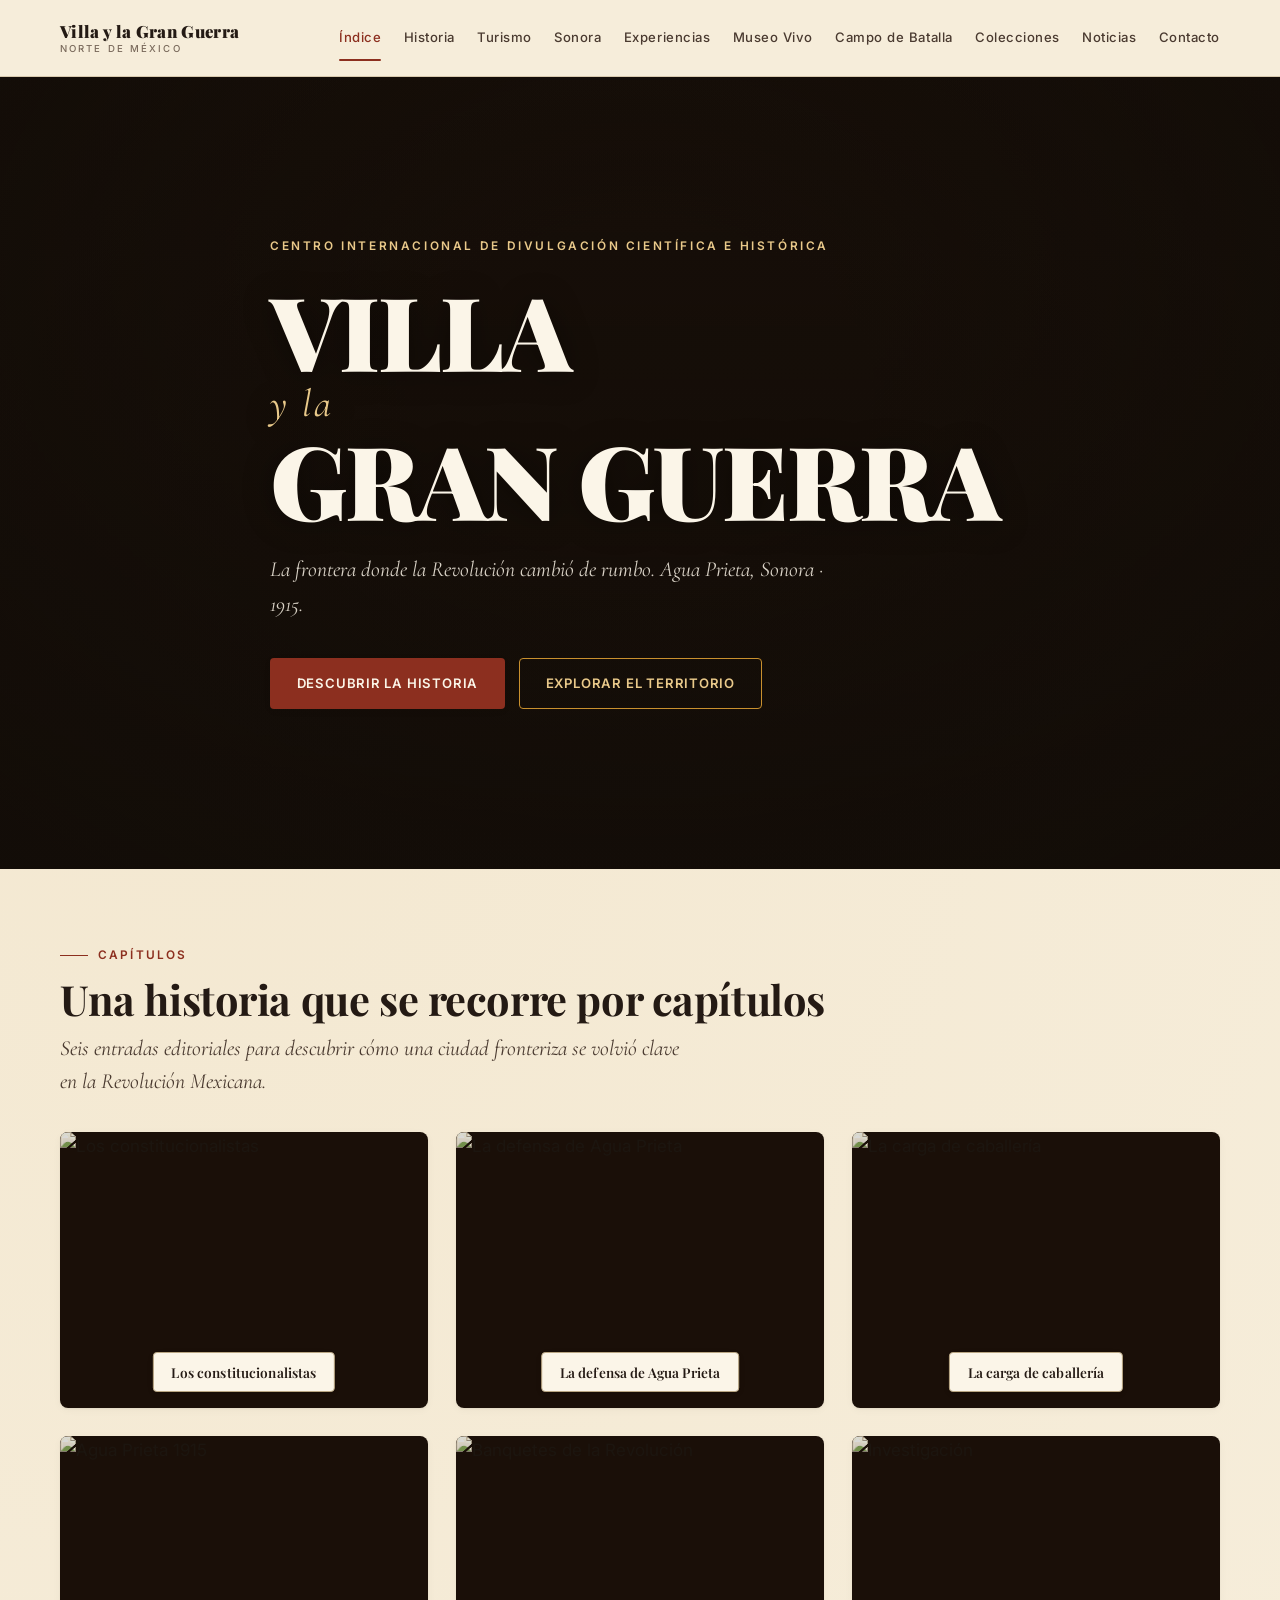
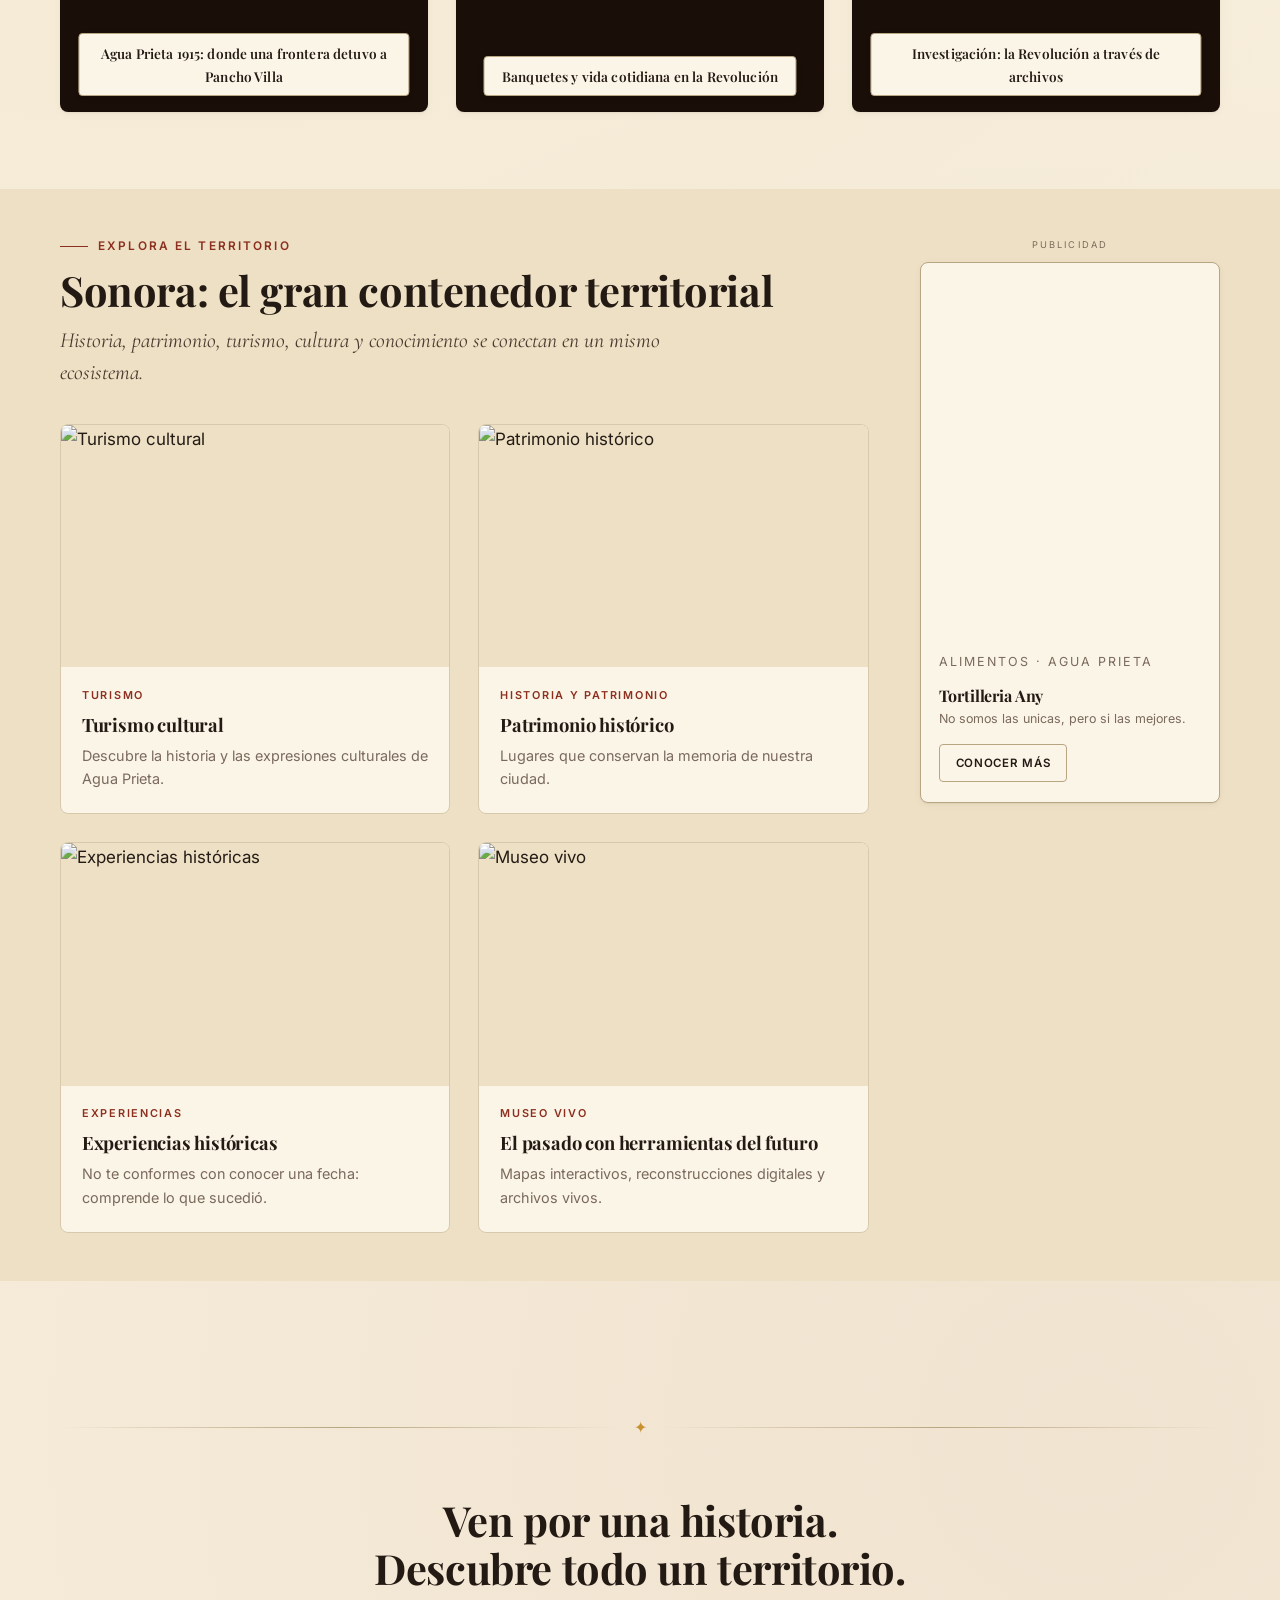
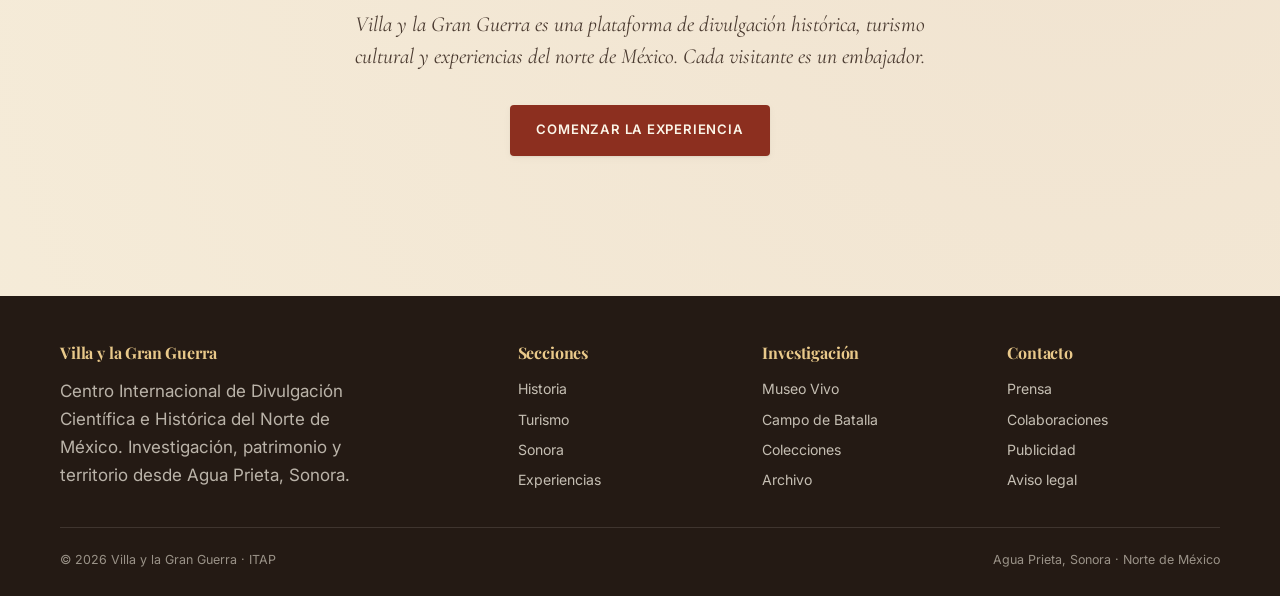
==== index.html @ 7e6524bb "pestana de colecciones y noticias" ====
<!DOCTYPE html>
<html lang="es">
<head>
  <meta charset="UTF-8" />
  <meta name="viewport" content="width=device-width, initial-scale=1.0" />
  <title>Villa y la Gran Guerra — Centro Internacional de Divulgación Científica e Histórica del Norte de México</title>
  <meta name="description" content="Plataforma digital de divulgación histórica, turismo cultural y experiencias en torno a Agua Prieta 1915 y el patrimonio del norte de México." />
  <link rel="preconnect" href="https://fonts.googleapis.com" /><!-- Este de aqui es para-->
  <link rel="preconnect" href="https://fonts.gstatic.com" crossorigin /> <!-- Este de aqui es para-->
  <link href="https://fonts.googleapis.com/css2?family=Playfair+Display:ital,wght@0,400;0,600;0,700;0,900;1,400;1,600&family=Inter:wght@400;500;600&family=Cormorant+Garamond:ital,wght@0,400;0,500;1,400&display=swap" rel="stylesheet" />
  <link rel="stylesheet" href="styles.css" />
</head>
<body>

  <!-- ============ Cabecera / Header (Nav Menu) ============ -->
  <header class="site-header">
    <div class="container site-header__inner">
      <a href="index.html" class="brand" aria-label="Villa y la Gran Guerra — Inicio">
        <!-- <span class="brand__mark" aria-hidden="true">V</span>  esto es para poner nomas la letra V en un cuadrito como de  -->
        <span class="brand__name">
          Villa y la Gran Guerra
          <small>Norte de México</small>
        </span>
      </a>
      <nav class="nav" aria-label="Navegación principal">
        <a href="index.html" aria-current="page">Índice</a>
        <a href="historia.html">Historia</a>
        <a href="turismo.html">Turismo</a>
        <a href="sonora.html">Sonora</a>
        <a href="experiencias.html">Experiencias</a>
        <a href="#">Museo Vivo</a>
        <a href="#">Campo de Batalla</a>
        <a href="colecciones.html">Colecciones</a>
        <a href="noticias.html">Noticias</a>
        <a href="contacto.html">Contacto</a>
      </nav>
      <button class="menu-toggle" aria-expanded="false" aria-label="Abrir menú">
        <span></span><span></span><span></span>
      </button>
    </div>
  </header>

  <!-- ============ Portada / Aquí se pone a Pancho Villa (Agregar foto)============ -->
  <section class="hero">
    <div class="hero__bg" aria-hidden="true"></div>
    <div class="container hero__content">
      <p class="hero__eyebrow">Centro Internacional de Divulgación Científica e Histórica</p>
      <h1 class="hero__title">
        VILLA
        <em>y la</em>
        GRAN GUERRA
      </h1>
      <p class="hero__lead">
        La frontera donde la Revolución cambió de rumbo.
        Agua Prieta, Sonora · 1915.
      </p>
      <div class="hero__actions">
        <a href="historia.html" class="btn btn--primary">Descubrir la historia</a>
        <a href="turismo.html" class="btn btn--outline">Explorar el territorio</a>
      </div>
    </div>
  </section>

  <!-- ============ CAPÍTULOS DESTACADOS (Un ejemplo más o menos visual viene al final de la guia) ============ -->
  <section class="section">
    <div class="container">
      <div class="section-head">
        <span class="eyebrow">Capítulos</span>
        <h2>Una historia que se recorre por capítulos</h2>
        <p class="lead">Seis entradas editoriales para descubrir cómo una ciudad fronteriza se volvió clave en la Revolución Mexicana.</p>
      </div>

      <div class="chapters">
        <a href="historia.html" class="chapter reveal">
          <div class="chapter__media"><img src="" alt="Los constitucionalistas" loading="lazy" /></div>
          <span class="chapter__label">Los constitucionalistas</span>
        </a>
        <a href="historia.html" class="chapter reveal">
          <div class="chapter__media"><img src="" alt="La defensa de Agua Prieta" loading="lazy" /></div>
          <span class="chapter__label">La defensa de Agua Prieta</span>
        </a>
        <a href="historia.html" class="chapter reveal">
          <div class="chapter__media"><img src="" alt="La carga de caballería" loading="lazy" /></div>
          <span class="chapter__label">La carga de caballería</span>
        </a>
        <a href="historia.html" class="chapter reveal">
          <div class="chapter__media"><img src="" alt="Agua Prieta 1915" loading="lazy" /></div>
          <span class="chapter__label">Agua Prieta 1915: donde una frontera detuvo a Pancho Villa</span>
        </a>
        <a href="#" class="chapter reveal">
          <div class="chapter__media"><img src="" alt="Banquetes de la Revolución" loading="lazy" /></div>
          <span class="chapter__label">Banquetes y vida cotidiana en la Revolución</span>
        </a>
        <a href="#" class="chapter reveal">
          <div class="chapter__media"><img src="" alt="Investigación" loading="lazy" /></div>
          <span class="chapter__label">Investigación: la Revolución a través de archivos</span>
        </a>
      </div>
    </div>
  </section>

  <!-- ============ Explora Sonora  (Aquí se llevara lo que son los anuncios de forma lateral) ============ -->
  <section class="section section--tight" style="background: var(--c-bg-alt);">
    <div class="container">
      <div class="layout-with-sidebar">
        <div>
          <div class="section-head">
            <span class="eyebrow">Explora el territorio</span>
            <h2>Sonora: el gran contenedor territorial</h2>
            <p class="lead">Historia, patrimonio, turismo, cultura y conocimiento se conectan en un mismo ecosistema.</p>
          </div>

          <div class="chapters" style="grid-template-columns: repeat(2, 1fr);">
            <a href="turismo.html" class="card reveal">
              <div class="card__media"><img src="" alt="Turismo cultural" loading="lazy" /></div>
              <div class="card__body">
                <p class="card__kicker">Turismo</p>
                <h3 class="card__title">Turismo cultural</h3>
                <p class="card__text">Descubre la historia y las expresiones culturales de Agua Prieta.</p>
              </div>
            </a>
            <a href="turismo.html" class="card reveal">
              <div class="card__media"><img src="" alt="Patrimonio histórico" loading="lazy" /></div>
              <div class="card__body">
                <p class="card__kicker">Historia y patrimonio</p>
                <h3 class="card__title">Patrimonio histórico</h3>
                <p class="card__text">Lugares que conservan la memoria de nuestra ciudad.</p>
              </div>
            </a>
            <a href="experiencias.html" class="card reveal">
              <div class="card__media"><img src="" alt="Experiencias históricas" loading="lazy" /></div>
              <div class="card__body">
                <p class="card__kicker">Experiencias</p>
                <h3 class="card__title">Experiencias históricas</h3>
                <p class="card__text">No te conformes con conocer una fecha: comprende lo que sucedió.</p>
              </div>
            </a>
            <a href="#" class="card reveal">
              <div class="card__media"><img src="" alt="Museo vivo" loading="lazy" /></div>
              <div class="card__body">
                <p class="card__kicker">Museo Vivo</p>
                <h3 class="card__title">El pasado con herramientas del futuro</h3>
                <p class="card__text">Mapas interactivos, reconstrucciones digitales y archivos vivos.</p>
              </div>
            </a>
          </div>
        </div>

        <!-- SIDEBAR PUBLICIDAD STICKY (desktop) -->
        <aside class="sidebar-ad" aria-label="Publicidad">
          <span class="ad-label">Publicidad</span>
          <a href="#" class="ad-card" data-ad="cordental">
            <div class="ad-card__media" role="img" aria-label="CORDENTAL, turismo médico en Agua Prieta"></div>
            <div class="ad-card__body">
              <p class="ad-card__sponsor">Alimentos · Agua Prieta</p>
              <h4>Tortilleria Any</h4>
              <p>No somos las unicas, pero si las mejores.</p>
              <span class="btn btn--ghost btn--sm">Conocer más</span>
            </div>
          </a>
        </aside>
      </div>
    </div>
  </section>

  <!-- ============ Sección / Cita Final ============ -->
  <section class="section">
    <div class="container text-center">
      <div class="ornament" aria-hidden="true">✦</div>
      <h2>Ven por una historia.<br/>Descubre todo un territorio.</h2>
      <p class="lead" style="max-width: 620px; margin: 1rem auto 2rem;">
        Villa y la Gran Guerra es una plataforma de divulgación histórica, turismo cultural
        y experiencias del norte de México. Cada visitante es un embajador.
      </p>
      <a href="turismo.html" class="btn btn--primary">Comenzar la experiencia</a>
    </div>
  </section>

  <!-- ============ FOOTER ============ -->
  <footer class="site-footer">
    <div class="container">
      <div class="footer-grid">
        <div>
          <h4>Villa y la Gran Guerra</h4>
          <p style="color: rgba(251,245,232,.7); max-width: 320px;">
            Centro Internacional de Divulgación Científica e Histórica del Norte de México.
            Investigación, patrimonio y territorio desde Agua Prieta, Sonora.
          </p>
        </div>
        <div>
          <h4>Secciones</h4>
          <ul>
            <li><a href="historia.html">Historia</a></li>
            <li><a href="turismo.html">Turismo</a></li>
            <li><a href="sonora.html">Sonora</a></li>
            <li><a href="experiencias.html">Experiencias</a></li>
          </ul>
        </div>
        <div>
          <h4>Investigación</h4>
          <ul>
            <li><a href="#">Museo Vivo</a></li>
            <li><a href="#">Campo de Batalla</a></li>
            <li><a href="colecciones.html">Colecciones</a></li>
            <li><a href="#">Archivo</a></li>
          </ul>
        </div>
        <div>
          <h4>Contacto</h4>
          <ul>
            <li><a href="contacto.html">Prensa</a></li>
            <li><a href="contacto.html">Colaboraciones</a></li>
            <li><a href="contacto.html">Publicidad</a></li>
            <li><a href="#">Aviso legal</a></li>
          </ul>
        </div>
      </div>
      <div class="footer-bottom">
        <span>© <span data-year>2026</span> Villa y la Gran Guerra · ITAP</span>
        <span>Agua Prieta, Sonora · Norte de México</span>
      </div>
    </div>
  </footer>

  <script src="script.js"></script>
</body>
</html>
---- styles.css ----
/* =====================================================================
   VILLA Y LA GRAN GUERRA —  Diseño del sistema
   Un solo archivo CSS para todo el proyecto.
   Organización:
   01. Variables  ----        06. Header/Nav   -----     11. Sección Historia
   02. Reset   ---    07. Hero / Portada   ------   12. Sección Turismo
   03. Tipografía  ----  08. Botones     ------   13. Footer
   04. Layout    ----    09. Cards      --------      14. Utilidades
   05. Header   -------   10. Artículo   -----      15. Responsive
   ===================================================================== */

/* ---------- 01. VARIABLES ---------- */
:root {
  /* Paleta vintage revolucionaria  - Sujeta a cambios pero creo que se logra definir más o menos lo que busca Eli*/
  --c-bg:          #f6edda;
  --c-bg-alt:      #ede0c4;
  --c-paper:       #fbf5e8;
  --c-ink:         #241a14;
  --c-ink-soft:    #4a3a30;
  --c-ink-mute:    #7a6a5c;
  --c-primary:     #8c2f1f;
  --c-primary-d:   #6b2115;
  --c-accent:      #c9902e;
  --c-accent-l:    #e9c98a;
  --c-terracotta:  #b85c38;
  --c-border:      #d8c9ad;
  --c-border-d:    #b8a582;
  --c-white:       #ffffff;

  /* Tipografía */
  --f-display: 'Playfair Display', Georgia, 'Times New Roman', serif;
  --f-body:    'Inter', -apple-system, BlinkMacSystemFont, 'Segoe UI', sans-serif;
  --f-accent:  'Cormorant Garamond', Georgia, serif;

  /* Dimensiones */
  --w-max:      1240px;
  --header-h:   76px;
  --radius-sm:  4px;
  --radius-md:  8px;
  --radius-lg:  14px;

  /* Sombras */
  --sh-sm: 0 1px 2px rgba(36,26,20,.06), 0 2px 8px rgba(36,26,20,.04);
  --sh-md: 0 4px 12px rgba(36,26,20,.08), 0 12px 32px rgba(36,26,20,.06);
  --sh-lg: 0 12px 32px rgba(36,26,20,.14);

  /* Transiciones */
  --t-fast: .18s ease;
  --t-base: .3s ease;
}

/* ---------- 02. RESET ---------- */
*, *::before, *::after { box-sizing: border-box; }
* { margin: 0; padding: 0; }
html { scroll-behavior: smooth; -webkit-text-size-adjust: 100%; }
body {
  font-family: var(--f-body);
  font-size: 17px;
  line-height: 1.65;
  color: var(--c-ink);
  background-color: var(--c-bg);
  background-image:
    radial-gradient(circle at 15% 20%, rgba(201,144,46,.05) 0%, transparent 45%),
    radial-gradient(circle at 85% 80%, rgba(140,47,31,.05) 0%, transparent 45%);
  min-height: 100vh;
  -webkit-font-smoothing: antialiased;
}
img, svg, video { display: block; max-width: 100%; height: auto; }
a { color: inherit; text-decoration: none; }
button { font: inherit; color: inherit; background: none; border: none; cursor: pointer; }
ul, ol { list-style: none; }

/* ---------- 03. TIPOGRAFÍA ---------- */
h1, h2, h3, h4, h5 {
  font-family: var(--f-display);
  font-weight: 700;
  line-height: 1.15;
  color: var(--c-ink);
  letter-spacing: -.01em;
}
h1 { font-size: clamp(2.2rem, 5vw, 4rem); }
h2 { font-size: clamp(1.7rem, 3.4vw, 2.6rem); }
h3 { font-size: clamp(1.25rem, 2.2vw, 1.6rem); }
h4 { font-size: 1.15rem; }
p  { margin-bottom: 1.1em; color: var(--c-ink-soft); }
p:last-child { margin-bottom: 0; }

/* Eyebrow / categoría editorial */
.eyebrow {
  display: inline-flex;
  align-items: center;
  gap: 10px;
  font-family: var(--f-body);
  font-size: .74rem;
  font-weight: 600;
  letter-spacing: .18em;
  text-transform: uppercase;
  color: var(--c-primary);
}
.eyebrow::before {
  content: '';
  width: 28px; height: 1px;
  background: var(--c-primary);
}

/* Bajada / subtítulo */
.lead {
  font-family: var(--f-accent);
  font-size: clamp(1.15rem, 2vw, 1.35rem);  /*CLAMP ES PARA DEFINIR UN DISEÑO RESPONSIVO EN UNA LINEA tamañominimo-preferido-maximo*/
  font-style: italic;
  color: var(--c-ink-soft);
  line-height: 1.5;
}

/* Ornamento separador  --- Es el separador donde viene la estrellita arriba de "ven por una historia descubre un territorio"   */
.ornament {
  display: flex;
  align-items: center;
  justify-content: center;
  gap: 14px;
  margin: 3.5rem 0;
  color: var(--c-accent);
  font-size: 1rem;
}
.ornament::before, .ornament::after {
  content: '';
  flex: 1;
  height: 1px;
  background: linear-gradient(90deg, transparent, var(--c-border-d), transparent);
}

/* ---------- 04. LAYOUT  (Es la caja de sección en el inicio - Se puede usar para los demás archivos )---------- */
.container {
  width: 100%;
  max-width: var(--w-max);
  margin-inline: auto;
  padding-inline: clamp(1.1rem, 4vw, 2.5rem);
}
.section { 
    padding-block: clamp(3rem, 6vw, 5rem); }
.section--tight { 
    padding-block: clamp(2rem, 4vw, 3rem); }

/* Layout con sidebar publicitaria sticky */
.layout-with-sidebar {
  display: grid;
  grid-template-columns: minmax(0, 1fr) 300px;
  gap: clamp(1.5rem, 4vw, 3.5rem);
  align-items: start;
}

/* ---------- 05. HEADER  ---------- */
.site-header {
  position: sticky;
  top: 0;
  z-index: 100;
  background: rgba(246,237,218,.94);
  backdrop-filter: saturate(1.2) blur(10px);
  border-bottom: 1px solid var(--c-border);
}
.site-header__inner {
  display: flex;
  align-items: center;
  justify-content: space-between;
  gap: 1.5rem;
  height: var(--header-h);
}

.brand {
  display: flex;
  align-items: center;
  gap: .7rem;
  font-family: var(--f-display);
  font-weight: 900;
  font-size: 1.05rem;
  letter-spacing: .02em;
  line-height: 1;
  color: var(--c-ink);
}
/* =========================
        Esta es la sección del experimento en la cabecera -- Probar a quitar para ver
==========================
.brand__mark {
  width: 38px; height: 38px;
  display: grid; place-items: center;
  border-radius: 50%;
  background: var(--c-primary);
  color: var(--c-accent-l);
  font-family: var(--f-display);
  font-size: 1rem;
  border: 2px solid var(--c-accent);
}
  =======================
  =======================
  */

.brand__name { 
    display: flex; 
    flex-direction: column; 
}
.brand__name small {
  font-family: var(--f-body);
  font-size: .6rem;
  font-weight: 500;
  letter-spacing: .22em;
  text-transform: uppercase;
  color: var(--c-ink-mute);
  margin-top: 4px;
}
 

.nav { display: flex; align-items: center; gap: 1.4rem; }
.nav a {
  font-size: .82rem;
  font-weight: 500;
  letter-spacing: .04em;
  color: var(--c-ink-soft);
  padding: .4rem 0;
  position: relative;
  transition: color var(--t-fast);
}

.nav a:hover { color: var(--c-primary); }
.nav a[aria-current="page"] { color: var(--c-primary); } /*Esto lo puse como experimento, es para las personas con discapacidad visual que usan lectores de pantalla. Se puede quitar*/
.nav a[aria-current="page"]::after {
  content: '';
  position: absolute;
  left: 0; right: 0; bottom: -6px;
  height: 2px;
  background: var(--c-primary);
  border-radius: 2px;
}

.menu-toggle {
  display: none;
  width: 44px; height: 44px;
  border-radius: var(--radius-sm);
  border: 1px solid var(--c-border-d);
  color: var(--c-ink);
}
.menu-toggle span {
  display: block;
  width: 20px; height: 2px;
  background: currentColor;
  margin: 4px auto;
  transition: transform var(--t-base), opacity var(--t-base);
}
.menu-toggle[aria-expanded="true"] span:nth-child(1) { transform: translateY(6px) rotate(45deg); }
.menu-toggle[aria-expanded="true"] span:nth-child(2) { opacity: 0; } /*Es más como un atributo. Cambia nomas de tres lineas a una x en el menu de hamburguesa*/
.menu-toggle[aria-expanded="true"] span:nth-child(3) { transform: translateY(-6px) rotate(-45deg); }

/* ---------- 06. HERO / PORTADA ---------- */
.hero {
  position: relative;
  min-height: 88vh;
  display: flex;
  align-items: center;
  overflow: hidden;
  background: #1a0f08;
  color: var(--c-paper);
}
.hero__bg {
  position: absolute;
  inset: 0;
  background-image: url(''); /*Imagen de la seccion principal, la que sale al comienzo*/
  background-size: cover;
  background-position: center;
  filter: sepia(.55) contrast(1.05) saturate(.85);
  transform: scale(1.02);
}
.hero__bg::after {
  content: '';
  position: absolute;
  inset: 0;
  background:
    radial-gradient(ellipse at 50% 40%, transparent 25%, rgba(26,15,8,.92) 100%),
    linear-gradient(180deg, rgba(26,15,8,.55) 0%, rgba(26,15,8,.85) 100%);
}
.hero__content {
  position: relative;
  z-index: 2;
  max-width: 820px;
  padding-block: 6rem;
}
.hero__eyebrow {
  color: var(--c-accent-l);
  font-size: .74rem;
  font-weight: 600;
  letter-spacing: .22em;
  text-transform: uppercase;
  margin-bottom: 1.5rem;
}
.hero__title {
  font-family: var(--f-display);
  font-size: clamp(3rem, 8vw, 6.5rem);
  font-weight: 900;
  line-height: .95;
  letter-spacing: -.02em;
  color: var(--c-paper);
  margin-bottom: 1.5rem;
  text-shadow: 0 2px 30px rgba(0,0,0,.4);
}
.hero__title em {
  display: block;
  font-family: var(--f-accent);
  font-style: italic;
  font-weight: 400;
  font-size: .38em;
  color: var(--c-accent-l);
  letter-spacing: .08em;
  margin: .2em 0;
}
.hero__lead {
  font-family: var(--f-accent);
  font-style: italic;
  font-size: clamp(1.1rem, 1.8vw, 1.35rem);
  color: rgba(251,245,232,.85);
  max-width: 560px;
  margin-bottom: 2.2rem;
}
.hero__actions { display: flex; flex-wrap: wrap; gap: .9rem; }

/* ---------- 07. BOTONES ---------- */
.btn {
  display: inline-flex;
  align-items: center;
  justify-content: center;
  gap: .55rem;
  padding: .85rem 1.6rem;
  font-size: .82rem;
  font-weight: 600;
  letter-spacing: .06em;
  text-transform: uppercase;
  border-radius: var(--radius-sm);
  border: 1px solid transparent;
  cursor: pointer;
  transition: transform var(--t-fast), background var(--t-fast), color var(--t-fast), box-shadow var(--t-fast);
}
.btn:active { transform: translateY(1px); }
.btn--primary {
  background: var(--c-primary);
  color: var(--c-paper);
  box-shadow: var(--sh-sm);
}
.btn--primary:hover { background: var(--c-primary-d); box-shadow: var(--sh-md); }
.btn--outline {
  border-color: var(--c-accent);
  color: var(--c-accent-l);
  background: transparent;
}
.btn--outline:hover { background: var(--c-accent); color: var(--c-ink); }
.btn--ghost {
  border-color: var(--c-border-d);
  color: var(--c-ink);
  background: var(--c-paper);
}
.btn--ghost:hover { border-color: var(--c-primary); color: var(--c-primary); }
.btn--sm { padding: .55rem 1rem; font-size: .72rem; }

/* ---------- 08. CARDS ---------- */
.card {
  background: var(--c-paper);
  border: 1px solid var(--c-border);
  border-radius: var(--radius-md);
  overflow: hidden;
  transition: transform var(--t-base), box-shadow var(--t-base), border-color var(--t-base);
}
.card:hover {
  transform: translateY(-3px);
  box-shadow: var(--sh-md);
  border-color: var(--c-border-d);
}
.card__media {
  aspect-ratio: 16 / 10;
  overflow: hidden;
  background: var(--c-bg-alt);
}
.card__media img {
  width: 100%; height: 100%;
  object-fit: cover;
  transition: transform .6s ease;
  filter: sepia(.18) saturate(.95);
}
.card:hover .card__media img { transform: scale(1.05); }
.card__body { padding: 1.2rem 1.3rem 1.4rem; }
.card__kicker {
  font-size: .68rem;
  font-weight: 600;
  letter-spacing: .16em;
  text-transform: uppercase;
  color: var(--c-primary);
  margin-bottom: .5rem;
}
.card__title {
  font-family: var(--f-display);
  font-size: 1.15rem;
  line-height: 1.25;
  margin-bottom: .5rem;
}
.card__text {
  font-size: .9rem;
  color: var(--c-ink-mute);
  margin: 0;
}

/* Capítulos (portada) */
.chapters {
  display: grid;
  grid-template-columns: repeat(3, 1fr);
  gap: clamp(1rem, 2.5vw, 1.75rem);
}
.chapter {
  position: relative;
  display: block;
  border-radius: var(--radius-md);
  overflow: hidden;
  background: #1a0f08;
  box-shadow: var(--sh-sm);
  transition: transform var(--t-base), box-shadow var(--t-base);
}
.chapter:hover { transform: translateY(-4px); box-shadow: var(--sh-lg); }
.chapter__media {
  aspect-ratio: 4 / 3;
  overflow: hidden;
}
.chapter__media img {
  width: 100%; height: 100%; object-fit: cover;
  filter: sepia(.5) contrast(1.05) brightness(.85);
  transition: transform .7s ease, filter .4s ease;
}
.chapter:hover .chapter__media img { transform: scale(1.06); filter: sepia(.3) brightness(.95); }
.chapter__label {
  position: absolute;
  left: 50%; bottom: 1rem;
  transform: translateX(-50%);
  width: max-content;
  max-width: 90%;
  padding: .5rem 1.1rem;
  background: var(--c-paper);
  border: 1px solid var(--c-border-d);
  border-radius: var(--radius-sm);
  box-shadow: var(--sh-sm);
  font-family: var(--f-display);
  font-size: .85rem;
  font-weight: 600;
  text-align: center;
  letter-spacing: .01em;
}

/* ---------- 09. PUBLICIDAD STICKY  DEL LADO DERECHO EN EL INICIO (Tortilleria Any)---------- */
.sidebar-ad {
  position: sticky;
  top: calc(var(--header-h) + 24px);
  align-self: start;
  display: flex;
  flex-direction: column;
  gap: .6rem;
}
.ad-label {
  font-size: .58rem;
  letter-spacing: .22em;
  text-transform: uppercase;
  color: var(--c-ink-mute);
  text-align: center;
}
.ad-card {
  background: var(--c-paper);
  border: 1px solid var(--c-border-d);
  border-radius: var(--radius-md);
  overflow: hidden;
  box-shadow: var(--sh-sm);
  transition: box-shadow var(--t-base), transform var(--t-base);
}
.ad-card:hover { 
    box-shadow: var(--sh-md); transform: translateY(-2px); 
}
.ad-card__media {
  aspect-ratio: 4 / 5;
  background-image: url('img/Any1.jpg');
  background-size: cover;
  background-position: center;
  filter: sepia(.3) saturate(1.1);
}
.ad-card__body { padding: 1rem 1.1rem 1.2rem; }
.ad-card__body h4 {
  font-family: var(--f-display);
  font-size: 1rem;
  margin-bottom: .25rem;
}
.ad-card__body p {
  font-size: .78rem;
  color: var(--c-ink-mute);
  margin-bottom: .9rem;
}
.ad-card__sponsor {
  font-size: .62rem;
  letter-spacing: .16em;
  text-transform: uppercase;
  color: var(--c-primary);
  margin-bottom: .4rem;
}

/* Tarjeta patrocinada móvil (inline en el artículo) */
.sponsored-inline {
  display: none;
  margin: 2rem 0;
  padding: 1rem;
  border: 1px dashed var(--c-border-d);
  border-radius: var(--radius-md);
  background: var(--c-bg-alt);
}
.sponsored-inline .ad-label { text-align: left; margin-bottom: .3rem; }
.sponsored-inline strong { font-family: var(--f-display); }

/* ---------- 10. ARTÍCULO EDITORIAL ---------- */
.article-hero {
  position: relative;
  background: #1a0f08;
  color: var(--c-paper);
  overflow: hidden;
}
.article-hero__bg {
  position: absolute; inset: 0;
  background-image: url('https://picsum.photos/seed/batalla1915/1600/900');
  background-size: cover;
  background-position: center;
  filter: sepia(.6) contrast(1.05) brightness(.7);
}
.article-hero__bg::after {
  content: '';
  position: absolute; inset: 0;
  background: linear-gradient(180deg, rgba(26,15,8,.55) 0%, rgba(26,15,8,.88) 100%);
}
.article-hero__content {
  position: relative; z-index: 2;
  max-width: 900px;
  padding-block: clamp(4rem, 9vw, 7rem);
}
.article-hero .eyebrow { color: var(--c-accent-l); }
.article-hero .eyebrow::before { background: var(--c-accent-l); }
.article-hero__title {
  color: var(--c-paper);
  font-size: clamp(2.2rem, 5.5vw, 4rem);
  margin: 1rem 0;
  text-shadow: 0 2px 30px rgba(0,0,0,.4);
}
.article-hero__lead {
  font-family: var(--f-accent);
  font-style: italic;
  font-size: clamp(1.1rem, 1.9vw, 1.35rem);
  color: rgba(251,245,232,.85);
  max-width: 640px;
}
.article-meta {
  display: flex;
  flex-wrap: wrap;
  gap: 1.2rem;
  margin-top: 1.8rem;
  font-size: .78rem;
  color: rgba(251,245,232,.7);
  letter-spacing: .04em;
}
.article-meta span::before {
  content: '·';
  margin-right: .6rem;
  color: var(--c-accent);
}
.article-meta span:first-child::before { content: none; margin: 0; }

.article-body {
  max-width: 720px;
  font-size: 1.06rem;
  line-height: 1.8;
  color: var(--c-ink-soft);
}
.article-body > p:first-of-type::first-letter {
  font-family: var(--f-display);
  font-size: 4.4rem;
  font-weight: 900;
  float: left;
  line-height: .85;
  padding: .35rem .6rem 0 0;
  color: var(--c-primary);
}
.article-body h2 { margin: 2.5rem 0 1rem; font-size: 1.65rem; }
.article-body h3 { margin: 2rem 0 .8rem; }
.article-body blockquote {
  margin: 2rem 0;
  padding: 1.2rem 1.5rem;
  border-left: 3px solid var(--c-accent);
  background: var(--c-bg-alt);
  font-family: var(--f-accent);
  font-style: italic;
  font-size: 1.2rem;
  color: var(--c-ink);
}
.article-body figure {
  margin: 2rem 0;
}
.article-body figure img {
  border-radius: var(--radius-md);
  filter: sepia(.2) contrast(1.02);
}
.article-body figcaption {
  margin-top: .6rem;
  font-size: .8rem;
  color: var(--c-ink-mute);
  font-style: italic;
}

/* Línea de tiempo */
.timeline {
  list-style: none;
  margin: 2.5rem 0;
  padding-left: 1.5rem;
  border-left: 2px solid var(--c-border-d);
}
.timeline li {
  position: relative;
  padding: .8rem 0 1.4rem 1.2rem;
}
.timeline li::before {
  content: '';
  position: absolute;
  left: -1.63rem;
  top: 1.1rem;
  width: 12px; height: 12px;
  border-radius: 50%;
  background: var(--c-accent);
  border: 2px solid var(--c-paper);
  box-shadow: 0 0 0 2px var(--c-accent);
}
.timeline__year {
  display: block;
  font-family: var(--f-display);
  font-size: .95rem;
  font-weight: 700;
  color: var(--c-primary);
  letter-spacing: .04em;
}
.timeline__text { font-size: .95rem; color: var(--c-ink-soft); margin: 0; }

/* Recuadro de experiencia */
.experience-cta {
  margin: 3rem 0;
  padding: clamp(1.5rem, 3vw, 2.4rem);
  background: var(--c-primary);
  color: var(--c-paper);
  border-radius: var(--radius-lg);
  position: relative;
  overflow: hidden;
}
.experience-cta::before {
  content: '';
  position: absolute;
  inset: 0;
  background: radial-gradient(circle at 85% 20%, rgba(201,144,46,.35) 0%, transparent 60%);
  pointer-events: none;
}
.experience-cta h3 { color: var(--c-paper); font-size: 1.4rem; margin-bottom: .5rem; }
.experience-cta p  { color: rgba(251,245,232,.88); margin-bottom: 1.2rem; }
.experience-cta .btn--outline { border-color: var(--c-accent-l); color: var(--c-accent-l); }
.experience-cta .btn--outline:hover { background: var(--c-accent-l); color: var(--c-primary-d); }

/* Sección de contenido relacionado */
.related-grid {
  display: grid;
  grid-template-columns: repeat(3, 1fr);
  gap: 1.2rem;
}

/* ---------- 11. SECCIÓN HISTORIA (identidad propia) ---------- */
.section--historia { background: var(--c-bg); }
.section--historia .eyebrow { color: var(--c-primary); }
.section--historia .section-head {
  border-bottom: 1px solid var(--c-border-d);
  padding-bottom: 1.4rem;
  margin-bottom: 2.5rem;
}

.section-head {
  display: flex;
  flex-direction: column;
  gap: .6rem;
  margin-bottom: 2.2rem;
}
.section-head h2 { margin: 0; }
.section-head p  { max-width: 620px; margin: 0; }

/* ---------- 12. SECCIÓN TURISMO (identidad propia) ---------- */
.section--turismo { background: var(--c-bg-alt); }
.turismo-hero {
  position: relative;
  background: #2a1a10;
  color: var(--c-paper);
  overflow: hidden;
}
.turismo-hero__bg {
  position: absolute; inset: 0;
  background-image: url('https://picsum.photos/seed/aguaprieta-turismo/1600/800');
  background-size: cover;
  background-position: center;
  filter: sepia(.4) contrast(1.05) brightness(.75);
}
.turismo-hero__bg::after {
  content: '';
  position: absolute; inset: 0;
  background: linear-gradient(160deg, rgba(42,26,16,.85) 0%, rgba(140,47,31,.55) 100%);
}
.turismo-hero__content {
  position: relative; z-index: 2;
  padding-block: clamp(4rem, 8vw, 6rem);
  max-width: 760px;
}
.turismo-hero__title {
  color: var(--c-paper);
  font-size: clamp(2.2rem, 5vw, 3.8rem);
  margin: .8rem 0;
}
.turismo-hero__lead {
  font-family: var(--f-accent);
  font-style: italic;
  font-size: 1.2rem;
  color: rgba(251,245,232,.85);
  max-width: 560px;
}

/* Grid de subcategorías */
.subcats {
  display: grid;
  grid-template-columns: repeat(4, 1fr);
  gap: 1rem;
}
.subcat {
  display: flex;
  flex-direction: column;
  padding: 1.4rem 1.3rem;
  background: var(--c-paper);
  border: 1px solid var(--c-border);
  border-radius: var(--radius-md);
  transition: transform var(--t-base), box-shadow var(--t-base), border-color var(--t-base);
}
.subcat:hover {
  transform: translateY(-3px);
  box-shadow: var(--sh-md);
  border-color: var(--c-primary);
}
.subcat__num {
  font-family: var(--f-display);
  font-size: .8rem;
  font-weight: 700;
  color: var(--c-accent);
  margin-bottom: .5rem;
}
.subcat__title {
  font-family: var(--f-display);
  font-size: 1.05rem;
  font-weight: 700;
  margin-bottom: .35rem;
}
.subcat__text {
  font-size: .82rem;
  color: var(--c-ink-mute);
  margin: 0;
}

/* Lugares destacados */
.places {
  display: grid;
  grid-template-columns: repeat(2, 1fr);
  gap: 1.4rem;
}
.place {
  display: grid;
  grid-template-columns: 180px 1fr;
  gap: 1.2rem;
  padding: 1rem;
  background: var(--c-paper);
  border: 1px solid var(--c-border);
  border-radius: var(--radius-md);
  transition: box-shadow var(--t-base), transform var(--t-base);
}
.place:hover { box-shadow: var(--sh-md); transform: translateY(-2px); }
.place__media {
  aspect-ratio: 1;
  border-radius: var(--radius-sm);
  overflow: hidden;
  background: var(--c-bg-alt);
}
.place__media img { width: 100%; height: 100%; object-fit: cover; filter: sepia(.15); }
.place__body { display: flex; flex-direction: column; justify-content: center; }
.place__body h3 { font-size: 1.15rem; margin-bottom: .35rem; }
.place__body p  { font-size: .85rem; color: var(--c-ink-mute); margin: 0; }

/* ---------- 13. FOOTER ---------- */
.site-footer {
  background: var(--c-ink);
  color: var(--c-paper);
  padding-block: 3rem 1.6rem;
  margin-top: 4rem;
}
.site-footer a { color: rgba(251,245,232,.75); transition: color var(--t-fast); }
.site-footer a:hover { color: var(--c-accent-l); }
.footer-grid {
  display: grid;
  grid-template-columns: 2fr 1fr 1fr 1fr;
  gap: 2rem;
  padding-bottom: 2.2rem;
  border-bottom: 1px solid rgba(251,245,232,.12);
}
.footer-grid h4 {
  font-family: var(--f-display);
  font-size: 1rem;
  color: var(--c-accent-l);
  margin-bottom: .9rem;
}
.footer-grid ul { display: flex; flex-direction: column; gap: .45rem; font-size: .88rem; }
.footer-bottom {
  display: flex;
  justify-content: space-between;
  flex-wrap: wrap;
  gap: 1rem;
  padding-top: 1.4rem;
  font-size: .78rem;
  color: rgba(251,245,232,.55);
}

/* ---------- 14. UTILIDADES ---------- */
.text-center { text-align: center; }
.mt-2 { margin-top: 2rem; }
.mt-3 { margin-top: 3rem; }
.sr-only {
  position: absolute; width: 1px; height: 1px;
  padding: 0; margin: -1px; overflow: hidden;
  clip: rect(0,0,0,0); white-space: nowrap; border: 0;
}

/* Animación de entrada */
.reveal {
  opacity: 0;
  transform: translateY(18px);
  transition: opacity .7s ease, transform .7s ease;
}
.reveal.is-visible { opacity: 1; transform: none; }

/* ---------- 15. RESPONSIVE ---------- */
@media (max-width: 1080px) {
  .chapters { grid-template-columns: repeat(2, 1fr); }
  .subcats { grid-template-columns: repeat(2, 1fr); }
  .related-grid { grid-template-columns: repeat(2, 1fr); }
  .footer-grid { grid-template-columns: 1fr 1fr; }
}

@media (max-width: 960px) {
  /* Regla clave: no reducir escritorio a móvil */
  .layout-with-sidebar { grid-template-columns: 1fr; }
  .sidebar-ad { display: none; }
  .sponsored-inline { display: block; }
  .places { grid-template-columns: 1fr; }
}

@media (max-width: 720px) {
  :root { --header-h: 64px; }
  body { font-size: 16px; }

  .menu-toggle { display: inline-block; }
  .nav {
    position: fixed;
    inset: var(--header-h) 0 auto 0;
    flex-direction: column;
    align-items: stretch;
    gap: 0;
    padding: 1rem 1.2rem 1.5rem;
    background: var(--c-paper);
    border-bottom: 1px solid var(--c-border);
    box-shadow: var(--sh-md);
    transform: translateY(-110%);
    transition: transform var(--t-base);
  }
  .nav.is-open { transform: translateY(0); }
  .nav a { padding: .75rem .25rem; border-bottom: 1px solid var(--c-border); font-size: .95rem; }
  .nav a:last-child { border-bottom: 0; }
  .nav a[aria-current="page"]::after { display: none; }

  .hero { min-height: 78vh; }
  .hero__content { padding-block: 4rem 5rem; }

  .chapters { grid-template-columns: 1fr; }
  .subcats  { grid-template-columns: 1fr; }
  .related-grid { grid-template-columns: 1fr; }
  .place { grid-template-columns: 120px 1fr; gap: .9rem; }
  .footer-grid { grid-template-columns: 1fr; }
  .article-body > p:first-of-type::first-letter { font-size: 3.2rem; }
}

/* ---------- 16. HUB EDITORIAL / FILTROS ---------- */
.hub-toolbar {
  display: flex;
  flex-wrap: wrap;
  gap: .5rem;
  padding: 1rem 0 1.5rem;
  border-bottom: 1px solid var(--c-border);
  margin-bottom: 2rem;
}
.chip {
  display: inline-flex;
  align-items: center;
  gap: .4rem;
  padding: .45rem .9rem;
  font-size: .78rem;
  font-weight: 500;
  letter-spacing: .03em;
  background: var(--c-paper);
  border: 1px solid var(--c-border-d);
  border-radius: 999px;
  color: var(--c-ink-soft);
  transition: all var(--t-fast);
}
.chip:hover { border-color: var(--c-primary); color: var(--c-primary); }
.chip.is-active {
  background: var(--c-primary);
  border-color: var(--c-primary);
  color: var(--c-paper);
}

.listing {
  display: grid;
  grid-template-columns: repeat(3, 1fr);
  gap: 1.4rem;
}
.listing--2col { grid-template-columns: repeat(2, 1fr); }

/* ---------- 17. PERFIL DE NEGOCIO (ecosistema comercial) ---------- */
.biz-card {
  display: grid;
  grid-template-columns: 96px 1fr auto;
  gap: 1.2rem;
  align-items: center;
  padding: 1.2rem 1.3rem;
  background: var(--c-paper);
  border: 1px solid var(--c-border);
  border-radius: var(--radius-md);
  transition: box-shadow var(--t-base), transform var(--t-base);
}
.biz-card:hover { box-shadow: var(--sh-md); transform: translateY(-2px); }
.biz-card__logo {
  width: 96px; height: 96px;
  border-radius: var(--radius-md);
  overflow: hidden;
  background: var(--c-bg-alt);
  display: grid; place-items: center;
  font-family: var(--f-display);
  font-weight: 700;
  color: var(--c-primary);
  font-size: 1.4rem;
}
.biz-card__logo img { width: 100%; height: 100%; object-fit: cover; }
.biz-card__body h3 { font-size: 1.15rem; margin-bottom: .3rem; }
.biz-card__meta {
  display: flex; flex-wrap: wrap; gap: .8rem;
  font-size: .76rem; color: var(--c-ink-mute);
  margin-bottom: .5rem;
}
.biz-card__meta span::before { content: '·'; margin-right: .4rem; color: var(--c-accent); }
.biz-card__meta span:first-child::before { content: none; margin: 0; }
.biz-card__desc { font-size: .88rem; color: var(--c-ink-soft); margin: 0; }
.biz-card__actions { display: flex; flex-direction: column; gap: .4rem; }

/* ---------- 18. FORMULARIO ---------- */
.form { max-width: 640px; }
.form-row { display: grid; grid-template-columns: 1fr 1fr; gap: 1rem; }
.form-group { display: flex; flex-direction: column; gap: .35rem; margin-bottom: 1.1rem; }
.form-group label {
  font-size: .74rem; font-weight: 600;
  letter-spacing: .1em; text-transform: uppercase;
  color: var(--c-ink-soft);
}
.form-control {
  font: inherit; font-size: .95rem;
  padding: .75rem .9rem;
  background: var(--c-paper);
  border: 1px solid var(--c-border-d);
  border-radius: var(--radius-sm);
  color: var(--c-ink);
  transition: border-color var(--t-fast), box-shadow var(--t-fast);
}
.form-control:focus {
  outline: none;
  border-color: var(--c-primary);
  box-shadow: 0 0 0 3px rgba(140,47,31,.12);
}
textarea.form-control { min-height: 140px; resize: vertical; }
.form-check { display: flex; gap: .5rem; align-items: flex-start; font-size: .82rem; color: var(--c-ink-mute); }
.form-check input { margin-top: .25rem; accent-color: var(--c-primary); }
.form-success {
  display: none;
  padding: 1rem 1.2rem;
  background: #e8f0e5;
  border-left: 3px solid #5a8a3f;
  border-radius: var(--radius-sm);
  font-size: .9rem;
  color: #2f5020;
  margin-bottom: 1rem;
}
.form-success.is-visible { display: block; }

/* ---------- 19. COLECCIONES ---------- */
.collection-grid {
  display: grid;
  grid-template-columns: repeat(auto-fill, minmax(220px, 1fr));
  gap: 1.2rem;
}
.collection-item {
  display: flex; flex-direction: column;
  background: var(--c-paper);
  border: 1px solid var(--c-border);
  border-radius: var(--radius-md);
  overflow: hidden;
  transition: transform var(--t-base), box-shadow var(--t-base);
}
.collection-item:hover { transform: translateY(-3px); box-shadow: var(--sh-md); }
.collection-item__media {
  aspect-ratio: 1;
  overflow: hidden;
  background: var(--c-bg-alt);
  position: relative;
}
.collection-item__media img {
  width: 100%; height: 100%; object-fit: cover;
  filter: sepia(.4) contrast(1.05);
}
.collection-item__tag {
  position: absolute; top: .7rem; left: .7rem;
  padding: .25rem .6rem;
  background: rgba(36,26,20,.85);
  color: var(--c-accent-l);
  font-size: .62rem; letter-spacing: .14em;
  text-transform: uppercase;
  border-radius: 3px;
}
.collection-item__body { padding: 1rem 1.1rem 1.2rem; }
.collection-item__body h3 { font-size: 1rem; margin-bottom: .25rem; }
.collection-item__body p { font-size: .8rem; color: var(--c-ink-mute); margin: 0; }

/* ---------- 20. MUSEO VIVO ---------- */
.museum-viewer {
  position: relative;
  background: #0f0905;
  border-radius: var(--radius-lg);
  overflow: hidden;
  aspect-ratio: 16 / 9;
  display: grid; place-items: center;
}
.museum-viewer__frame {
  width: 100%; height: 100%;
  background-image: url('https://picsum.photos/seed/museo-frame/1600/900');
  background-size: cover; background-position: center;
  filter: sepia(.5) contrast(1.1) brightness(.85);
}
.museum-viewer__overlay {
  position: absolute; inset: 0;
  display: grid; place-items: center;
  background: radial-gradient(circle at 50% 50%, transparent 30%, rgba(15,9,5,.85) 100%);
}
.museum-viewer__play {
  width: 84px; height: 84px;
  border-radius: 50%;
  background: rgba(201,144,46,.95);
  color: var(--c-ink);
  display: grid; place-items: center;
  font-size: 1.6rem;
  border: 2px solid var(--c-accent-l);
  cursor: pointer;
  transition: transform var(--t-base), background var(--t-base);
}
.museum-viewer__play:hover { transform: scale(1.08); background: var(--c-accent-l); }
.museum-viewer__caption {
  position: absolute; left: 1.2rem; right: 1.2rem; bottom: 1.2rem;
  padding: .9rem 1.1rem;
  background: rgba(15,9,5,.82);
  border-left: 3px solid var(--c-accent);
  color: var(--c-paper);
  font-size: .85rem;
  border-radius: var(--radius-sm);
}

/* ---------- 21. CAMPO DE BATALLA ---------- */
.battle-map {
  position: relative;
  aspect-ratio: 16 / 10;
  background: #1c130a;
  border-radius: var(--radius-lg);
  overflow: hidden;
  border: 1px solid var(--c-border-d);
}
.battle-map__layer {
  position: absolute; inset: 0;
  background-image: url('https://picsum.photos/seed/battle-map/1600/1000');
  background-size: cover; background-position: center;
  filter: sepia(.7) contrast(1.1) brightness(.75);
}
.battle-map__layer::after {
  content: '';
  position: absolute; inset: 0;
  background: linear-gradient(180deg, rgba(28,19,10,.35) 0%, rgba(28,19,10,.85) 100%);
}
.battle-map__legend {
  position: absolute; left: 1.2rem; bottom: 1.2rem;
  background: rgba(15,9,5,.9);
  border: 1px solid var(--c-border-d);
  border-radius: var(--radius-sm);
  padding: .9rem 1.1rem;
  color: var(--c-paper);
  font-size: .78rem;
  display: flex; flex-direction: column; gap: .4rem;
  max-width: 240px;
}
.battle-map__legend strong { color: var(--c-accent-l); font-size: .68rem; letter-spacing: .16em; text-transform: uppercase; margin-bottom: .3rem; }
.battle-map__dot {
  display: inline-block;
  width: 10px; height: 10px;
  border-radius: 50%;
  margin-right: .5rem;
  vertical-align: middle;
}
.battle-map__dot--villa { background: #d87753; }
.battle-map__dot--calles { background: #6a9bc4; }
.battle-map__dot--civil { background: var(--c-accent); }

/* ---------- 22. EXPERIENCIAS ---------- */
.exp-package {
  display: grid;
  grid-template-columns: 1fr auto;
  gap: 1.5rem;
  align-items: center;
  padding: 1.6rem;
  background: var(--c-paper);
  border: 1px solid var(--c-border);
  border-radius: var(--radius-md);
  margin-bottom: 1rem;
  transition: box-shadow var(--t-base);
}
.exp-package:hover { box-shadow: var(--sh-md); }
.exp-package h3 { font-size: 1.3rem; margin-bottom: .3rem; }
.exp-package__meta {
  display: flex; flex-wrap: wrap; gap: .8rem;
  font-size: .78rem; color: var(--c-ink-mute);
  margin-bottom: .6rem;
}
.exp-package__meta span::before { content: '·'; margin-right: .4rem; color: var(--c-accent); }
.exp-package__meta span:first-child::before { content: none; margin: 0; }
.exp-package__desc { font-size: .9rem; color: var(--c-ink-soft); margin: 0; }
.exp-package__price {
  text-align: right;
  font-family: var(--f-display);
  color: var(--c-primary);
  font-size: 1.4rem;
  font-weight: 700;
  white-space: nowrap;
}
.exp-package__price small {
  display: block;
  font-family: var(--f-body);
  font-size: .68rem;
  font-weight: 500;
  color: var(--c-ink-mute);
  letter-spacing: .08em;
  text-transform: uppercase;
  margin-top: .2rem;
}

/* ---------- 23. VOY A AGUA PRIETA (embudo) ---------- */
.quick-links {
  display: grid;
  grid-template-columns: repeat(3, 1fr);
  gap: 1rem;
}
.quick-link {
  display: flex;
  align-items: center;
  gap: 1rem;
  padding: 1.2rem;
  background: var(--c-paper);
  border: 1px solid var(--c-border);
  border-radius: var(--radius-md);
  transition: all var(--t-base);
}
.quick-link:hover {
  border-color: var(--c-primary);
  transform: translateY(-2px);
  box-shadow: var(--sh-md);
}
.quick-link__icon {
  width: 44px; height: 44px;
  border-radius: 50%;
  background: var(--c-bg-alt);
  display: grid; place-items: center;
  font-family: var(--f-display);
  color: var(--c-primary);
  font-size: 1.1rem;
  flex-shrink: 0;
}
.quick-link__body h3 { font-size: 1rem; margin-bottom: .15rem; }
.quick-link__body p { font-size: .8rem; color: var(--c-ink-mute); margin: 0; }

/* ---------- 25. COLECCIONES · criterios y fichas ---------- */
.criteria {
  display: grid;
  grid-template-columns: repeat(3, 1fr);
  gap: 1.2rem;
  margin-top: 1.5rem;
}
.criteria__item {
  padding: 1.4rem 1.3rem;
  background: var(--c-paper);
  border: 1px solid var(--c-border);
  border-radius: var(--radius-md);
}
.criteria__item h3 {
  font-size: 1.05rem;
  margin: .7rem 0 .4rem;
}
.criteria__item p {
  font-size: .85rem;
  color: var(--c-ink-mute);
  margin: 0;
}

/* Badges de condición */
.badge {
  display: inline-block;
  padding: .25rem .65rem;
  font-family: var(--f-body);
  font-size: .62rem;
  font-weight: 600;
  letter-spacing: .12em;
  text-transform: uppercase;
  border-radius: 3px;
  line-height: 1.4;
}
.badge--original {
  background: #e8f0e5;
  color: #2f5020;
}
.badge--repro {
  background: #e8eef5;
  color: #2f4f70;
}
.badge--interp {
  background: #f5eede;
  color: #7a5a1e;
}
.badge--pending {
  background: var(--c-bg-alt);
  color: var(--c-ink-mute);
  border: 1px dashed var(--c-border-d);
}

/* Ficha de pieza: metadatos */
.collection-meta {
  display: grid;
  grid-template-columns: auto 1fr;
  gap: .2rem .8rem;
  margin: .8rem 0 .7rem;
  font-size: .74rem;
  line-height: 1.5;
}
.collection-meta dt {
  font-weight: 600;
  color: var(--c-ink-mute);
  letter-spacing: .04em;
  text-transform: uppercase;
  font-size: .66rem;
  padding-top: .1rem;
}
.collection-meta dd {
  color: var(--c-ink-soft);
  margin: 0;
}

/* Placeholder de imagen vacía */
.collection-item__media--empty {
  display: flex;
  flex-direction: column;
  align-items: center;
  justify-content: center;
  gap: .5rem;
  color: var(--c-ink-mute);
  font-size: .78rem;
  font-style: italic;
  border: 1px dashed var(--c-border-d);
}

/* Bloque de fuentes */
.sources {
  max-width: 760px;
}
.sources h2 {
  font-size: 1.5rem;
  margin-bottom: .6rem;
}
.sources__note {
  font-size: .85rem;
  color: var(--c-ink-mute);
  font-style: italic;
  margin-bottom: 1.2rem;
  padding-left: 1rem;
  border-left: 2px solid var(--c-border-d);
}
.sources ol {
  list-style: decimal;
  padding-left: 1.4rem;
  display: flex;
  flex-direction: column;
  gap: .6rem;
  font-size: .88rem;
  color: var(--c-ink-soft);
}
.sources ol a {
  color: var(--c-primary);
  text-decoration: underline;
  text-underline-offset: 2px;
}
.sources ol a:hover { color: var(--c-primary-d); }

/* Ajuste responsive */
@media (max-width: 960px) {
  .criteria { grid-template-columns: 1fr; }
}
@media (max-width: 720px) {
  .collection-meta { font-size: .72rem; }
}


/* ---------- 24. RESPONSIVE ADICIONAL ---------- */
@media (max-width: 1080px) {
  .listing { grid-template-columns: repeat(2, 1fr); }
  .quick-links { grid-template-columns: repeat(2, 1fr); }
}
@media (max-width: 720px) {
  .listing, .listing--2col { grid-template-columns: 1fr; }
  .form-row { grid-template-columns: 1fr; }
  .biz-card { grid-template-columns: 72px 1fr; }
  .biz-card__actions { grid-column: 1 / -1; flex-direction: row; flex-wrap: wrap; }
  .biz-card__logo { width: 72px; height: 72px; font-size: 1rem; }
  .exp-package { grid-template-columns: 1fr; }
  .exp-package__price { text-align: left; }
  .quick-links { grid-template-columns: 1fr; }
  .museum-viewer { aspect-ratio: 4 / 3; }
  .battle-map { aspect-ratio: 4 / 3; }
  .battle-map__legend { font-size: .72rem; padding: .7rem .9rem; max-width: 180px; }
}
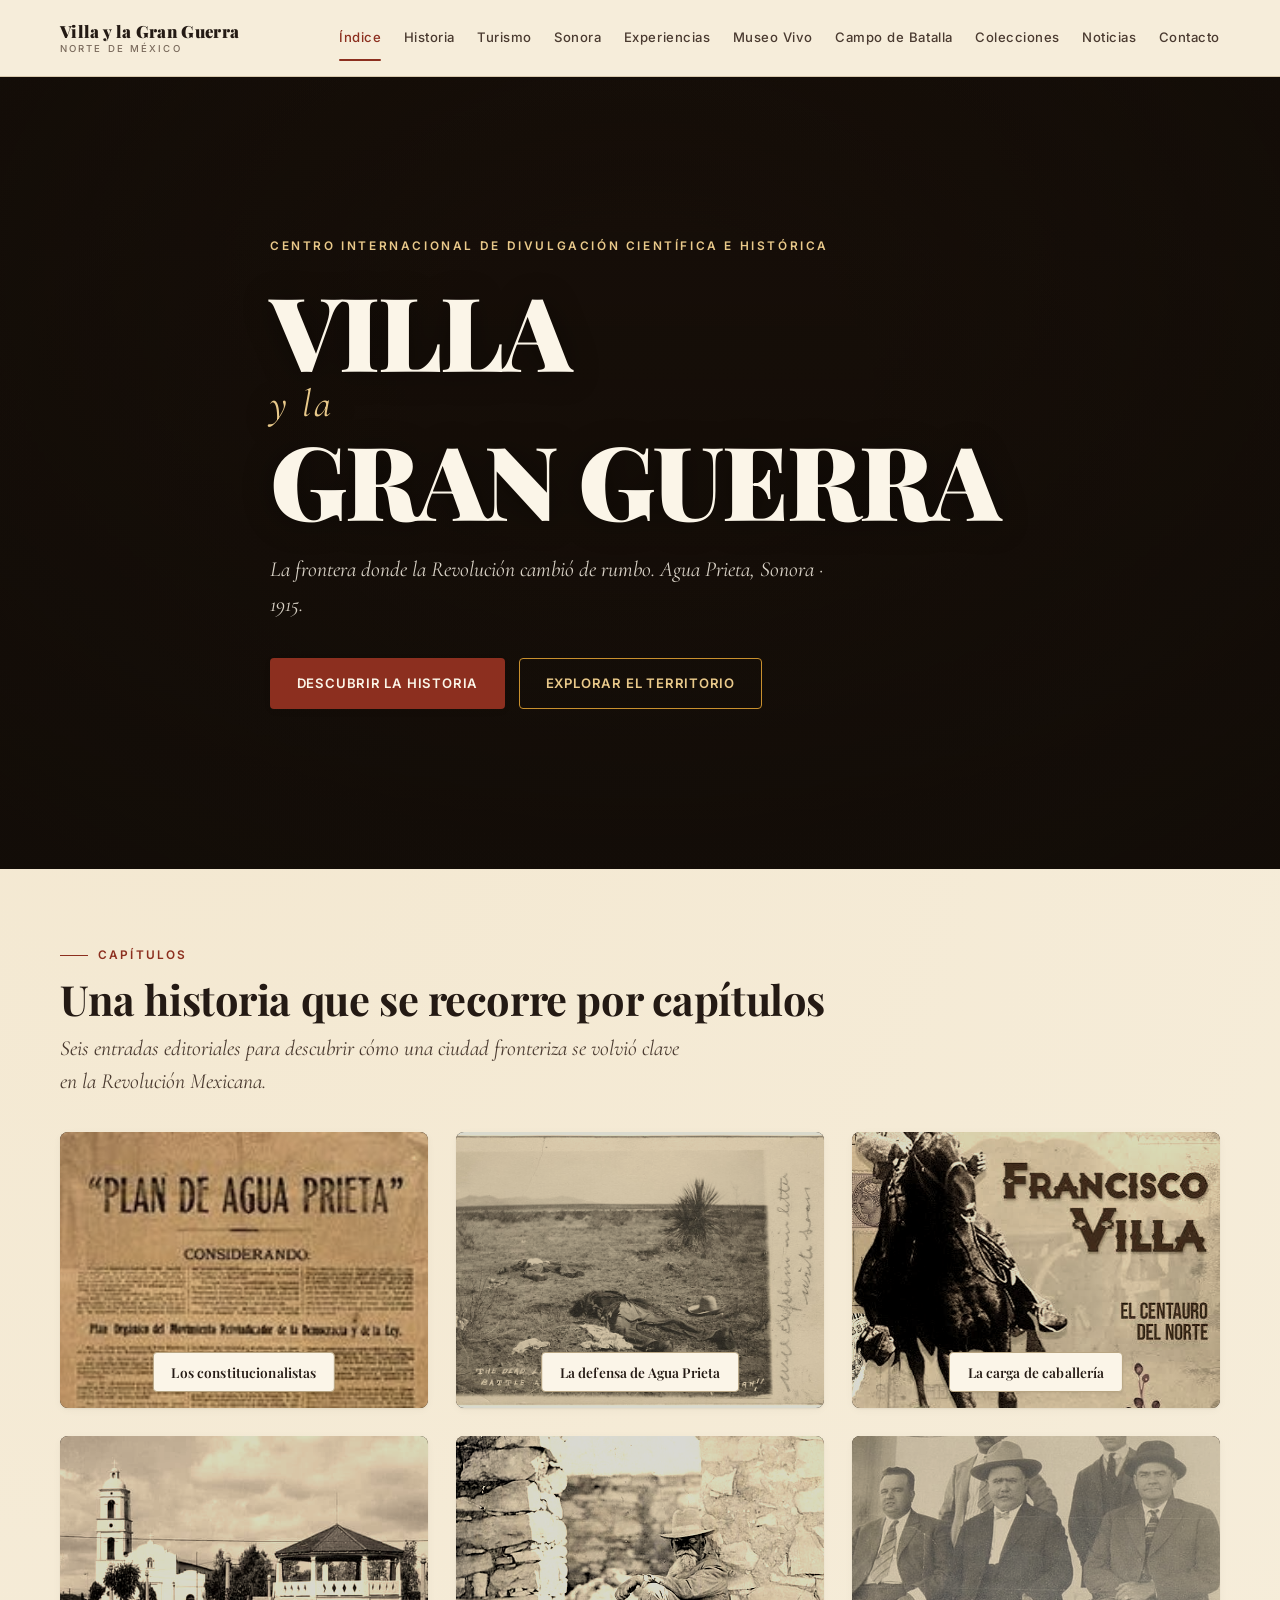
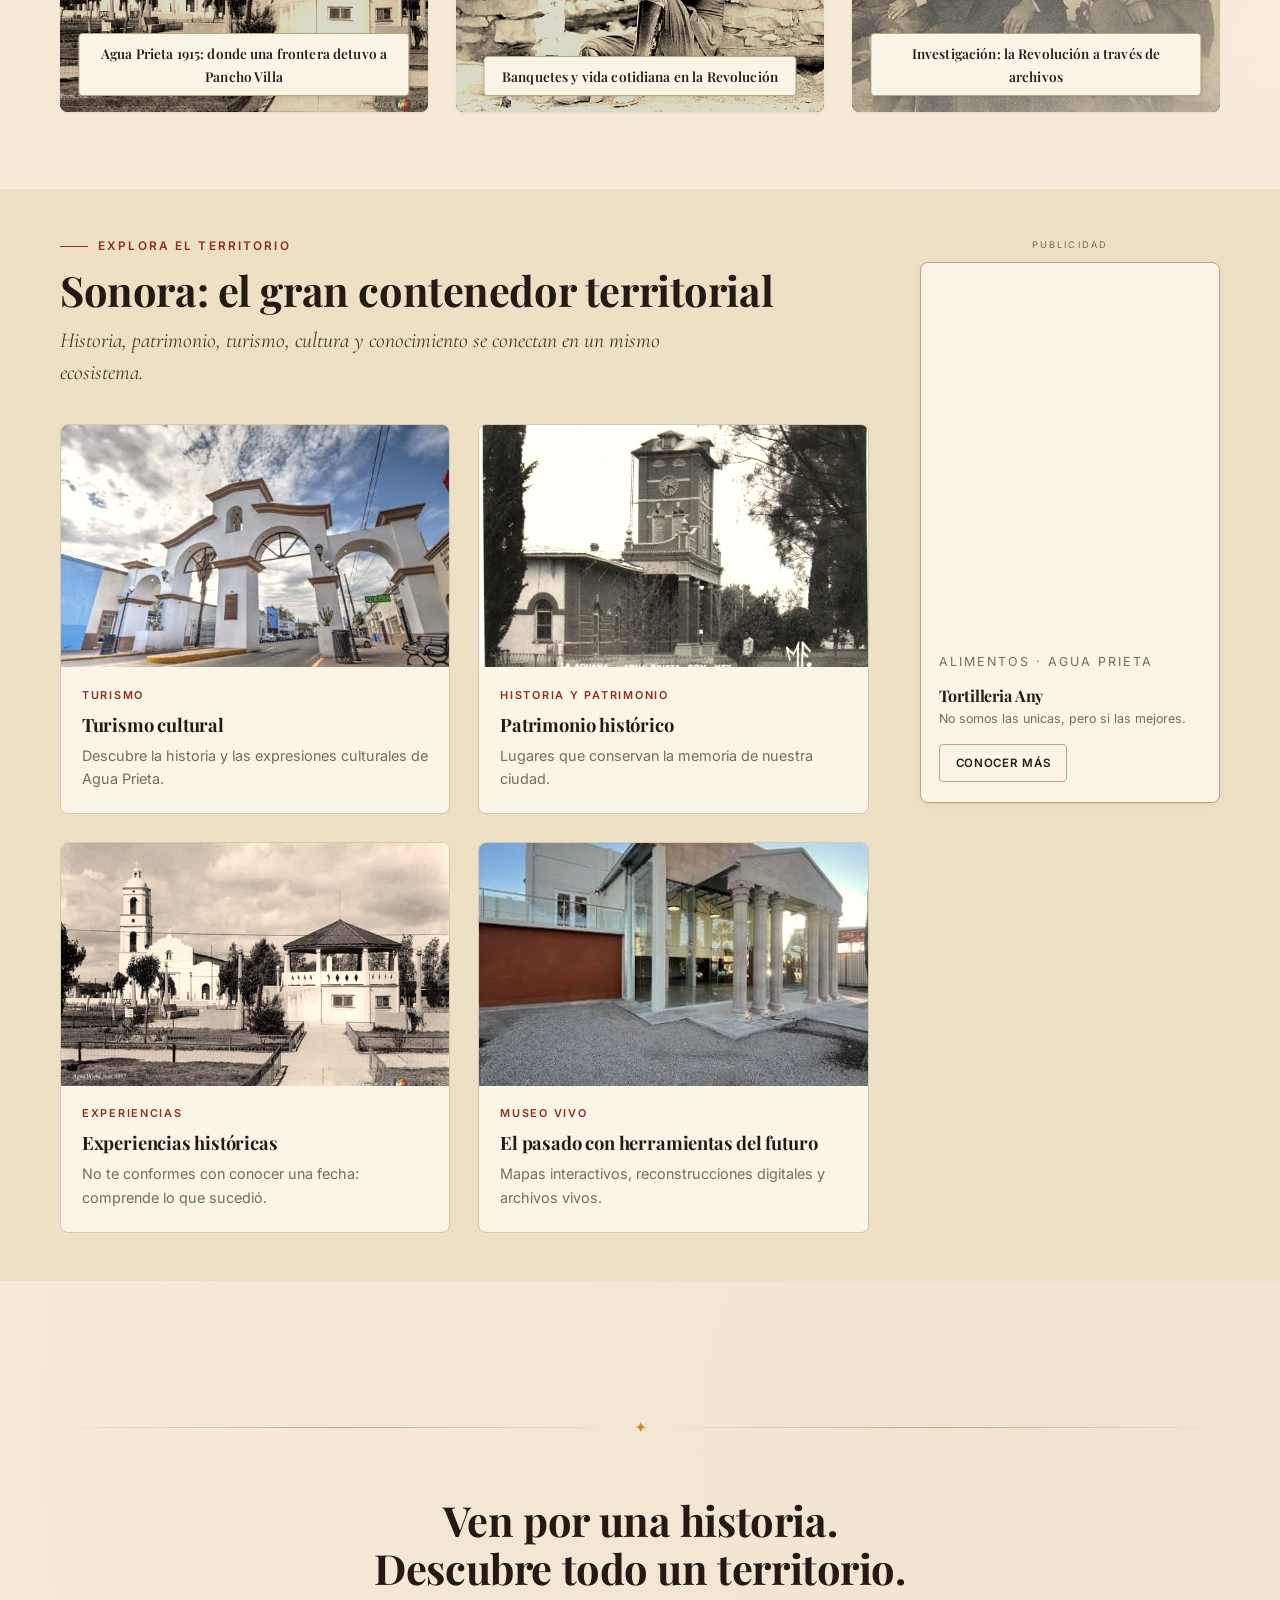
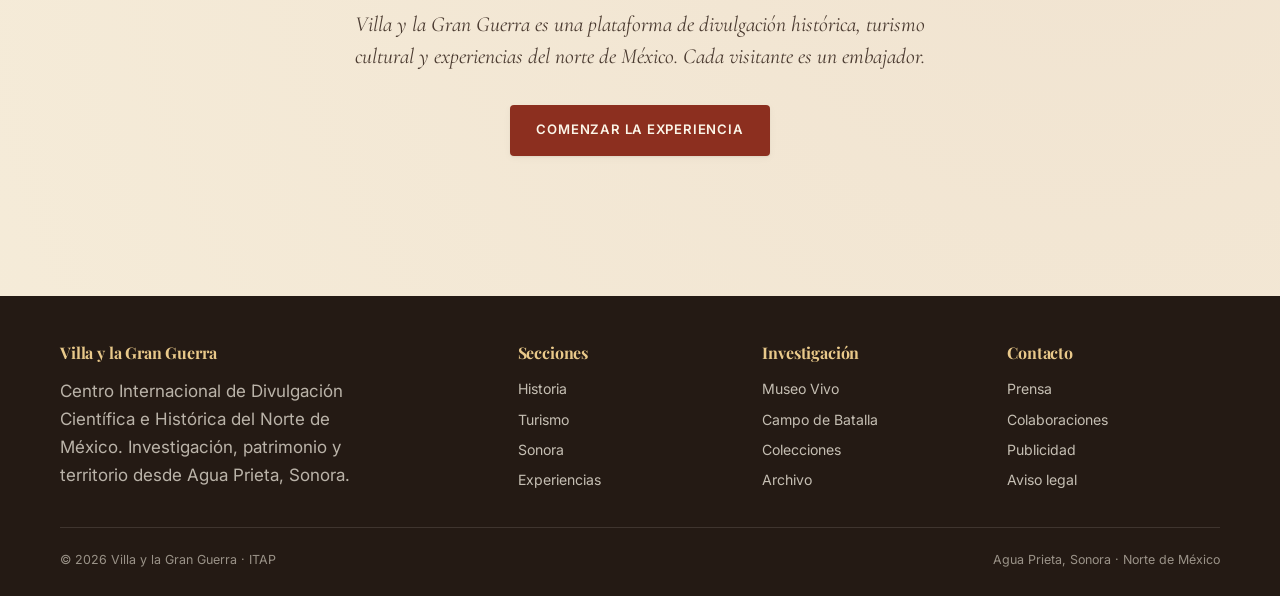
==== commit 0062e91c: "Correccionimg" ====
--- a/index.html
+++ b/index.html
@@ -30,8 +30,8 @@
         <a href="experiencias.html">Experiencias</a>
         <a href="#">Museo Vivo</a>
         <a href="#">Campo de Batalla</a>
-        <a href="colecciones.html">Colecciones</a>
-        <a href="noticias.html">Noticias</a>
+        <a href="#">Colecciones</a>
+        <a href="#">Noticias</a>
         <a href="contacto.html">Contacto</a>
       </nav>
       <button class="menu-toggle" aria-expanded="false" aria-label="Abrir menú">
@@ -72,27 +72,27 @@
 
       <div class="chapters">
         <a href="historia.html" class="chapter reveal">
-          <div class="chapter__media"><img src="" alt="Los constitucionalistas" loading="lazy" /></div>
+          <div class="chapter__media"><img src="IMG/plan_aguaprieta.jpg" alt="Los constitucionalistas" loading="lazy" /></div>
           <span class="chapter__label">Los constitucionalistas</span>
         </a>
         <a href="historia.html" class="chapter reveal">
-          <div class="chapter__media"><img src="" alt="La defensa de Agua Prieta" loading="lazy" /></div>
+          <div class="chapter__media"><img src="IMG/defensa_aguaprieta.jpg" alt="La defensa de Agua Prieta" loading="lazy" /></div>
           <span class="chapter__label">La defensa de Agua Prieta</span>
         </a>
         <a href="historia.html" class="chapter reveal">
-          <div class="chapter__media"><img src="" alt="La carga de caballería" loading="lazy" /></div>
+          <div class="chapter__media"><img src="IMG/PanVilla1.jpg" alt="La carga de caballería" loading="lazy" /></div>
           <span class="chapter__label">La carga de caballería</span>
         </a>
         <a href="historia.html" class="chapter reveal">
-          <div class="chapter__media"><img src="" alt="Agua Prieta 1915" loading="lazy" /></div>
+          <div class="chapter__media"><img src="IMG/plazaazueta.jpeg" alt="Agua Prieta 1915" loading="lazy" /></div>
           <span class="chapter__label">Agua Prieta 1915: donde una frontera detuvo a Pancho Villa</span>
         </a>
         <a href="#" class="chapter reveal">
-          <div class="chapter__media"><img src="" alt="Banquetes de la Revolución" loading="lazy" /></div>
+          <div class="chapter__media"><img src="IMG/banquetes_revolution.jpg" alt="Banquetes de la Revolución" loading="lazy" /></div>
           <span class="chapter__label">Banquetes y vida cotidiana en la Revolución</span>
         </a>
         <a href="#" class="chapter reveal">
-          <div class="chapter__media"><img src="" alt="Investigación" loading="lazy" /></div>
+          <div class="chapter__media"><img src="IMG/investigacion_revolution.jpg" alt="Investigación" loading="lazy" /></div>
           <span class="chapter__label">Investigación: la Revolución a través de archivos</span>
         </a>
       </div>
@@ -112,7 +112,7 @@
 
           <div class="chapters" style="grid-template-columns: repeat(2, 1fr);">
             <a href="turismo.html" class="card reveal">
-              <div class="card__media"><img src="" alt="Turismo cultural" loading="lazy" /></div>
+              <div class="card__media"><img src="IMG/los_arcos.jpeg" alt="Turismo cultural" loading="lazy" /></div>
               <div class="card__body">
                 <p class="card__kicker">Turismo</p>
                 <h3 class="card__title">Turismo cultural</h3>
@@ -120,7 +120,7 @@
               </div>
             </a>
             <a href="turismo.html" class="card reveal">
-              <div class="card__media"><img src="" alt="Patrimonio histórico" loading="lazy" /></div>
+              <div class="card__media"><img src="IMG/AntiguaAduana.jpeg" alt="Patrimonio histórico" loading="lazy" /></div>
               <div class="card__body">
                 <p class="card__kicker">Historia y patrimonio</p>
                 <h3 class="card__title">Patrimonio histórico</h3>
@@ -128,7 +128,7 @@
               </div>
             </a>
             <a href="experiencias.html" class="card reveal">
-              <div class="card__media"><img src="" alt="Experiencias históricas" loading="lazy" /></div>
+              <div class="card__media"><img src="IMG/plazaazueta.jpeg" alt="Experiencias históricas" loading="lazy" /></div>
               <div class="card__body">
                 <p class="card__kicker">Experiencias</p>
                 <h3 class="card__title">Experiencias históricas</h3>
@@ -136,7 +136,7 @@
               </div>
             </a>
             <a href="#" class="card reveal">
-              <div class="card__media"><img src="" alt="Museo vivo" loading="lazy" /></div>
+              <div class="card__media"><img src="IMG/museo_vivo.jpg" alt="Museo vivo" loading="lazy" /></div>
               <div class="card__body">
                 <p class="card__kicker">Museo Vivo</p>
                 <h3 class="card__title">El pasado con herramientas del futuro</h3>
@@ -201,7 +201,7 @@
           <ul>
             <li><a href="#">Museo Vivo</a></li>
             <li><a href="#">Campo de Batalla</a></li>
-            <li><a href="colecciones.html">Colecciones</a></li>
+            <li><a href="#">Colecciones</a></li>
             <li><a href="#">Archivo</a></li>
           </ul>
         </div>
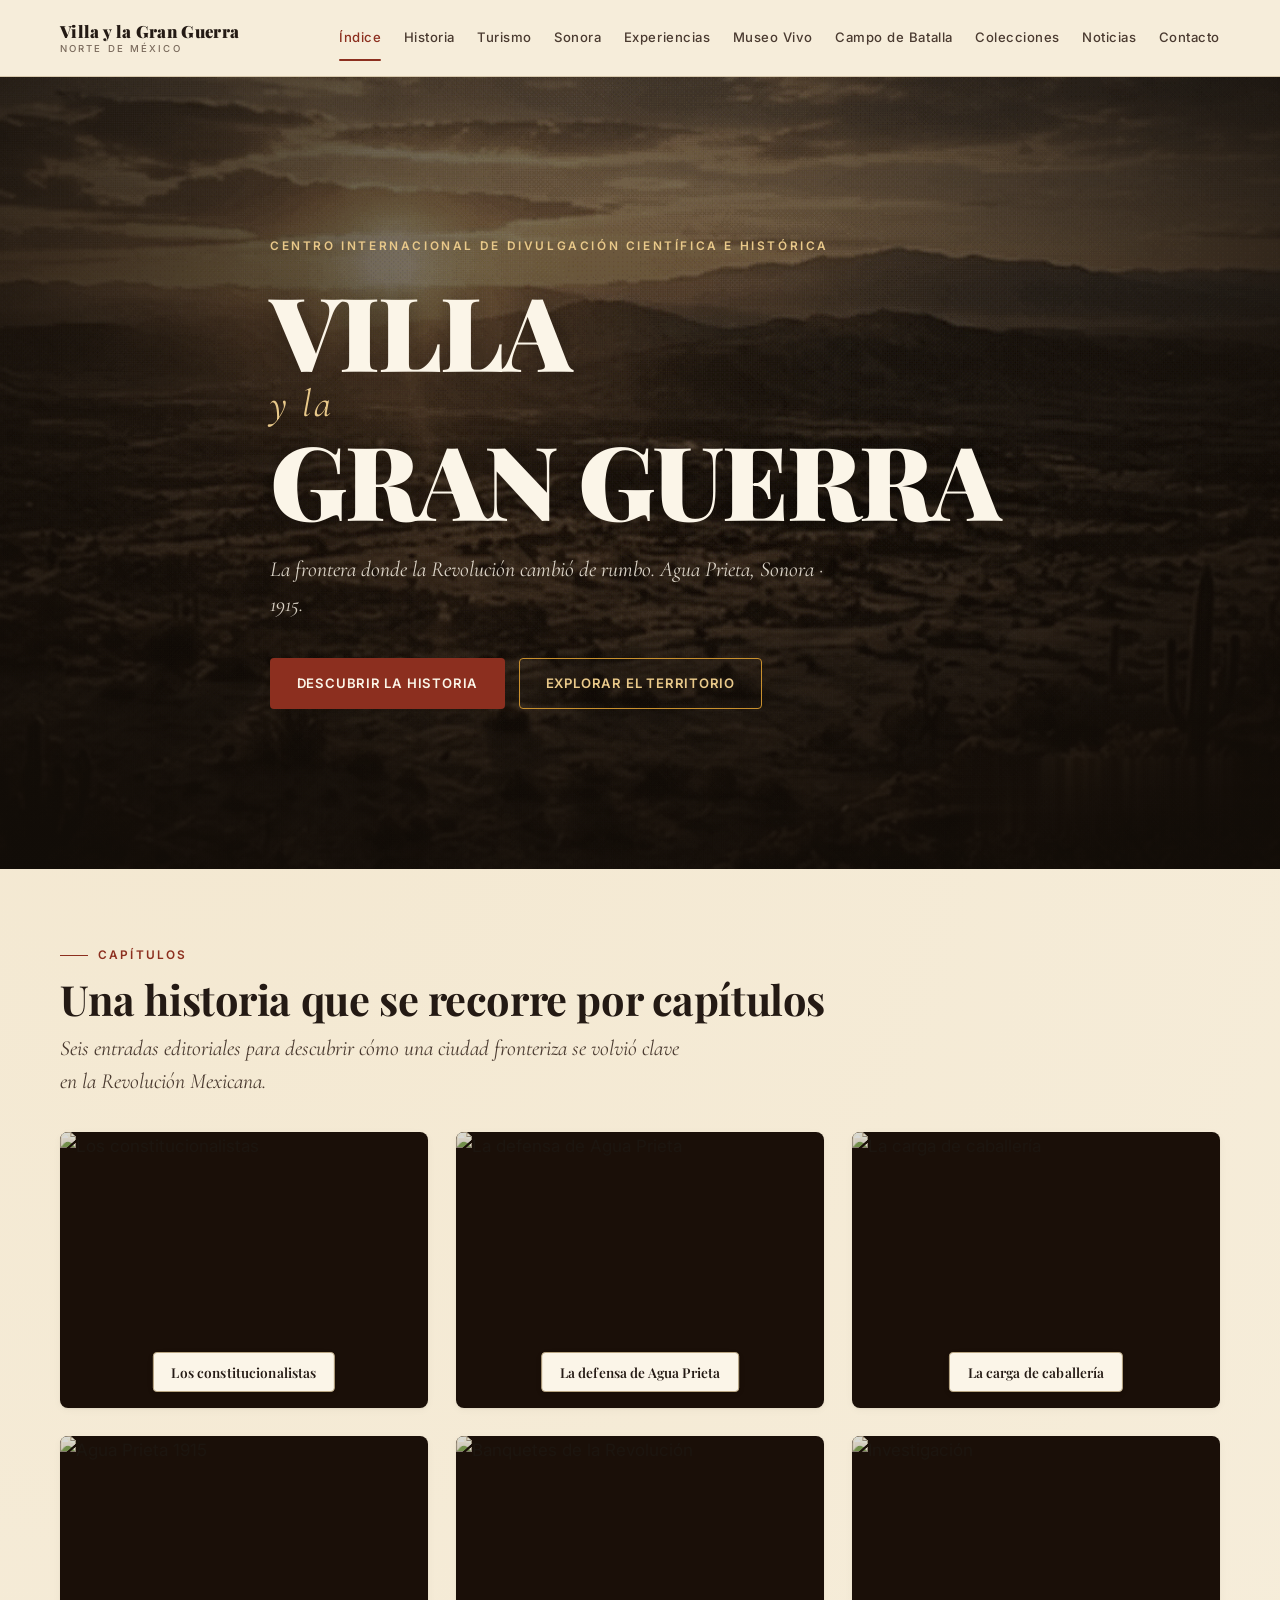
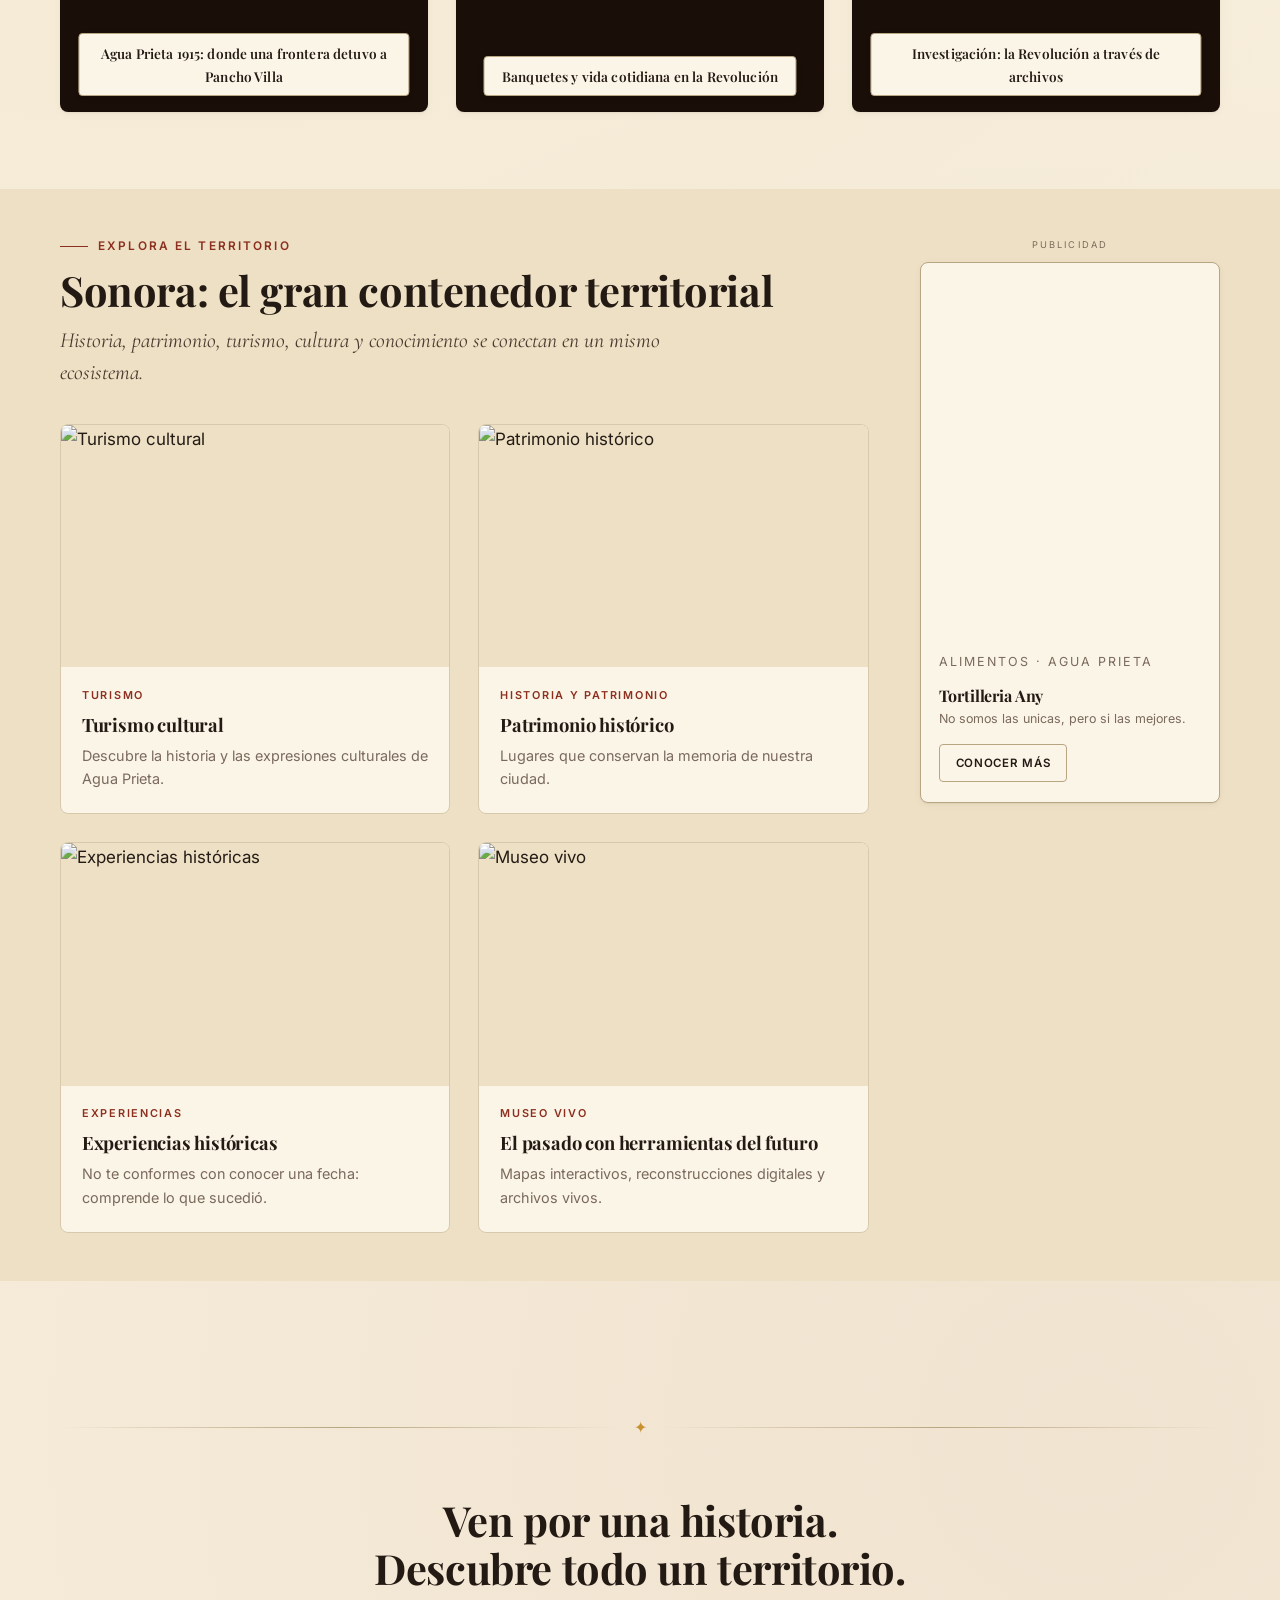
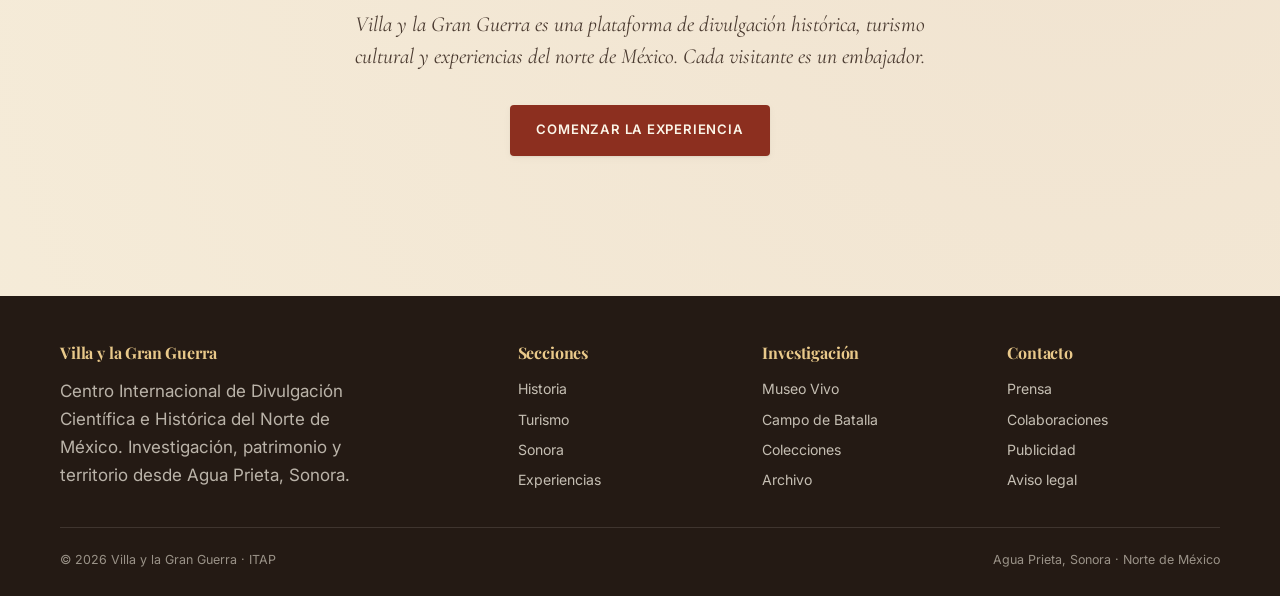
==== commit 3e6d24b0: "Merge branch 'Adelanto' of https://github.com/AlonsoBujanda/PanchoVillaYsuSilla into Adelanto" ====
--- a/index.html
+++ b/index.html
@@ -30,8 +30,8 @@
         <a href="experiencias.html">Experiencias</a>
         <a href="#">Museo Vivo</a>
         <a href="#">Campo de Batalla</a>
-        <a href="#">Colecciones</a>
-        <a href="#">Noticias</a>
+        <a href="colecciones.html">Colecciones</a>
+        <a href="noticias.html">Noticias</a>
         <a href="contacto.html">Contacto</a>
       </nav>
       <button class="menu-toggle" aria-expanded="false" aria-label="Abrir menú">
@@ -72,27 +72,27 @@
 
       <div class="chapters">
         <a href="historia.html" class="chapter reveal">
-          <div class="chapter__media"><img src="IMG/plan_aguaprieta.jpg" alt="Los constitucionalistas" loading="lazy" /></div>
+          <div class="chapter__media"><img src="" alt="Los constitucionalistas" loading="lazy" /></div>
           <span class="chapter__label">Los constitucionalistas</span>
         </a>
         <a href="historia.html" class="chapter reveal">
-          <div class="chapter__media"><img src="IMG/defensa_aguaprieta.jpg" alt="La defensa de Agua Prieta" loading="lazy" /></div>
+          <div class="chapter__media"><img src="" alt="La defensa de Agua Prieta" loading="lazy" /></div>
           <span class="chapter__label">La defensa de Agua Prieta</span>
         </a>
         <a href="historia.html" class="chapter reveal">
-          <div class="chapter__media"><img src="IMG/PanVilla1.jpg" alt="La carga de caballería" loading="lazy" /></div>
+          <div class="chapter__media"><img src="" alt="La carga de caballería" loading="lazy" /></div>
           <span class="chapter__label">La carga de caballería</span>
         </a>
         <a href="historia.html" class="chapter reveal">
-          <div class="chapter__media"><img src="IMG/plazaazueta.jpeg" alt="Agua Prieta 1915" loading="lazy" /></div>
+          <div class="chapter__media"><img src="" alt="Agua Prieta 1915" loading="lazy" /></div>
           <span class="chapter__label">Agua Prieta 1915: donde una frontera detuvo a Pancho Villa</span>
         </a>
         <a href="#" class="chapter reveal">
-          <div class="chapter__media"><img src="IMG/banquetes_revolution.jpg" alt="Banquetes de la Revolución" loading="lazy" /></div>
+          <div class="chapter__media"><img src="" alt="Banquetes de la Revolución" loading="lazy" /></div>
           <span class="chapter__label">Banquetes y vida cotidiana en la Revolución</span>
         </a>
         <a href="#" class="chapter reveal">
-          <div class="chapter__media"><img src="IMG/investigacion_revolution.jpg" alt="Investigación" loading="lazy" /></div>
+          <div class="chapter__media"><img src="" alt="Investigación" loading="lazy" /></div>
           <span class="chapter__label">Investigación: la Revolución a través de archivos</span>
         </a>
       </div>
@@ -112,7 +112,7 @@
 
           <div class="chapters" style="grid-template-columns: repeat(2, 1fr);">
             <a href="turismo.html" class="card reveal">
-              <div class="card__media"><img src="IMG/los_arcos.jpeg" alt="Turismo cultural" loading="lazy" /></div>
+              <div class="card__media"><img src="" alt="Turismo cultural" loading="lazy" /></div>
               <div class="card__body">
                 <p class="card__kicker">Turismo</p>
                 <h3 class="card__title">Turismo cultural</h3>
@@ -120,7 +120,7 @@
               </div>
             </a>
             <a href="turismo.html" class="card reveal">
-              <div class="card__media"><img src="IMG/AntiguaAduana.jpeg" alt="Patrimonio histórico" loading="lazy" /></div>
+              <div class="card__media"><img src="" alt="Patrimonio histórico" loading="lazy" /></div>
               <div class="card__body">
                 <p class="card__kicker">Historia y patrimonio</p>
                 <h3 class="card__title">Patrimonio histórico</h3>
@@ -128,7 +128,7 @@
               </div>
             </a>
             <a href="experiencias.html" class="card reveal">
-              <div class="card__media"><img src="IMG/plazaazueta.jpeg" alt="Experiencias históricas" loading="lazy" /></div>
+              <div class="card__media"><img src="" alt="Experiencias históricas" loading="lazy" /></div>
               <div class="card__body">
                 <p class="card__kicker">Experiencias</p>
                 <h3 class="card__title">Experiencias históricas</h3>
@@ -136,7 +136,7 @@
               </div>
             </a>
             <a href="#" class="card reveal">
-              <div class="card__media"><img src="IMG/museo_vivo.jpg" alt="Museo vivo" loading="lazy" /></div>
+              <div class="card__media"><img src="" alt="Museo vivo" loading="lazy" /></div>
               <div class="card__body">
                 <p class="card__kicker">Museo Vivo</p>
                 <h3 class="card__title">El pasado con herramientas del futuro</h3>
@@ -201,7 +201,7 @@
           <ul>
             <li><a href="#">Museo Vivo</a></li>
             <li><a href="#">Campo de Batalla</a></li>
-            <li><a href="#">Colecciones</a></li>
+            <li><a href="colecciones.html">Colecciones</a></li>
             <li><a href="#">Archivo</a></li>
           </ul>
         </div>
--- a/styles.css
+++ b/styles.css
@@ -262,7 +262,7 @@
 .hero__bg {
   position: absolute;
   inset: 0;
-  background-image: url(''); /*Imagen de la seccion principal, la que sale al comienzo*/
+  background-image: url('IMG/clip_villa.gif'); /*Imagen de la seccion principal, la que sale al comienzo*/
   background-size: cover;
   background-position: center;
   filter: sepia(.55) contrast(1.05) saturate(.85);
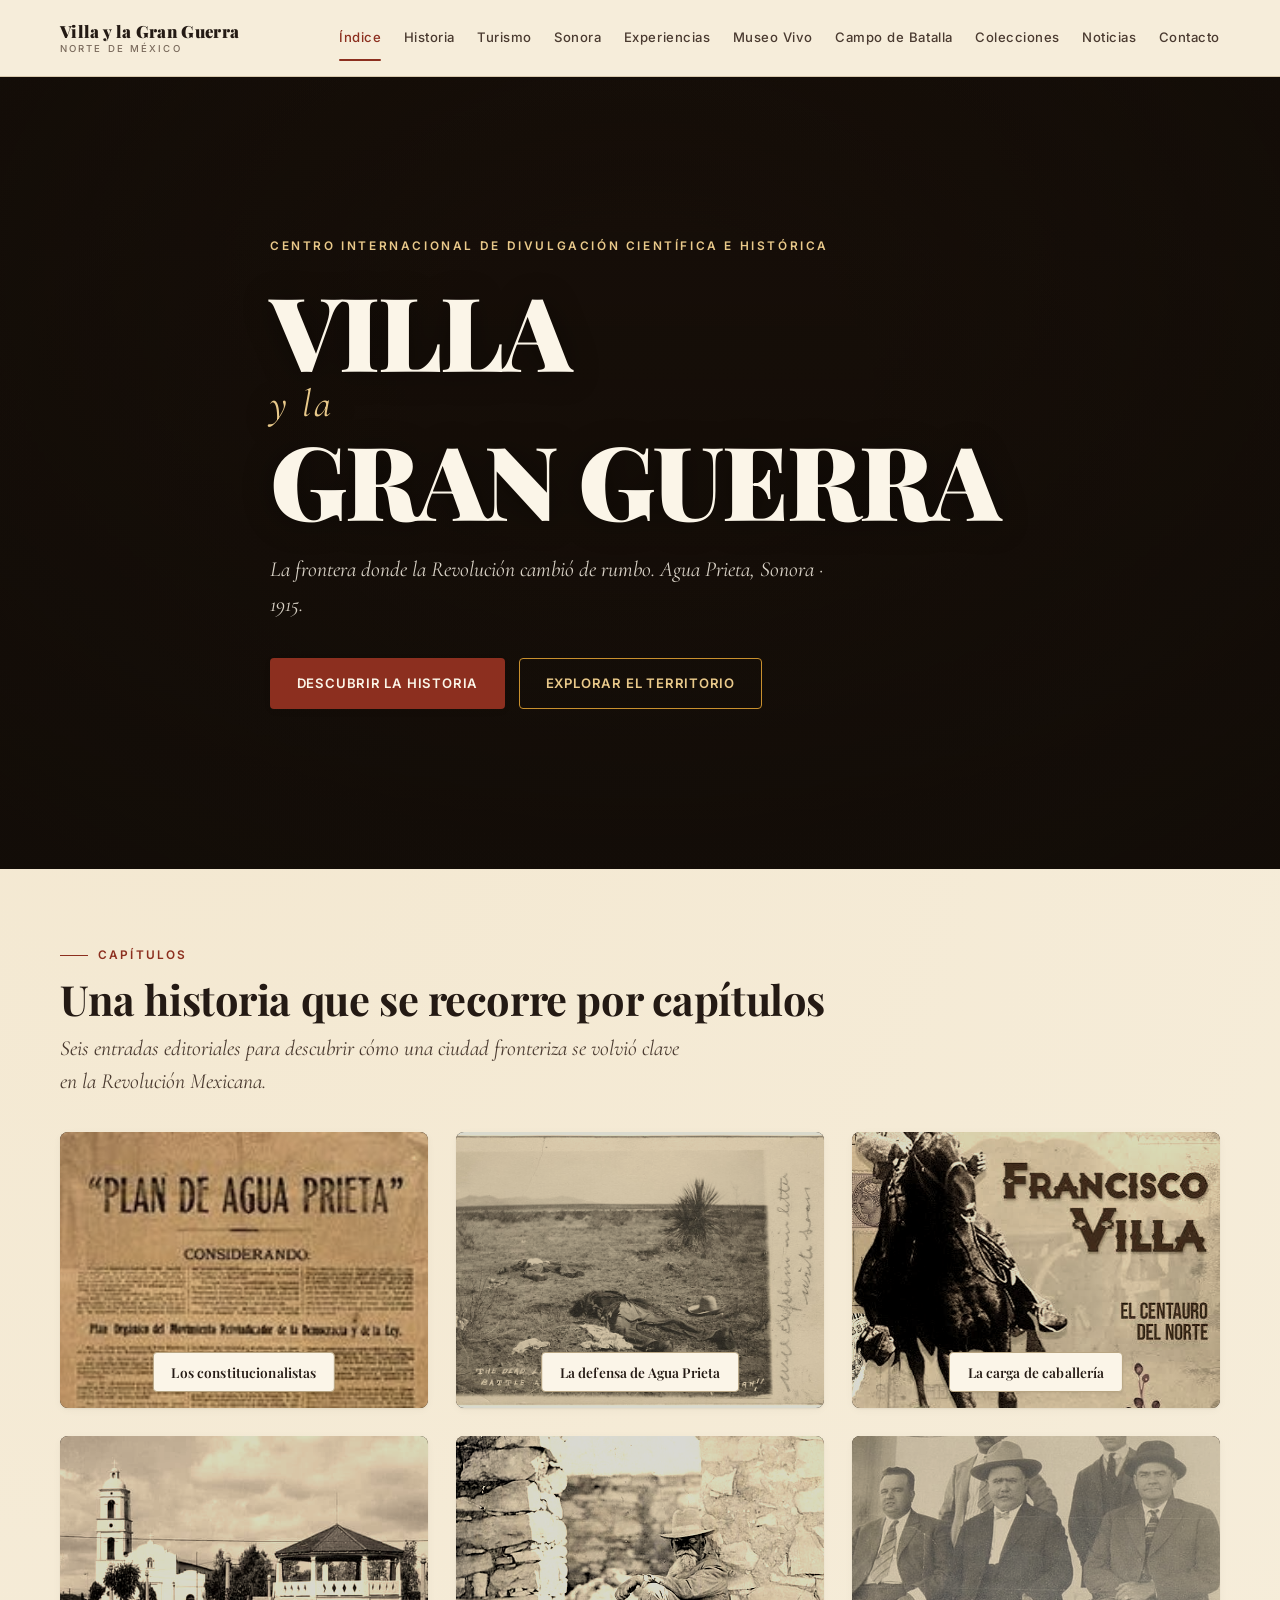
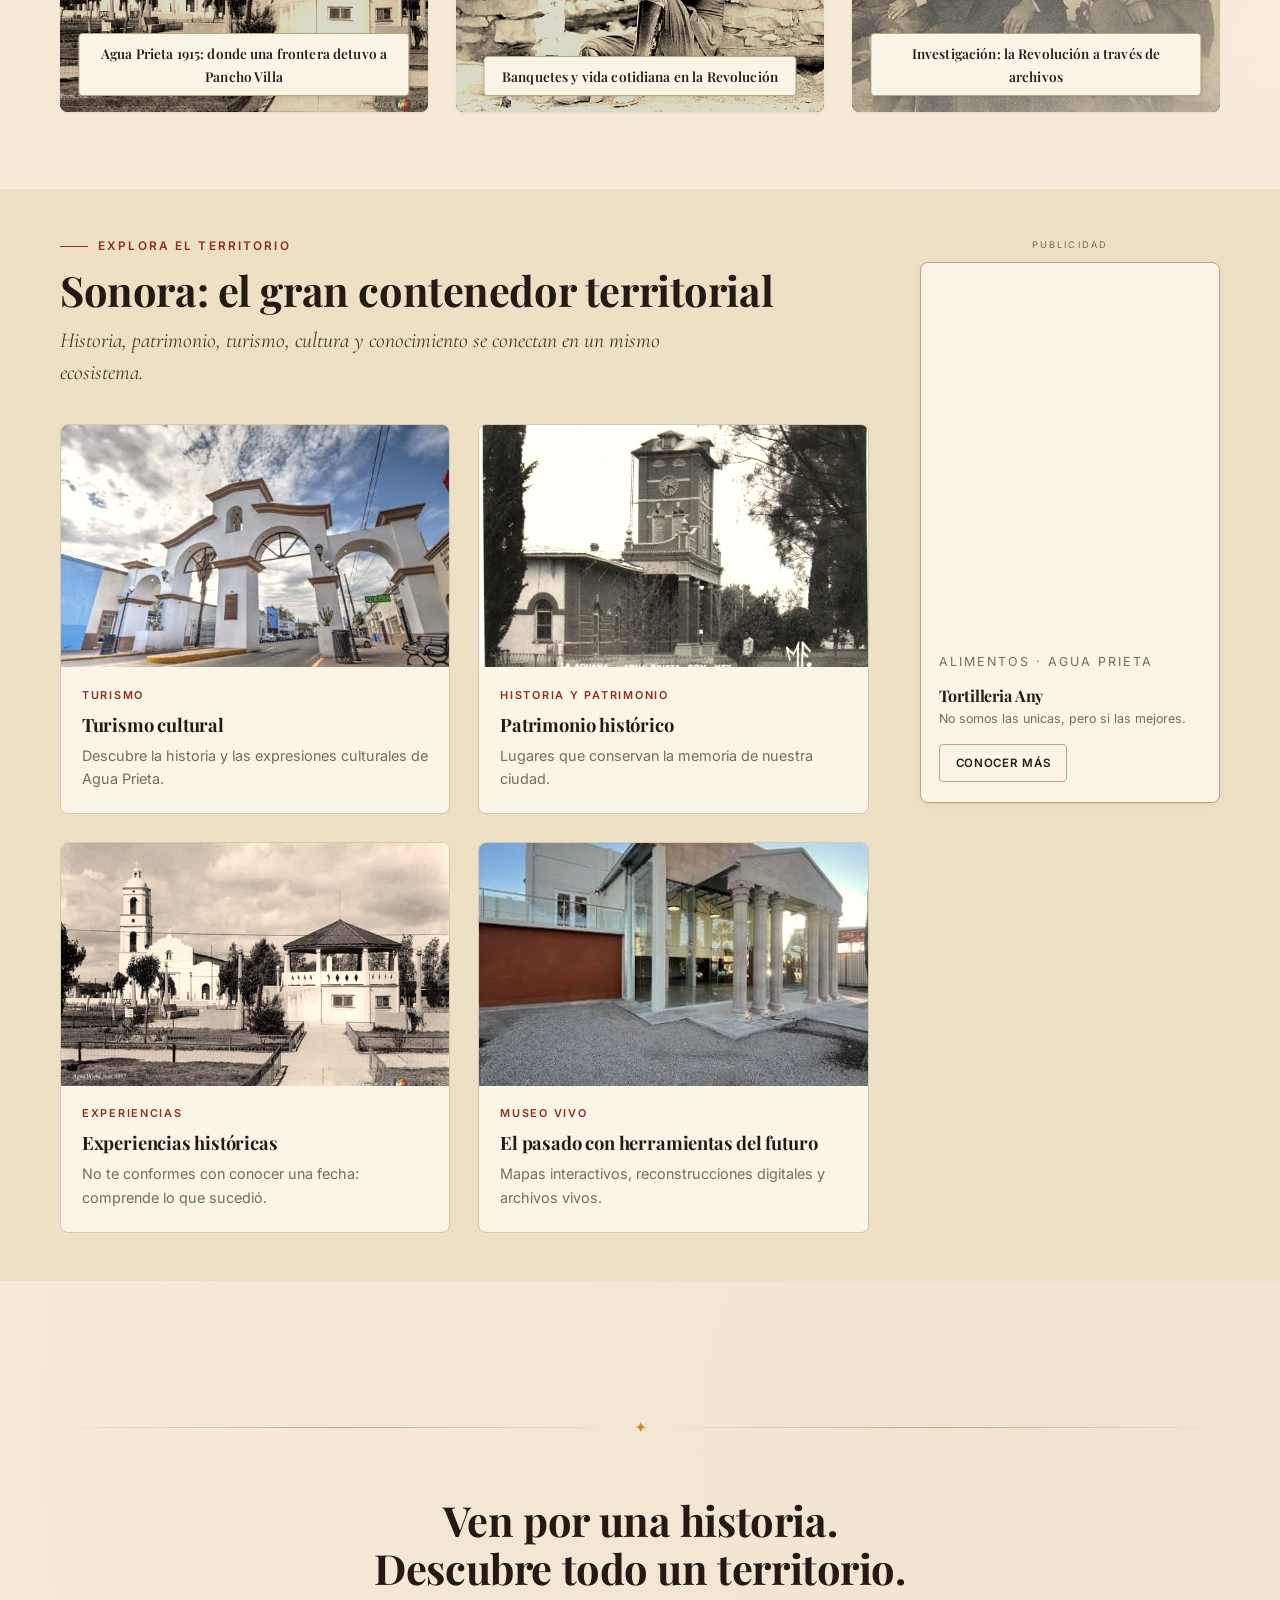
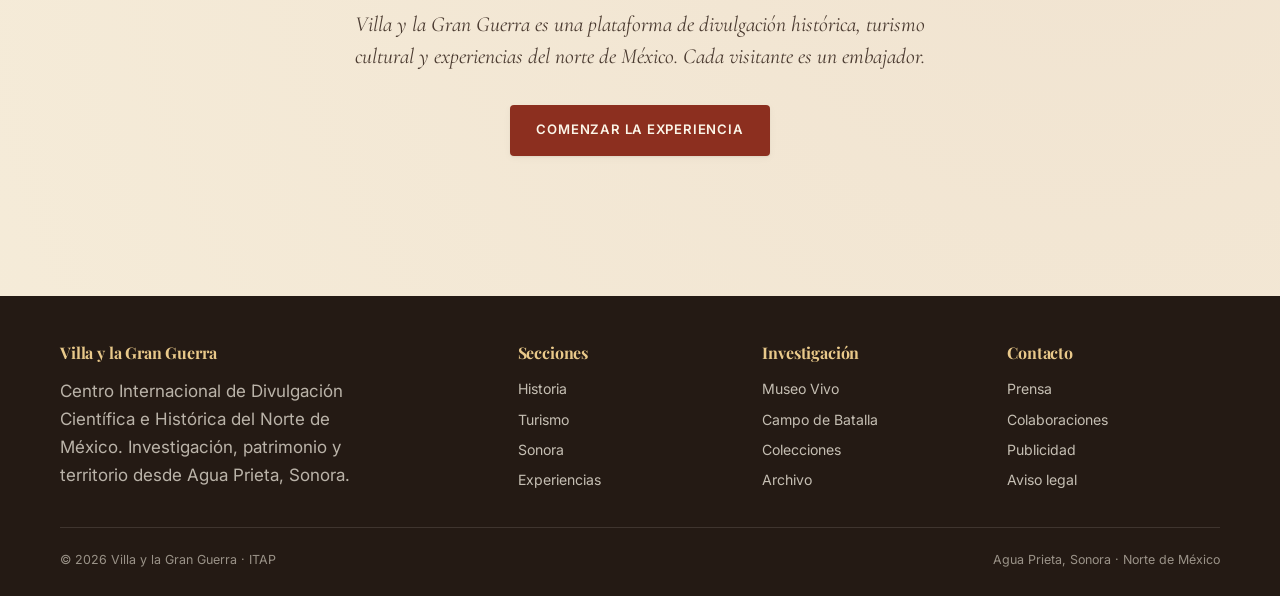
==== commit 78db6117: "Merge c8e0ba3314bdde4f4942d0a7ba6b55e0508a8743 into 95dc0965a4fd7442570bc64bea35c5a226e189e2" ====
--- a/index.html
+++ b/index.html
@@ -30,8 +30,8 @@
         <a href="experiencias.html">Experiencias</a>
         <a href="#">Museo Vivo</a>
         <a href="#">Campo de Batalla</a>
-        <a href="colecciones.html">Colecciones</a>
-        <a href="noticias.html">Noticias</a>
+        <a href="#">Colecciones</a>
+        <a href="#">Noticias</a>
         <a href="contacto.html">Contacto</a>
       </nav>
       <button class="menu-toggle" aria-expanded="false" aria-label="Abrir menú">
@@ -72,27 +72,27 @@
 
       <div class="chapters">
         <a href="historia.html" class="chapter reveal">
-          <div class="chapter__media"><img src="" alt="Los constitucionalistas" loading="lazy" /></div>
+          <div class="chapter__media"><img src="IMG/plan_aguaprieta.jpg" alt="Los constitucionalistas" loading="lazy" /></div>
           <span class="chapter__label">Los constitucionalistas</span>
         </a>
         <a href="historia.html" class="chapter reveal">
-          <div class="chapter__media"><img src="" alt="La defensa de Agua Prieta" loading="lazy" /></div>
+          <div class="chapter__media"><img src="IMG/defensa_aguaprieta.jpg" alt="La defensa de Agua Prieta" loading="lazy" /></div>
           <span class="chapter__label">La defensa de Agua Prieta</span>
         </a>
         <a href="historia.html" class="chapter reveal">
-          <div class="chapter__media"><img src="" alt="La carga de caballería" loading="lazy" /></div>
+          <div class="chapter__media"><img src="IMG/PanVilla1.jpg" alt="La carga de caballería" loading="lazy" /></div>
           <span class="chapter__label">La carga de caballería</span>
         </a>
         <a href="historia.html" class="chapter reveal">
-          <div class="chapter__media"><img src="" alt="Agua Prieta 1915" loading="lazy" /></div>
+          <div class="chapter__media"><img src="IMG/plazaazueta.jpeg" alt="Agua Prieta 1915" loading="lazy" /></div>
           <span class="chapter__label">Agua Prieta 1915: donde una frontera detuvo a Pancho Villa</span>
         </a>
         <a href="#" class="chapter reveal">
-          <div class="chapter__media"><img src="" alt="Banquetes de la Revolución" loading="lazy" /></div>
+          <div class="chapter__media"><img src="IMG/banquetes_revolution.jpg" alt="Banquetes de la Revolución" loading="lazy" /></div>
           <span class="chapter__label">Banquetes y vida cotidiana en la Revolución</span>
         </a>
         <a href="#" class="chapter reveal">
-          <div class="chapter__media"><img src="" alt="Investigación" loading="lazy" /></div>
+          <div class="chapter__media"><img src="IMG/investigacion_revolution.jpg" alt="Investigación" loading="lazy" /></div>
           <span class="chapter__label">Investigación: la Revolución a través de archivos</span>
         </a>
       </div>
@@ -112,7 +112,7 @@
 
           <div class="chapters" style="grid-template-columns: repeat(2, 1fr);">
             <a href="turismo.html" class="card reveal">
-              <div class="card__media"><img src="" alt="Turismo cultural" loading="lazy" /></div>
+              <div class="card__media"><img src="IMG/los_arcos.jpeg" alt="Turismo cultural" loading="lazy" /></div>
               <div class="card__body">
                 <p class="card__kicker">Turismo</p>
                 <h3 class="card__title">Turismo cultural</h3>
@@ -120,7 +120,7 @@
               </div>
             </a>
             <a href="turismo.html" class="card reveal">
-              <div class="card__media"><img src="" alt="Patrimonio histórico" loading="lazy" /></div>
+              <div class="card__media"><img src="IMG/AntiguaAduana.jpeg" alt="Patrimonio histórico" loading="lazy" /></div>
               <div class="card__body">
                 <p class="card__kicker">Historia y patrimonio</p>
                 <h3 class="card__title">Patrimonio histórico</h3>
@@ -128,7 +128,7 @@
               </div>
             </a>
             <a href="experiencias.html" class="card reveal">
-              <div class="card__media"><img src="" alt="Experiencias históricas" loading="lazy" /></div>
+              <div class="card__media"><img src="IMG/plazaazueta.jpeg" alt="Experiencias históricas" loading="lazy" /></div>
               <div class="card__body">
                 <p class="card__kicker">Experiencias</p>
                 <h3 class="card__title">Experiencias históricas</h3>
@@ -136,7 +136,7 @@
               </div>
             </a>
             <a href="#" class="card reveal">
-              <div class="card__media"><img src="" alt="Museo vivo" loading="lazy" /></div>
+              <div class="card__media"><img src="IMG/museo_vivo.jpg" alt="Museo vivo" loading="lazy" /></div>
               <div class="card__body">
                 <p class="card__kicker">Museo Vivo</p>
                 <h3 class="card__title">El pasado con herramientas del futuro</h3>
@@ -201,7 +201,7 @@
           <ul>
             <li><a href="#">Museo Vivo</a></li>
             <li><a href="#">Campo de Batalla</a></li>
-            <li><a href="colecciones.html">Colecciones</a></li>
+            <li><a href="#">Colecciones</a></li>
             <li><a href="#">Archivo</a></li>
           </ul>
         </div>
--- a/styles.css
+++ b/styles.css
@@ -262,7 +262,7 @@
 .hero__bg {
   position: absolute;
   inset: 0;
-  background-image: url('IMG/clip_villa.gif'); /*Imagen de la seccion principal, la que sale al comienzo*/
+  background-image: url('img/clip_villa.gif'); /*Imagen de la seccion principal, la que sale al comienzo*/
   background-size: cover;
   background-position: center;
   filter: sepia(.55) contrast(1.05) saturate(.85);
@@ -1203,135 +1203,6 @@
 .quick-link__body h3 { font-size: 1rem; margin-bottom: .15rem; }
 .quick-link__body p { font-size: .8rem; color: var(--c-ink-mute); margin: 0; }
 
-/* ---------- 25. COLECCIONES · criterios y fichas ---------- */
-.criteria {
-  display: grid;
-  grid-template-columns: repeat(3, 1fr);
-  gap: 1.2rem;
-  margin-top: 1.5rem;
-}
-.criteria__item {
-  padding: 1.4rem 1.3rem;
-  background: var(--c-paper);
-  border: 1px solid var(--c-border);
-  border-radius: var(--radius-md);
-}
-.criteria__item h3 {
-  font-size: 1.05rem;
-  margin: .7rem 0 .4rem;
-}
-.criteria__item p {
-  font-size: .85rem;
-  color: var(--c-ink-mute);
-  margin: 0;
-}
-
-/* Badges de condición */
-.badge {
-  display: inline-block;
-  padding: .25rem .65rem;
-  font-family: var(--f-body);
-  font-size: .62rem;
-  font-weight: 600;
-  letter-spacing: .12em;
-  text-transform: uppercase;
-  border-radius: 3px;
-  line-height: 1.4;
-}
-.badge--original {
-  background: #e8f0e5;
-  color: #2f5020;
-}
-.badge--repro {
-  background: #e8eef5;
-  color: #2f4f70;
-}
-.badge--interp {
-  background: #f5eede;
-  color: #7a5a1e;
-}
-.badge--pending {
-  background: var(--c-bg-alt);
-  color: var(--c-ink-mute);
-  border: 1px dashed var(--c-border-d);
-}
-
-/* Ficha de pieza: metadatos */
-.collection-meta {
-  display: grid;
-  grid-template-columns: auto 1fr;
-  gap: .2rem .8rem;
-  margin: .8rem 0 .7rem;
-  font-size: .74rem;
-  line-height: 1.5;
-}
-.collection-meta dt {
-  font-weight: 600;
-  color: var(--c-ink-mute);
-  letter-spacing: .04em;
-  text-transform: uppercase;
-  font-size: .66rem;
-  padding-top: .1rem;
-}
-.collection-meta dd {
-  color: var(--c-ink-soft);
-  margin: 0;
-}
-
-/* Placeholder de imagen vacía */
-.collection-item__media--empty {
-  display: flex;
-  flex-direction: column;
-  align-items: center;
-  justify-content: center;
-  gap: .5rem;
-  color: var(--c-ink-mute);
-  font-size: .78rem;
-  font-style: italic;
-  border: 1px dashed var(--c-border-d);
-}
-
-/* Bloque de fuentes */
-.sources {
-  max-width: 760px;
-}
-.sources h2 {
-  font-size: 1.5rem;
-  margin-bottom: .6rem;
-}
-.sources__note {
-  font-size: .85rem;
-  color: var(--c-ink-mute);
-  font-style: italic;
-  margin-bottom: 1.2rem;
-  padding-left: 1rem;
-  border-left: 2px solid var(--c-border-d);
-}
-.sources ol {
-  list-style: decimal;
-  padding-left: 1.4rem;
-  display: flex;
-  flex-direction: column;
-  gap: .6rem;
-  font-size: .88rem;
-  color: var(--c-ink-soft);
-}
-.sources ol a {
-  color: var(--c-primary);
-  text-decoration: underline;
-  text-underline-offset: 2px;
-}
-.sources ol a:hover { color: var(--c-primary-d); }
-
-/* Ajuste responsive */
-@media (max-width: 960px) {
-  .criteria { grid-template-columns: 1fr; }
-}
-@media (max-width: 720px) {
-  .collection-meta { font-size: .72rem; }
-}
-
-
 /* ---------- 24. RESPONSIVE ADICIONAL ---------- */
 @media (max-width: 1080px) {
   .listing { grid-template-columns: repeat(2, 1fr); }
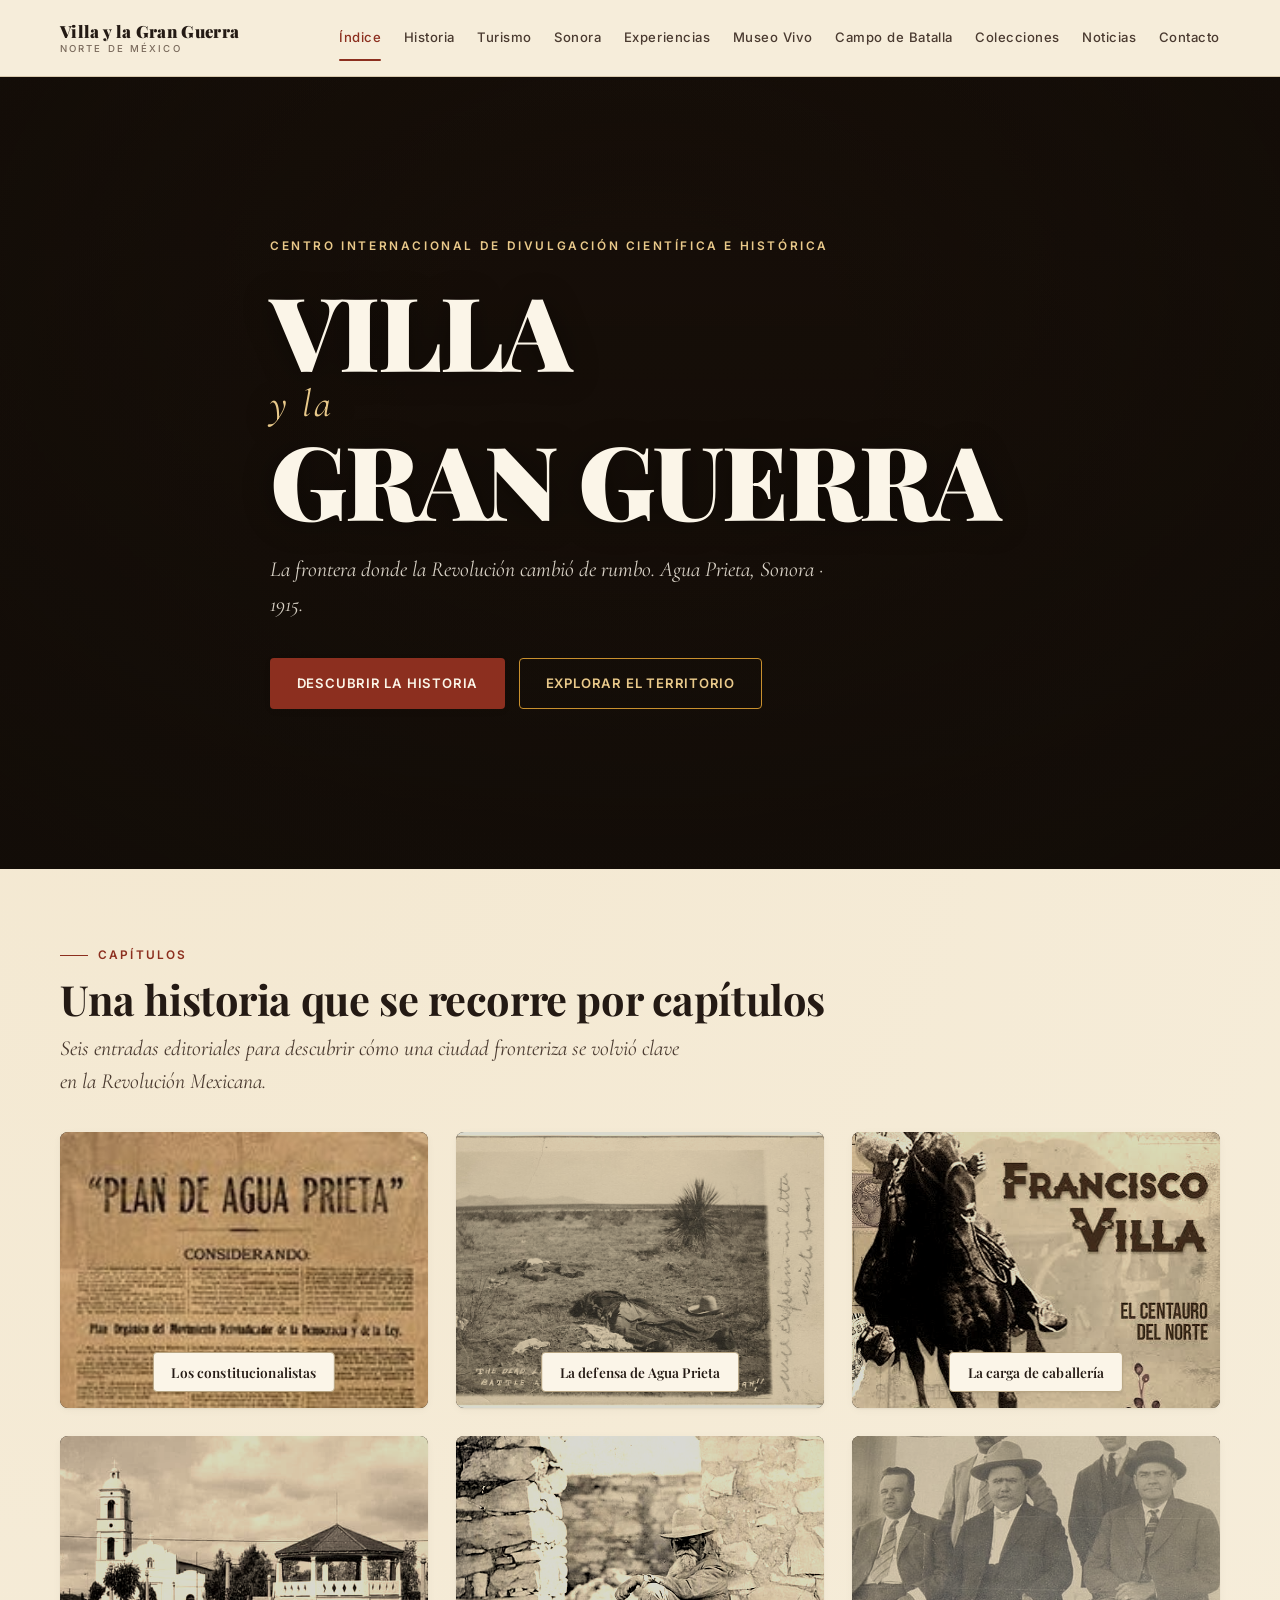
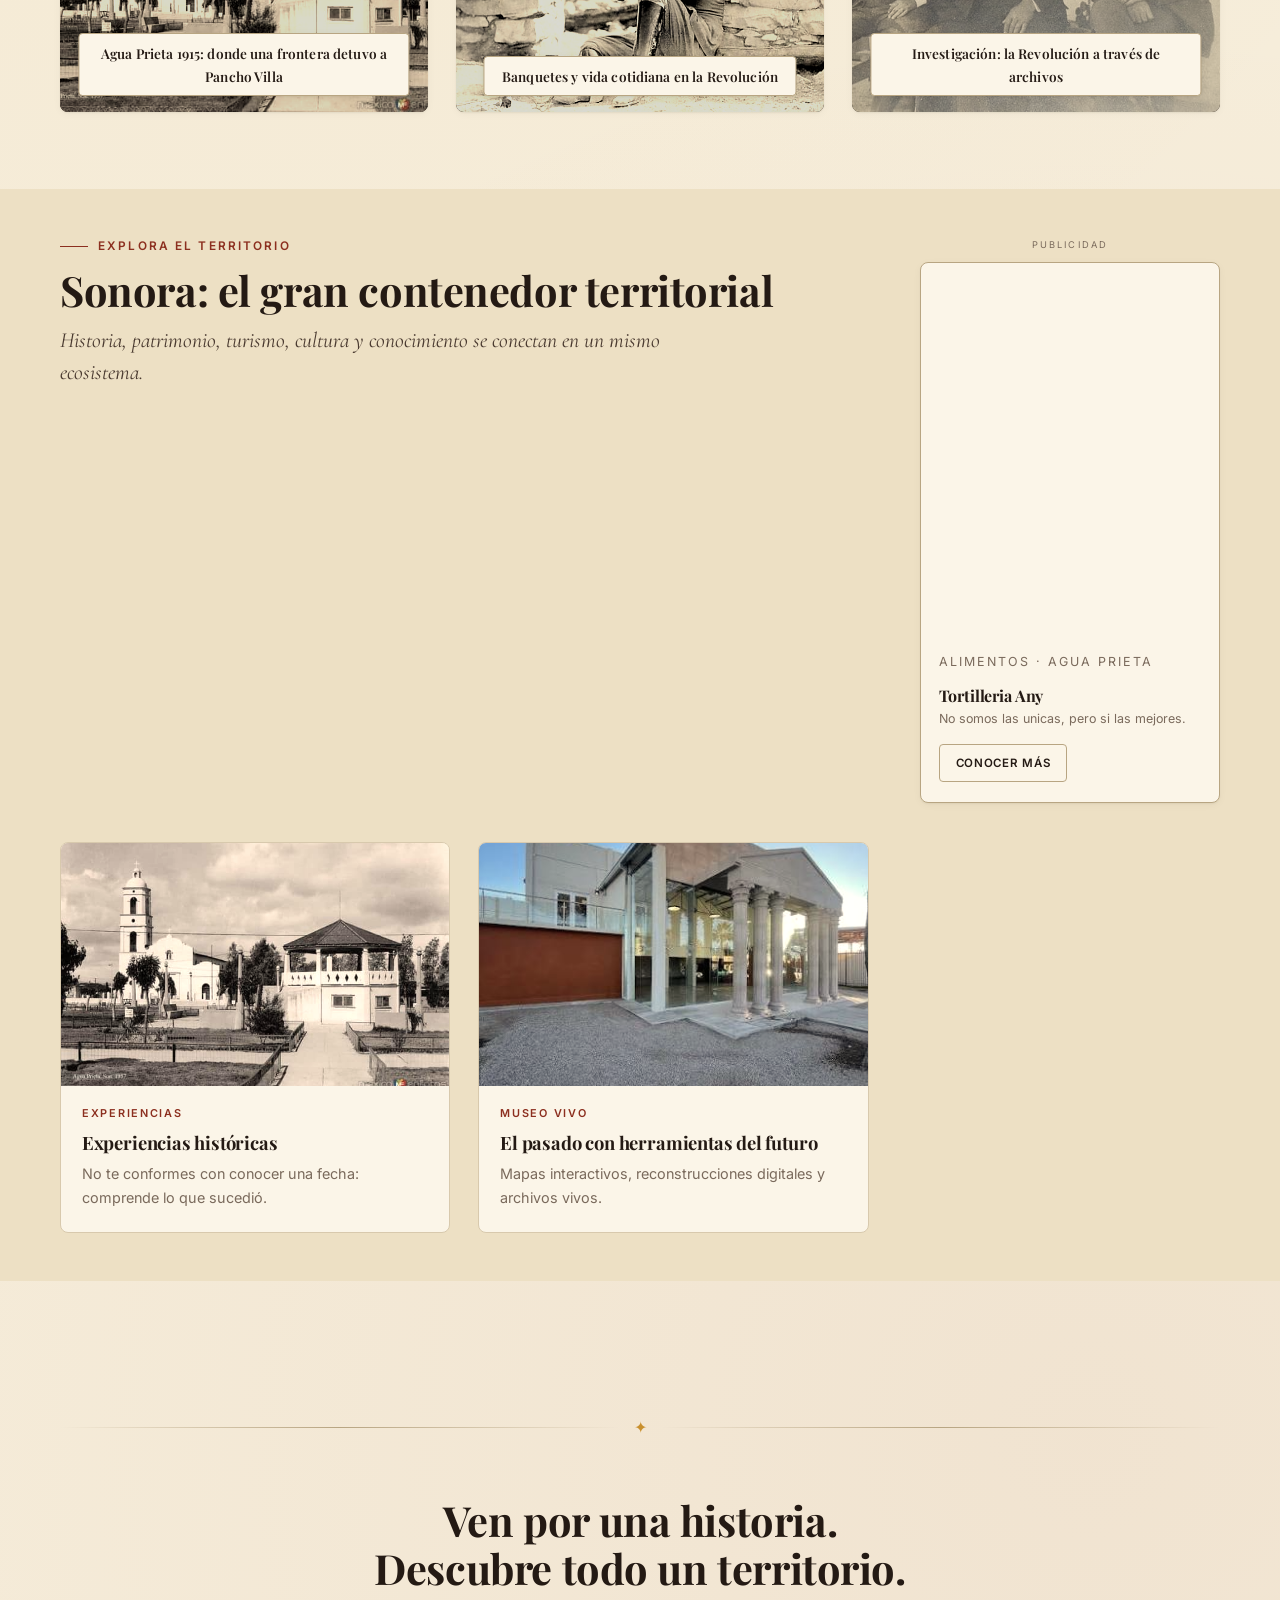
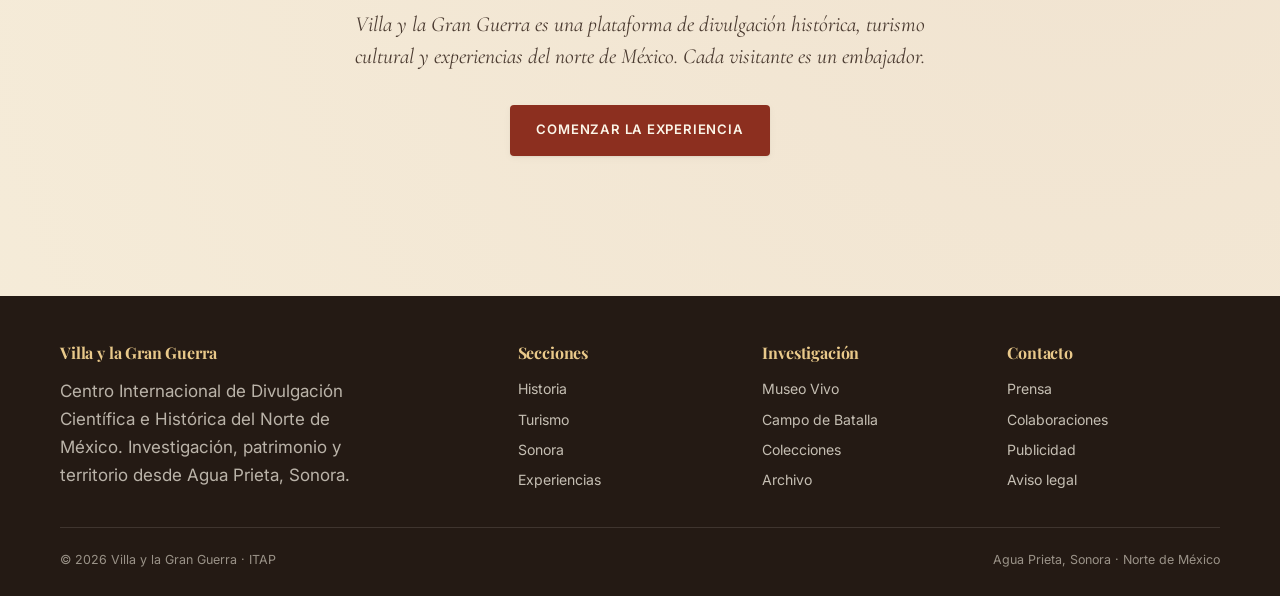
==== commit 291610c3: "Nuevas Integraciones" ====
--- a/index.html
+++ b/index.html
@@ -30,8 +30,8 @@
         <a href="experiencias.html">Experiencias</a>
         <a href="#">Museo Vivo</a>
         <a href="#">Campo de Batalla</a>
-        <a href="#">Colecciones</a>
-        <a href="#">Noticias</a>
+        <a href="colecciones.html">Colecciones</a>
+        <a href="noticias.html">Noticias</a>
         <a href="contacto.html">Contacto</a>
       </nav>
       <button class="menu-toggle" aria-expanded="false" aria-label="Abrir menú">
@@ -201,7 +201,7 @@
           <ul>
             <li><a href="#">Museo Vivo</a></li>
             <li><a href="#">Campo de Batalla</a></li>
-            <li><a href="#">Colecciones</a></li>
+            <li><a href="colecciones.html">Colecciones</a></li>
             <li><a href="#">Archivo</a></li>
           </ul>
         </div>
--- a/styles.css
+++ b/styles.css
@@ -262,7 +262,11 @@
 .hero__bg {
   position: absolute;
   inset: 0;
+<<<<<<< HEAD
+  background-image: url('IMG/clip_villa.gif'); /*Imagen de la seccion principal, la que sale al comienzo*/
+=======
   background-image: url('img/clip_villa.gif'); /*Imagen de la seccion principal, la que sale al comienzo*/
+>>>>>>> origin/correcciones
   background-size: cover;
   background-position: center;
   filter: sepia(.55) contrast(1.05) saturate(.85);
@@ -1203,6 +1207,135 @@
 .quick-link__body h3 { font-size: 1rem; margin-bottom: .15rem; }
 .quick-link__body p { font-size: .8rem; color: var(--c-ink-mute); margin: 0; }
 
+/* ---------- 25. COLECCIONES · criterios y fichas ---------- */
+.criteria {
+  display: grid;
+  grid-template-columns: repeat(3, 1fr);
+  gap: 1.2rem;
+  margin-top: 1.5rem;
+}
+.criteria__item {
+  padding: 1.4rem 1.3rem;
+  background: var(--c-paper);
+  border: 1px solid var(--c-border);
+  border-radius: var(--radius-md);
+}
+.criteria__item h3 {
+  font-size: 1.05rem;
+  margin: .7rem 0 .4rem;
+}
+.criteria__item p {
+  font-size: .85rem;
+  color: var(--c-ink-mute);
+  margin: 0;
+}
+
+/* Badges de condición */
+.badge {
+  display: inline-block;
+  padding: .25rem .65rem;
+  font-family: var(--f-body);
+  font-size: .62rem;
+  font-weight: 600;
+  letter-spacing: .12em;
+  text-transform: uppercase;
+  border-radius: 3px;
+  line-height: 1.4;
+}
+.badge--original {
+  background: #e8f0e5;
+  color: #2f5020;
+}
+.badge--repro {
+  background: #e8eef5;
+  color: #2f4f70;
+}
+.badge--interp {
+  background: #f5eede;
+  color: #7a5a1e;
+}
+.badge--pending {
+  background: var(--c-bg-alt);
+  color: var(--c-ink-mute);
+  border: 1px dashed var(--c-border-d);
+}
+
+/* Ficha de pieza: metadatos */
+.collection-meta {
+  display: grid;
+  grid-template-columns: auto 1fr;
+  gap: .2rem .8rem;
+  margin: .8rem 0 .7rem;
+  font-size: .74rem;
+  line-height: 1.5;
+}
+.collection-meta dt {
+  font-weight: 600;
+  color: var(--c-ink-mute);
+  letter-spacing: .04em;
+  text-transform: uppercase;
+  font-size: .66rem;
+  padding-top: .1rem;
+}
+.collection-meta dd {
+  color: var(--c-ink-soft);
+  margin: 0;
+}
+
+/* Placeholder de imagen vacía */
+.collection-item__media--empty {
+  display: flex;
+  flex-direction: column;
+  align-items: center;
+  justify-content: center;
+  gap: .5rem;
+  color: var(--c-ink-mute);
+  font-size: .78rem;
+  font-style: italic;
+  border: 1px dashed var(--c-border-d);
+}
+
+/* Bloque de fuentes */
+.sources {
+  max-width: 760px;
+}
+.sources h2 {
+  font-size: 1.5rem;
+  margin-bottom: .6rem;
+}
+.sources__note {
+  font-size: .85rem;
+  color: var(--c-ink-mute);
+  font-style: italic;
+  margin-bottom: 1.2rem;
+  padding-left: 1rem;
+  border-left: 2px solid var(--c-border-d);
+}
+.sources ol {
+  list-style: decimal;
+  padding-left: 1.4rem;
+  display: flex;
+  flex-direction: column;
+  gap: .6rem;
+  font-size: .88rem;
+  color: var(--c-ink-soft);
+}
+.sources ol a {
+  color: var(--c-primary);
+  text-decoration: underline;
+  text-underline-offset: 2px;
+}
+.sources ol a:hover { color: var(--c-primary-d); }
+
+/* Ajuste responsive */
+@media (max-width: 960px) {
+  .criteria { grid-template-columns: 1fr; }
+}
+@media (max-width: 720px) {
+  .collection-meta { font-size: .72rem; }
+}
+
+
 /* ---------- 24. RESPONSIVE ADICIONAL ---------- */
 @media (max-width: 1080px) {
   .listing { grid-template-columns: repeat(2, 1fr); }
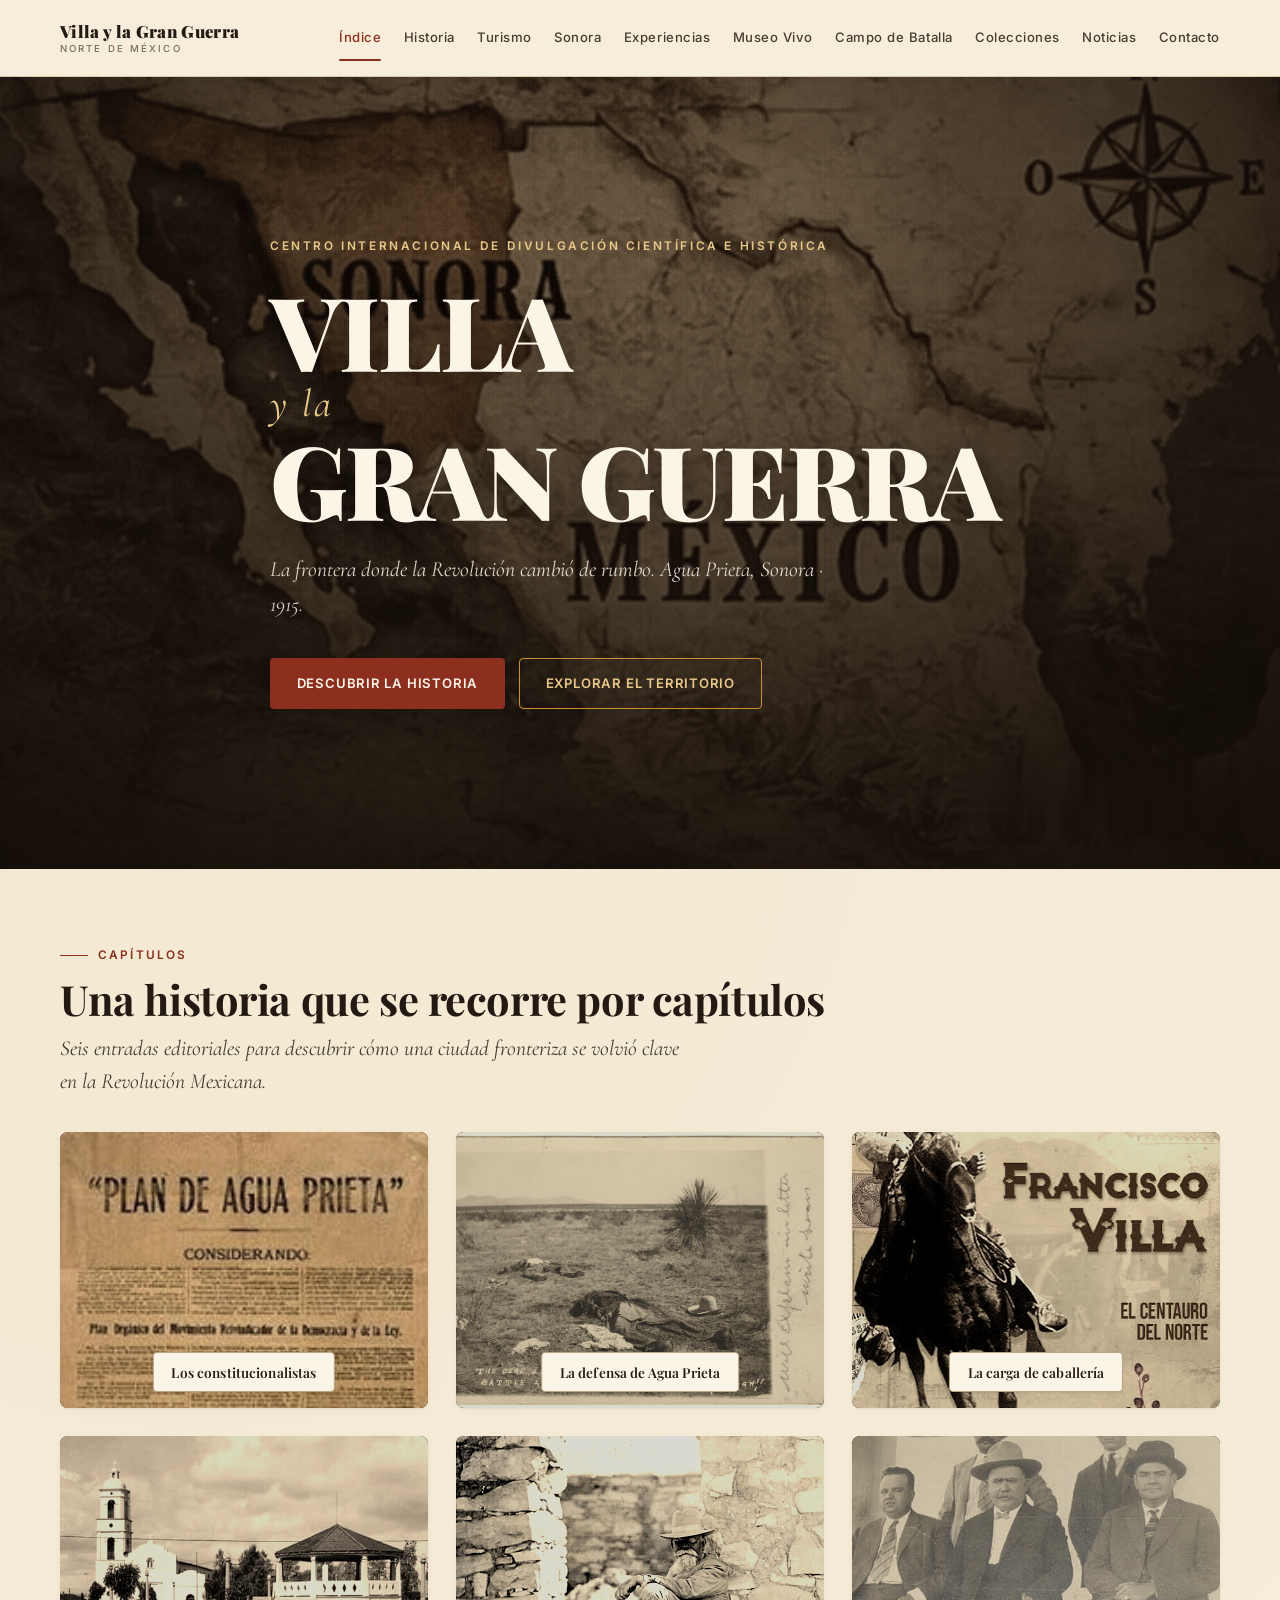
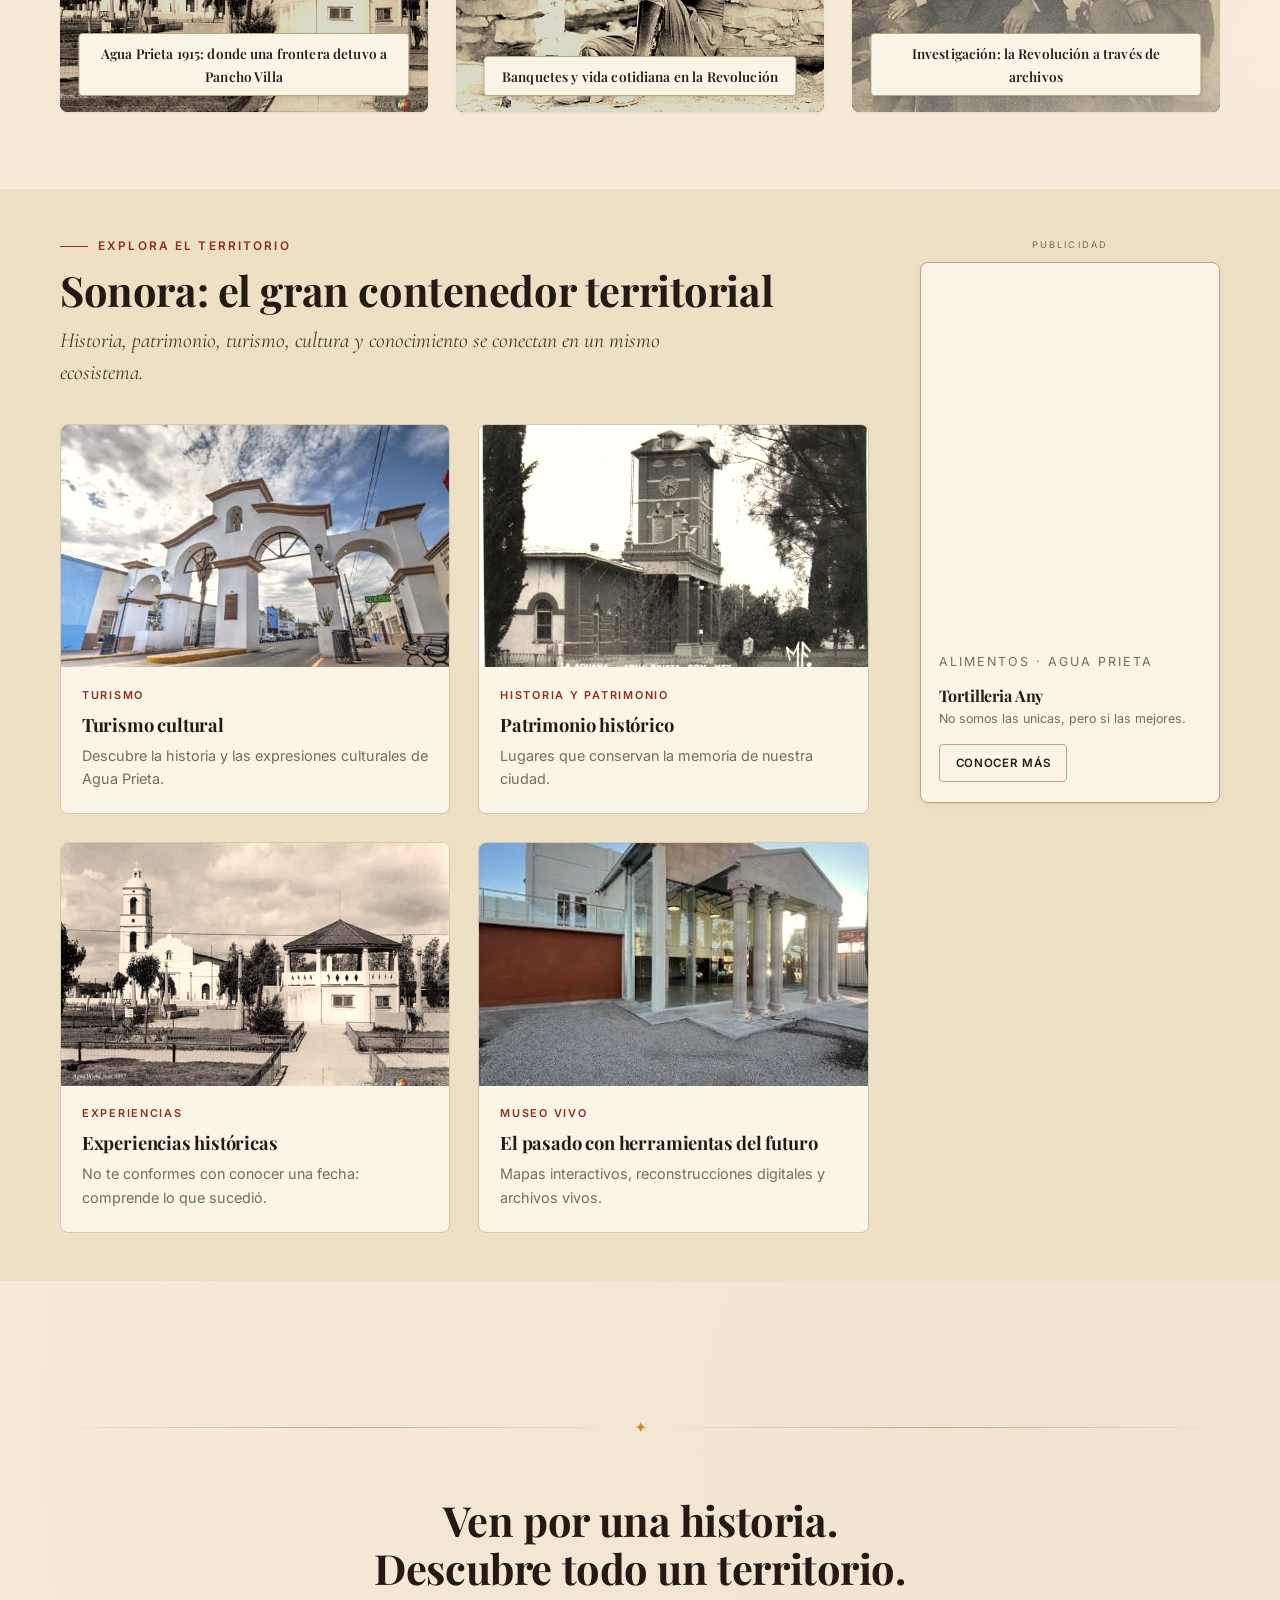
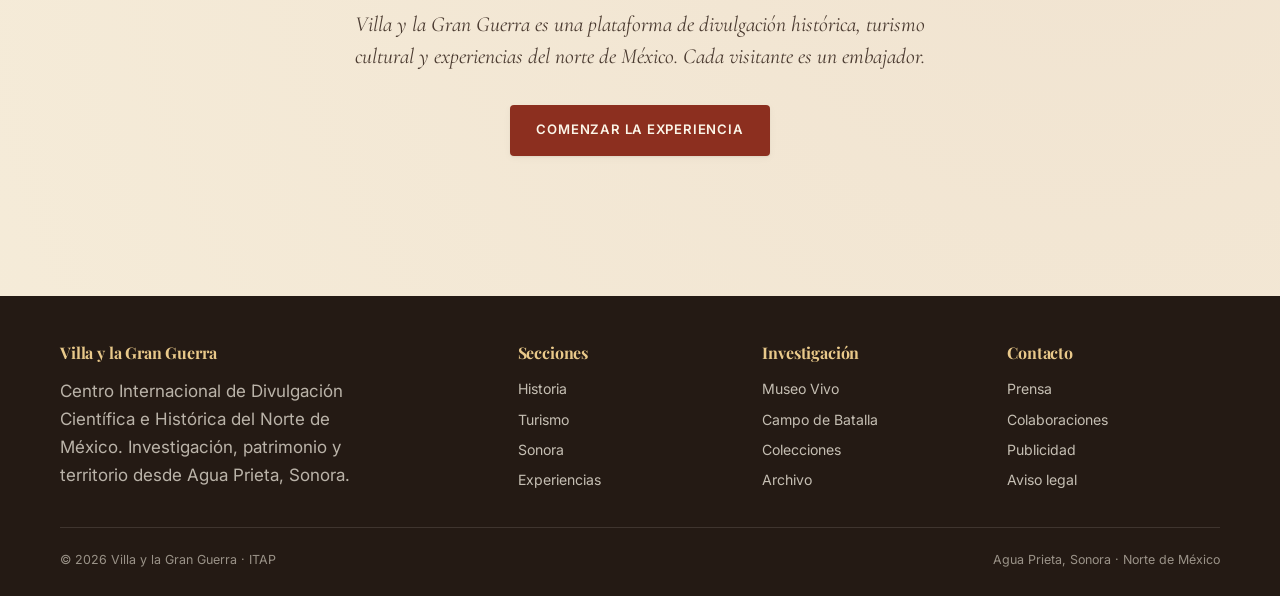
==== commit 10e80833: "Agregadas paginas Museo Vivo y Campo de Batalla" ====
--- a/index.html
+++ b/index.html
@@ -28,8 +28,8 @@
         <a href="turismo.html">Turismo</a>
         <a href="sonora.html">Sonora</a>
         <a href="experiencias.html">Experiencias</a>
-        <a href="#">Museo Vivo</a>
-        <a href="#">Campo de Batalla</a>
+        <a href="museo-vivo.html">Museo Vivo</a>
+        <a href="campo-batalla.html">Campo de Batalla</a>
         <a href="colecciones.html">Colecciones</a>
         <a href="noticias.html">Noticias</a>
         <a href="contacto.html">Contacto</a>
--- a/styles.css
+++ b/styles.css
@@ -262,11 +262,7 @@
 .hero__bg {
   position: absolute;
   inset: 0;
-<<<<<<< HEAD
   background-image: url('IMG/clip_villa.gif'); /*Imagen de la seccion principal, la que sale al comienzo*/
-=======
-  background-image: url('img/clip_villa.gif'); /*Imagen de la seccion principal, la que sale al comienzo*/
->>>>>>> origin/correcciones
   background-size: cover;
   background-position: center;
   filter: sepia(.55) contrast(1.05) saturate(.85);
@@ -525,7 +521,7 @@
 }
 .article-hero__bg {
   position: absolute; inset: 0;
-  background-image: url('https://picsum.photos/seed/batalla1915/1600/900');
+  background-image: url('IMG/villa_batalla.gif');
   background-size: cover;
   background-position: center;
   filter: sepia(.6) contrast(1.05) brightness(.7);
@@ -1353,4 +1349,378 @@
   .museum-viewer { aspect-ratio: 4 / 3; }
   .battle-map { aspect-ratio: 4 / 3; }
   .battle-map__legend { font-size: .72rem; padding: .7rem .9rem; max-width: 180px; }
-}+}
+
+
+/* ---------- 25. COLECCIONES · fichas y fuentes ---------- */
+.collection-meta {
+  display: grid;
+  grid-template-columns: auto 1fr;
+  gap: .2rem .8rem;
+  margin: .8rem 0 .7rem;
+  font-size: .74rem;
+  line-height: 1.5;
+}
+.collection-meta dt {
+  font-weight: 600;
+  color: var(--c-ink-mute);
+  letter-spacing: .04em;
+  text-transform: uppercase;
+  font-size: .66rem;
+  padding-top: .1rem;
+}
+.collection-meta dd { color: var(--c-ink-soft); margin: 0; }
+
+.badge {
+  display: inline-block;
+  padding: .25rem .65rem;
+  font-family: var(--f-body);
+  font-size: .62rem;
+  font-weight: 600;
+  letter-spacing: .12em;
+  text-transform: uppercase;
+  border-radius: 3px;
+  line-height: 1.4;
+}
+.badge--original { background: #e8f0e5; color: #2f5020; }
+.badge--repro { background: #e8eef5; color: #2f4f70; }
+.badge--interp { background: #f5eede; color: #7a5a1e; }
+.badge--pending { background: var(--c-bg-alt); color: var(--c-ink-mute); border: 1px dashed var(--c-border-d); }
+
+.collection-item__media--empty {
+  display: flex;
+  flex-direction: column;
+  align-items: center;
+  justify-content: center;
+  gap: .5rem;
+  color: var(--c-ink-mute);
+  font-size: .78rem;
+  font-style: italic;
+  border: 1px dashed var(--c-border-d);
+  width: 100%;
+  height: 100%;
+  min-height: 160px;
+}
+
+.sources { max-width: 760px; }
+.sources h2 { font-size: 1.5rem; margin-bottom: .6rem; }
+.sources__note {
+  font-size: .85rem;
+  color: var(--c-ink-mute);
+  font-style: italic;
+  margin-bottom: 1.2rem;
+  padding-left: 1rem;
+  border-left: 2px solid var(--c-border-d);
+}
+.sources ol {
+  list-style: decimal;
+  padding-left: 1.4rem;
+  display: flex;
+  flex-direction: column;
+  gap: .6rem;
+  font-size: .88rem;
+  color: var(--c-ink-soft);
+}
+.sources ol a { color: var(--c-primary); text-decoration: underline; text-underline-offset: 2px; }
+.sources ol a:hover { color: var(--c-primary-d); }
+
+/* ---------- 26. NOTICIAS · tonos por categoría + patrocinado + paginación ---------- */
+.card--cat-editorial { border-top: 4px solid var(--c-terracotta); }
+.card--cat-negocios   { border-top: 4px solid var(--c-accent); }
+.card--cat-experiencias { border-top: 4px solid #5a8a3f; }
+.card--cat-historico  { border-top: 4px solid #6a9bc4; }
+.card--cat-sectur     { border-top: 4px solid var(--c-ink-mute); }
+
+.card { position: relative; }
+
+.badge-patrocinado {
+  position: absolute;
+  top: .6rem;
+  right: .6rem;
+  z-index: 3;
+  padding: .22rem .6rem;
+  background: rgba(36,26,20,.88);
+  color: var(--c-accent-l);
+  font-size: .58rem;
+  font-weight: 600;
+  letter-spacing: .14em;
+  text-transform: uppercase;
+  border-radius: 3px;
+  border: 1px solid rgba(201,144,46,.4);
+  pointer-events: none;
+}
+
+.pagination {
+  display: flex;
+  flex-wrap: wrap;
+  justify-content: center;
+  align-items: center;
+  gap: .35rem;
+  margin-top: 2.5rem;
+  padding-top: 1.5rem;
+  border-top: 1px solid var(--c-border);
+}
+.pagination__btn {
+  padding: .5rem .85rem;
+  font-size: .8rem;
+  font-weight: 500;
+  background: var(--c-paper);
+  border: 1px solid var(--c-border-d);
+  border-radius: var(--radius-sm);
+  color: var(--c-ink-soft);
+  cursor: pointer;
+  transition: all var(--t-fast);
+  font-family: var(--f-body);
+}
+.pagination__btn:hover:not(:disabled) { border-color: var(--c-primary); color: var(--c-primary); }
+.pagination__btn.is-active { background: var(--c-primary); border-color: var(--c-primary); color: var(--c-paper); }
+.pagination__btn:disabled { opacity: .4; cursor: not-allowed; }
+
+/* Hero de noticias con identidad propia */
+.article-hero--noticias .article-hero__bg {
+  background-image: radial-gradient(circle at 70% 30%, rgba(201,144,46,.25) 0%, transparent 50%),
+                    linear-gradient(160deg, #2a1a0f 0%, #1a0f08 100%);
+  filter: none;
+}
+
+@media (max-width: 960px) {
+  .collection-meta { font-size: .72rem; }
+}
+
+/* =================================================
+   25. CAMPO DE BATALLA
+   Estilos adicionales de la sección histórica
+   ================================================= */
+
+/* Imagen principal de portada */
+.campo-hero .article-hero__bg {
+  background-image:
+    linear-gradient(
+      rgba(26, 15, 8, .35),
+      rgba(26, 15, 8, .65)
+    ),
+    url("IMG/batalla-portada.jpg");
+
+  background-size: cover;
+  background-position: center;
+}
+
+/* Mapa histórico */
+.campo-mapa {
+  box-shadow: var(--sh-lg);
+  background: #2a1a10;
+}
+
+.campo-mapa .battle-map__layer {
+  background-image: url("IMG/batalla-mapa.jpg");
+  background-size: cover;
+  background-position: center;
+}
+
+/* Nota debajo del mapa */
+.campo-nota {
+  font-size: .85rem;
+  font-style: italic;
+  color: var(--c-ink-mute);
+  margin-top: 1rem;
+  text-align: center;
+}
+
+/* Separación de botones en tarjetas */
+.campo-hero .article-meta {
+  margin-top: 2rem;
+}
+
+/* Ajustes para celulares */
+@media (max-width: 720px) {
+
+  .campo-hero .article-hero__content {
+    padding-block: 4rem;
+  }
+
+  .campo-mapa {
+    aspect-ratio: 4 / 3;
+  }
+
+  .campo-mapa .battle-map__legend {
+    left: .6rem;
+    bottom: .6rem;
+  }
+
+  .campo-nota {
+    font-size: .75rem;
+  }
+}
+
+
+/* =====================================================
+   26. MUSEO VIVO
+   ===================================================== */
+
+/* Portada */
+.museo-hero .article-hero__bg {
+  background-image:
+    linear-gradient(
+      rgba(26,15,8,.35),
+      rgba(26,15,8,.75)
+    ),
+    url("IMG/museo-portada.jpg");
+
+  background-size: cover;
+  background-position: center;
+}
+
+/* Fondo de la galería */
+.museo-seccion-oscura {
+  background: #241a14;
+}
+
+.museo-seccion-oscura .section-head h2 {
+  color: var(--c-paper);
+}
+
+.museo-seccion-oscura .section-head .lead {
+  color: var(--c-accent-l);
+}
+
+.museo-seccion-oscura .eyebrow {
+  color: var(--c-accent-l);
+}
+
+.museo-seccion-oscura .eyebrow::before {
+  background: var(--c-accent-l);
+}
+
+/* Distribución de la galería */
+.museo-galeria {
+  display: grid;
+  grid-template-columns: minmax(0, 1fr) 260px;
+  gap: 1.5rem;
+  align-items: start;
+}
+
+/* Visor principal */
+.museo-visor {
+  position: relative;
+  min-height: 450px;
+  background: #100b08;
+  border: 1px solid var(--c-border-d);
+  border-radius: var(--radius-lg);
+  overflow: hidden;
+}
+
+.museo-visor > img {
+  width: 100%;
+  height: 520px;
+  object-fit: contain;
+  background: #100b08;
+  filter: sepia(.2);
+}
+
+/* Información sobre la imagen */
+.museo-visor-info {
+  position: relative;
+  padding: 1.5rem;
+  background: #17100c;
+  border-top: 2px solid var(--c-accent);
+}
+
+.museo-visor-info span {
+  display: block;
+  font-size: .7rem;
+  letter-spacing: .15em;
+  text-transform: uppercase;
+  color: var(--c-accent-l);
+  margin-bottom: .5rem;
+}
+
+.museo-visor-info h3 {
+  color: var(--c-paper);
+  margin-bottom: .5rem;
+}
+
+.museo-visor-info p {
+  color: rgba(251,245,232,.8);
+  font-size: .9rem;
+  margin: 0;
+}
+
+/* Selector de fotografías */
+.museo-selector {
+  display: flex;
+  flex-direction: column;
+  gap: .8rem;
+}
+
+.museo-miniatura {
+  display: flex;
+  align-items: center;
+  gap: .8rem;
+  width: 100%;
+  padding: .6rem;
+  text-align: left;
+  background: #36271d;
+  border: 1px solid #68513d;
+  border-radius: var(--radius-md);
+  color: var(--c-paper);
+  cursor: pointer;
+  transition: all var(--t-base);
+}
+
+.museo-miniatura:hover {
+  background: #493427;
+  transform: translateX(-3px);
+}
+
+.museo-miniatura.is-active {
+  border-color: var(--c-accent);
+  background: #543625;
+}
+
+.museo-miniatura img {
+  width: 75px;
+  height: 65px;
+  object-fit: cover;
+  border-radius: var(--radius-sm);
+  filter: sepia(.3);
+  flex-shrink: 0;
+}
+
+.museo-miniatura span {
+  font-size: .85rem;
+  font-weight: 600;
+}
+
+/* Nota de fotografías */
+.museo-nota {
+  margin-top: 1.5rem;
+  color: rgba(251,245,232,.65);
+  font-size: .8rem;
+  font-style: italic;
+}
+
+/* Responsive */
+@media (max-width: 900px) {
+  .museo-galeria {
+    grid-template-columns: 1fr;
+  }
+
+  .museo-selector {
+    display: grid;
+    grid-template-columns: repeat(2, 1fr);
+  }
+}
+
+@media (max-width: 720px) {
+  .museo-visor > img {
+    height: 300px;
+  }
+
+  .museo-selector {
+    grid-template-columns: 1fr;
+  }
+
+  .museo-visor-info {
+    padding: 1rem;
+  }
+}
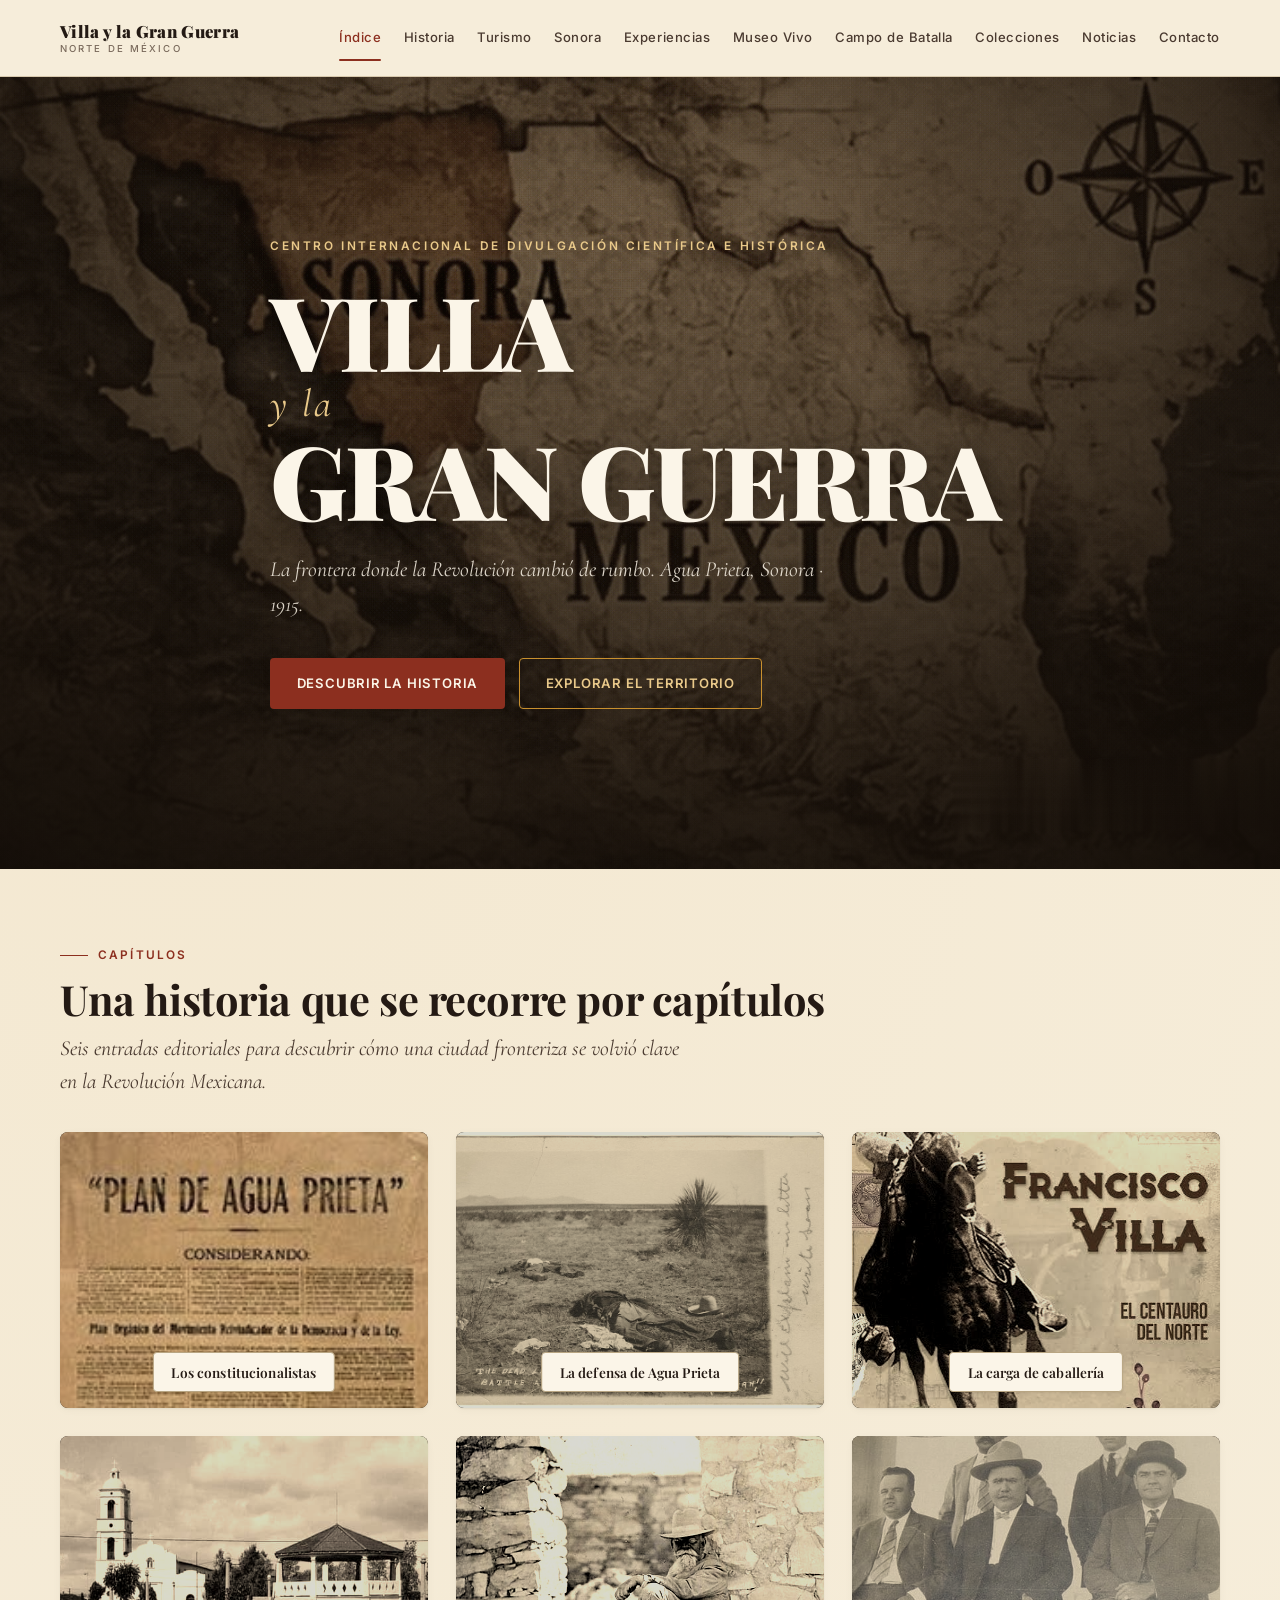
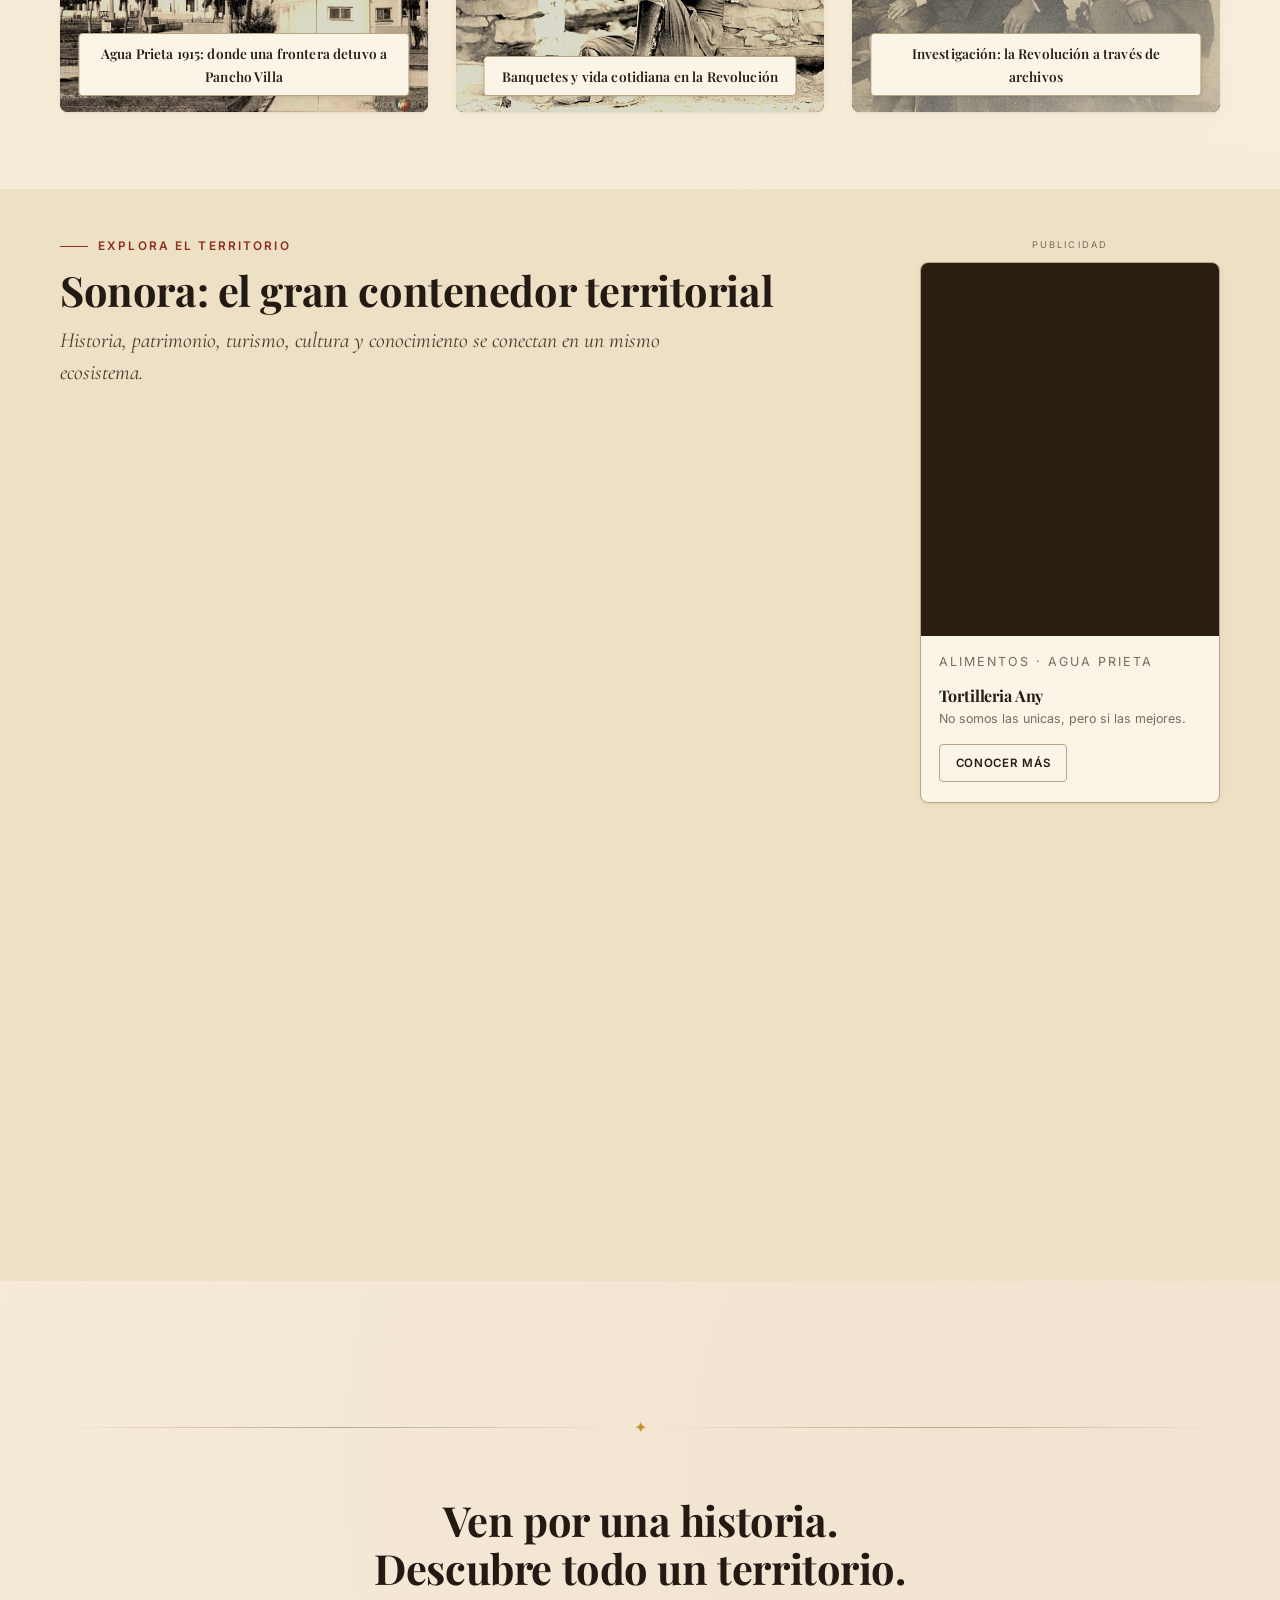
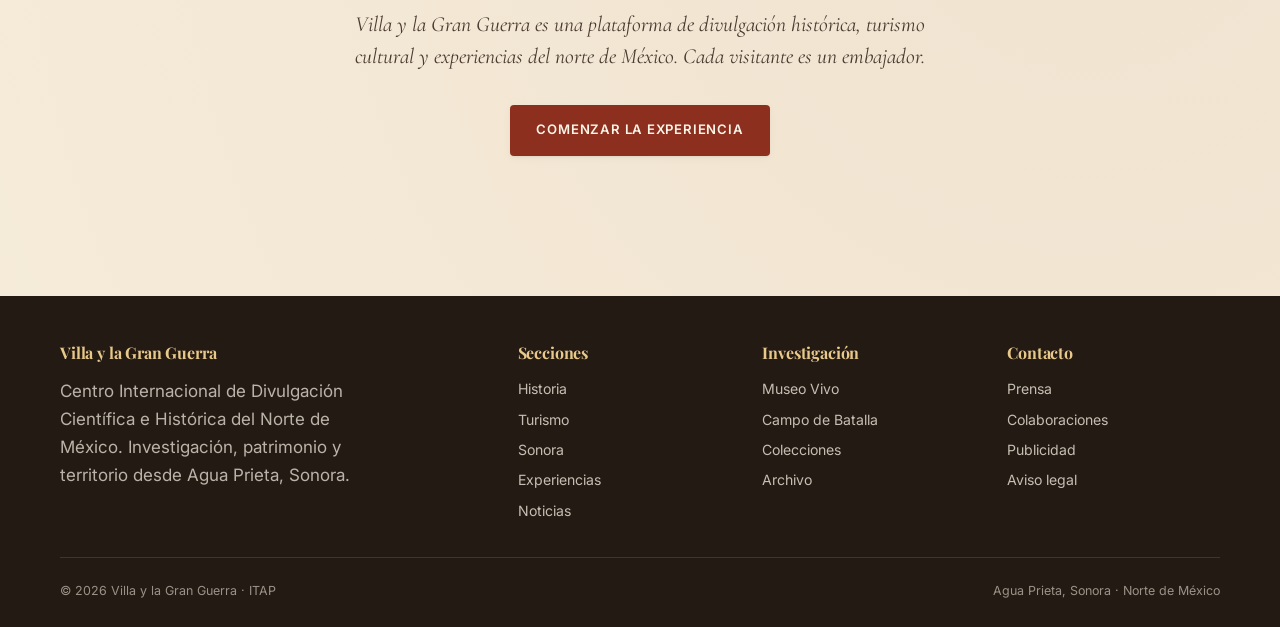
==== commit 60652027: "Cambio de imagenes de inicio de apartados, imagenes de anuncios" ====
--- a/index.html
+++ b/index.html
@@ -135,7 +135,7 @@
                 <p class="card__text">No te conformes con conocer una fecha: comprende lo que sucedió.</p>
               </div>
             </a>
-            <a href="#" class="card reveal">
+            <a href="museo-vivo.html" class="card reveal">
               <div class="card__media"><img src="IMG/museo_vivo.jpg" alt="Museo vivo" loading="lazy" /></div>
               <div class="card__body">
                 <p class="card__kicker">Museo Vivo</p>
@@ -149,8 +149,8 @@
         <!-- SIDEBAR PUBLICIDAD STICKY (desktop) -->
         <aside class="sidebar-ad" aria-label="Publicidad">
           <span class="ad-label">Publicidad</span>
-          <a href="#" class="ad-card" data-ad="cordental">
-            <div class="ad-card__media" role="img" aria-label="CORDENTAL, turismo médico en Agua Prieta"></div>
+          <a href="#" class="ad-card" data-ad="tortilleria-any">
+            <div class="ad-card__media ad-card__media--any" role="img" aria-label="Tortillería Any, alimentos en Agua Prieta"></div>
             <div class="ad-card__body">
               <p class="ad-card__sponsor">Alimentos · Agua Prieta</p>
               <h4>Tortilleria Any</h4>
@@ -194,13 +194,14 @@
             <li><a href="turismo.html">Turismo</a></li>
             <li><a href="sonora.html">Sonora</a></li>
             <li><a href="experiencias.html">Experiencias</a></li>
+            <li><a href="noticias.html">Noticias</a></li>
           </ul>
         </div>
         <div>
           <h4>Investigación</h4>
           <ul>
-            <li><a href="#">Museo Vivo</a></li>
-            <li><a href="#">Campo de Batalla</a></li>
+            <li><a href="museo-vivo.html">Museo Vivo</a></li>
+            <li><a href="campo-batalla.html">Campo de Batalla</a></li>
             <li><a href="colecciones.html">Colecciones</a></li>
             <li><a href="#">Archivo</a></li>
           </ul>
--- a/styles.css
+++ b/styles.css
@@ -476,10 +476,21 @@
 }
 .ad-card__media {
   aspect-ratio: 4 / 5;
-  background-image: url('img/Any1.jpg');
+  background-color: #2a1a0f;
   background-size: cover;
   background-position: center;
   filter: sepia(.3) saturate(1.1);
+}
+/* Imagen propia de cada anunciante */
+.ad-card__media--cordental { background-image: url('img/cordental.jpeg'); }
+.ad-card__media--any { background-image: url('img/Any1.jpg'); }
+.ad-card__media--hotel-plaza { background-image: url('img/hotelplaza.jpeg'); }
+.ad-card__media--hotel {
+  background-image: url('img/hotelfrontera.jpg');}
+.ad-card__media--lems {
+  background-image: url('img/Lems\ Dental.jpg');}
+.ad-card__media--libre {
+  background-image: radial-gradient(circle at 70% 30%, rgba(201,144,46,.35) 0%, transparent 55%), linear-gradient(160deg, #2a1a0f 0%, #1a0f08 100%);
 }
 .ad-card__body { padding: 1rem 1.1rem 1.2rem; }
 .ad-card__body h4 {
@@ -521,10 +532,14 @@
 }
 .article-hero__bg {
   position: absolute; inset: 0;
-  background-image: url('IMG/villa_batalla.gif');
+  background-image: url('IMG/fotografia.png');
   background-size: cover;
   background-position: center;
   filter: sepia(.6) contrast(1.05) brightness(.7);
+}
+/* GIF compartido por Historia y Colecciones */
+.article-hero__bg--historia {
+  background-image: url('img/villa_batalla.gif');
 }
 .article-hero__bg::after {
   content: '';
@@ -697,7 +712,7 @@
 }
 .turismo-hero__bg {
   position: absolute; inset: 0;
-  background-image: url('https://picsum.photos/seed/aguaprieta-turismo/1600/800');
+  background-image: url('IMG/arcos_viejos.png');
   background-size: cover;
   background-position: center;
   filter: sepia(.4) contrast(1.05) brightness(.75);
@@ -1723,4 +1738,4 @@
   .museo-visor-info {
     padding: 1rem;
   }
-}
+}
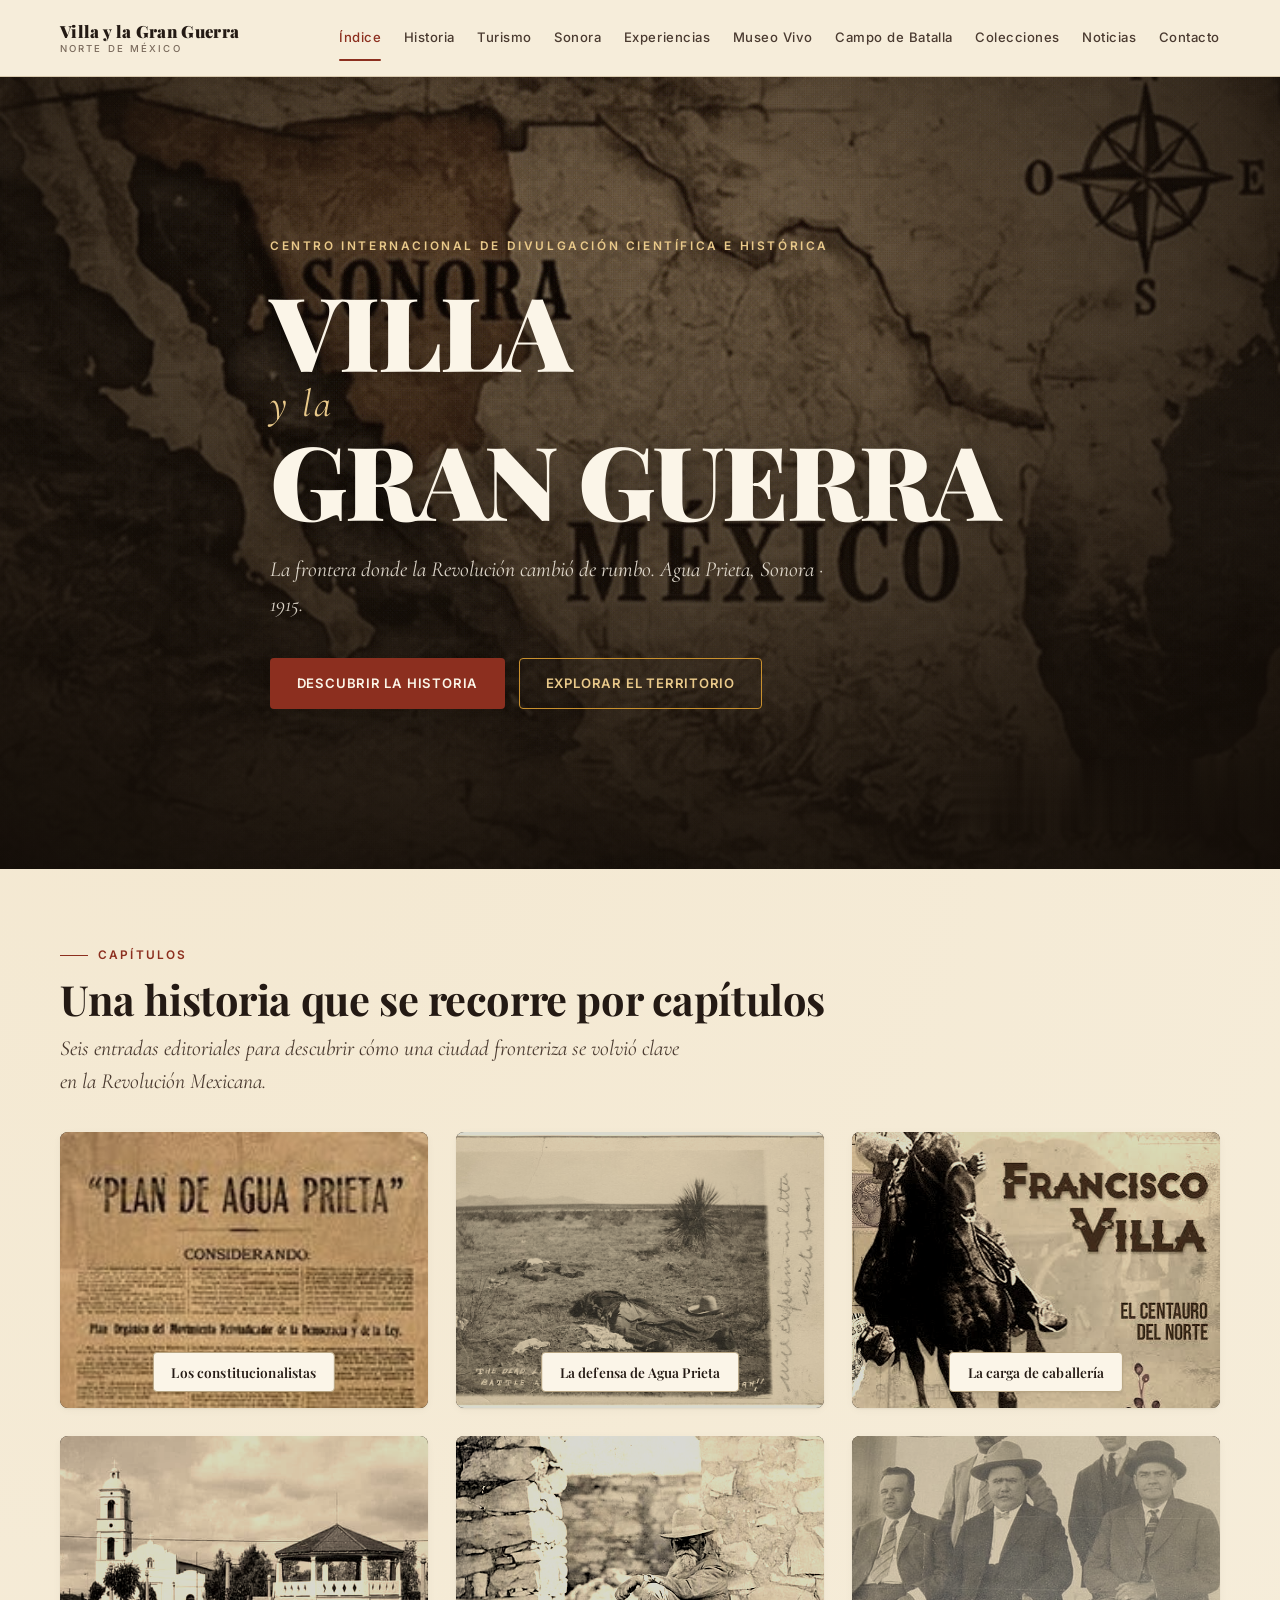
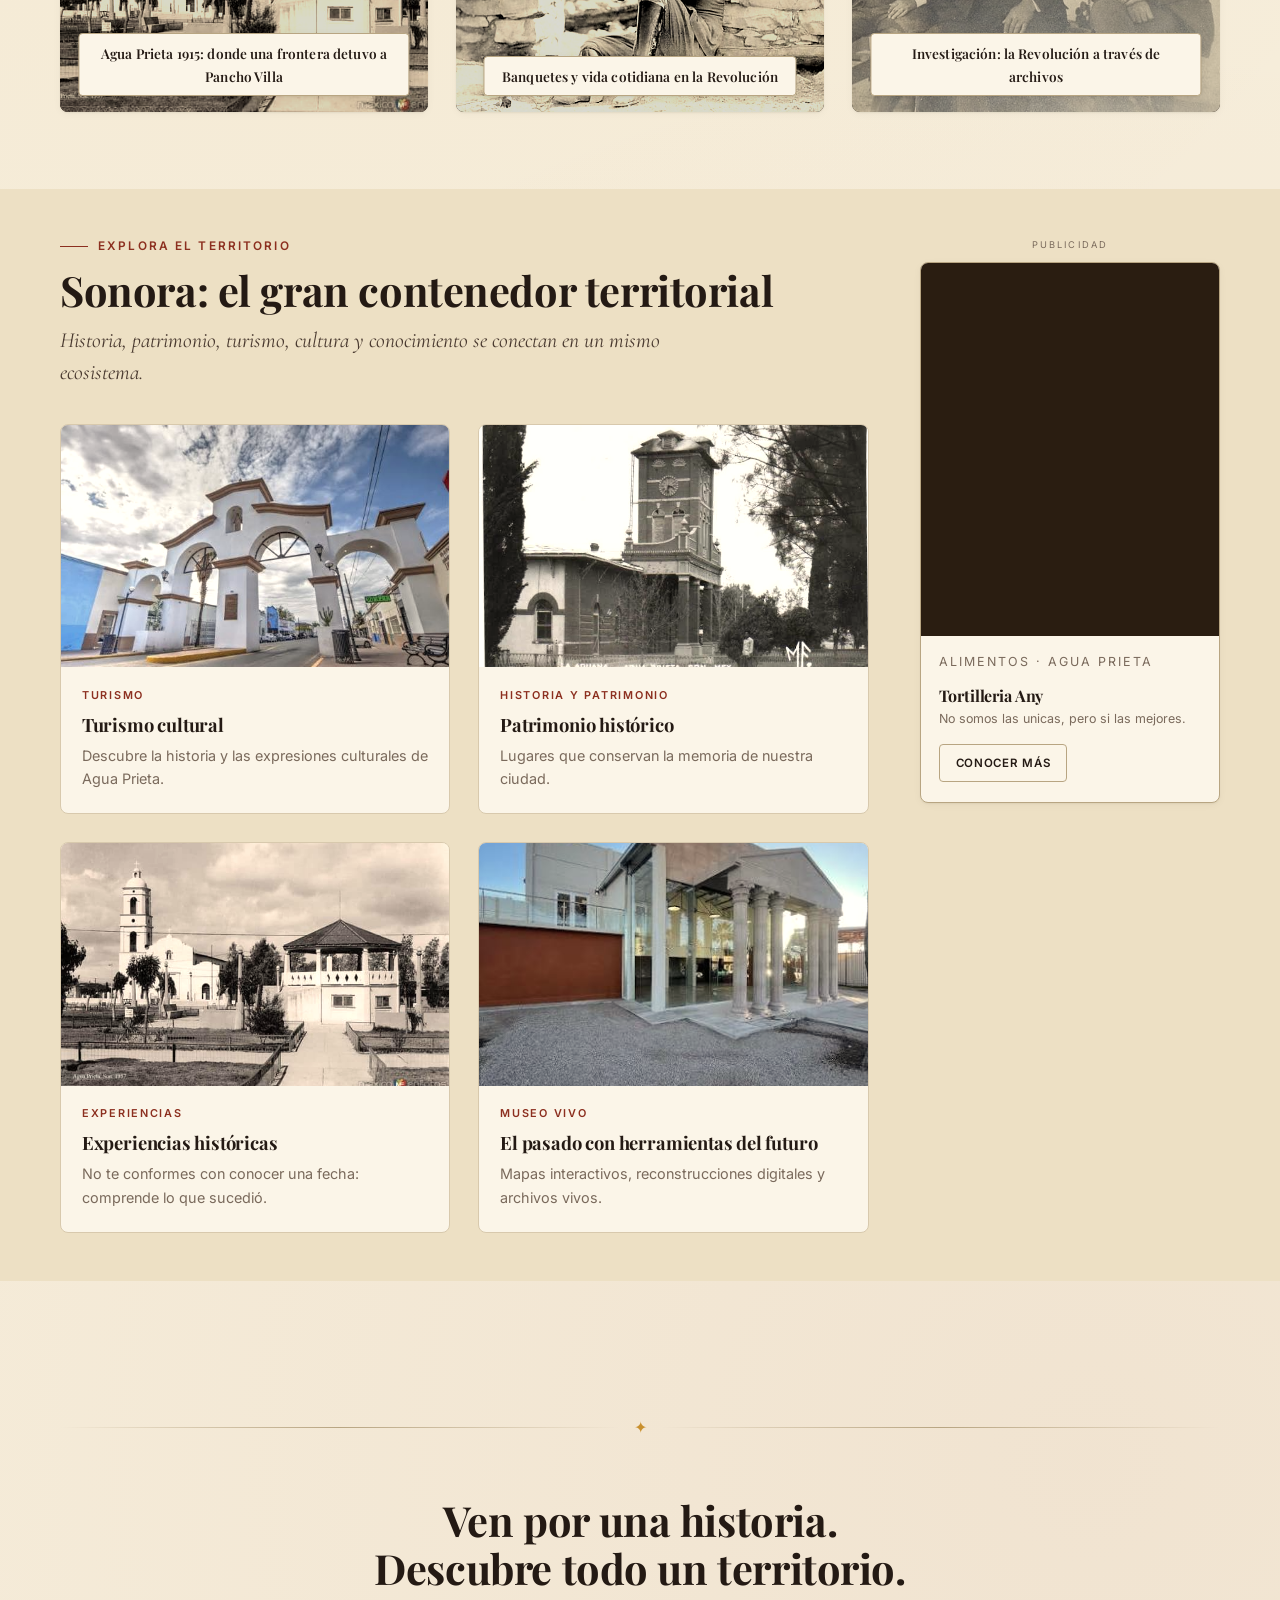
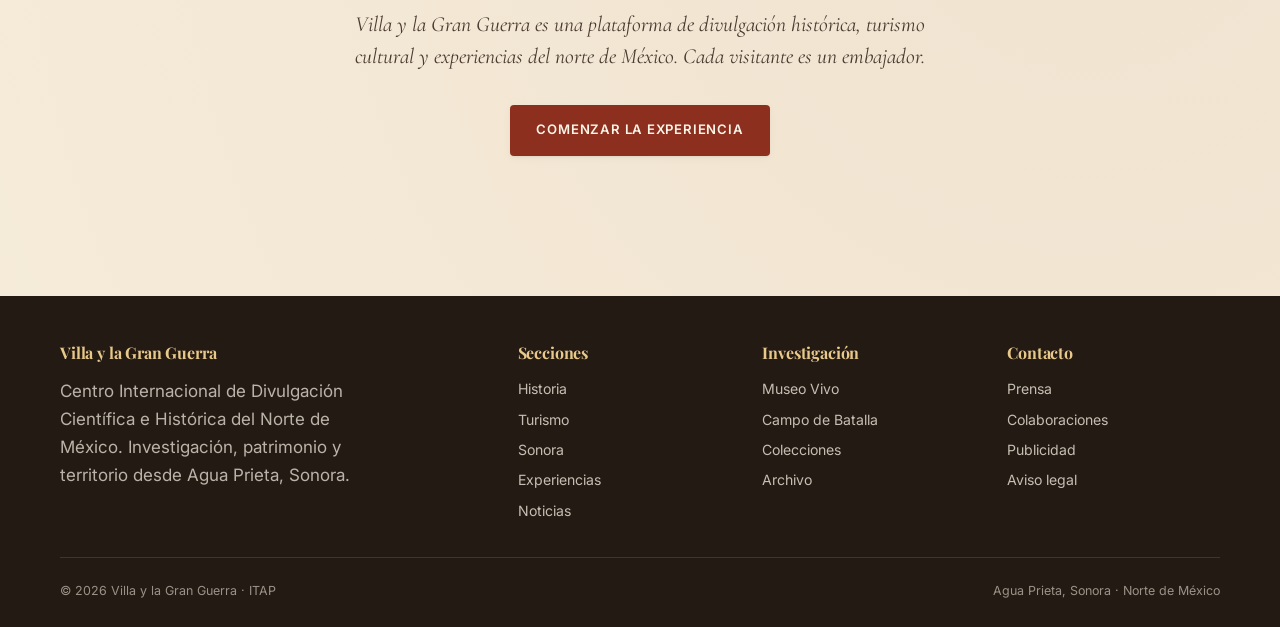
==== commit bc5fe849: "Agreg;ue los enlaces de la publicidad" ====
--- a/index.html
+++ b/index.html
@@ -149,7 +149,7 @@
         <!-- SIDEBAR PUBLICIDAD STICKY (desktop) -->
         <aside class="sidebar-ad" aria-label="Publicidad">
           <span class="ad-label">Publicidad</span>
-          <a href="#" class="ad-card" data-ad="tortilleria-any">
+          <a href="https://www.instagram.com/tortillas_any/" class="ad-card" data-ad="tortilleria-any">
             <div class="ad-card__media ad-card__media--any" role="img" aria-label="Tortillería Any, alimentos en Agua Prieta"></div>
             <div class="ad-card__body">
               <p class="ad-card__sponsor">Alimentos · Agua Prieta</p>
